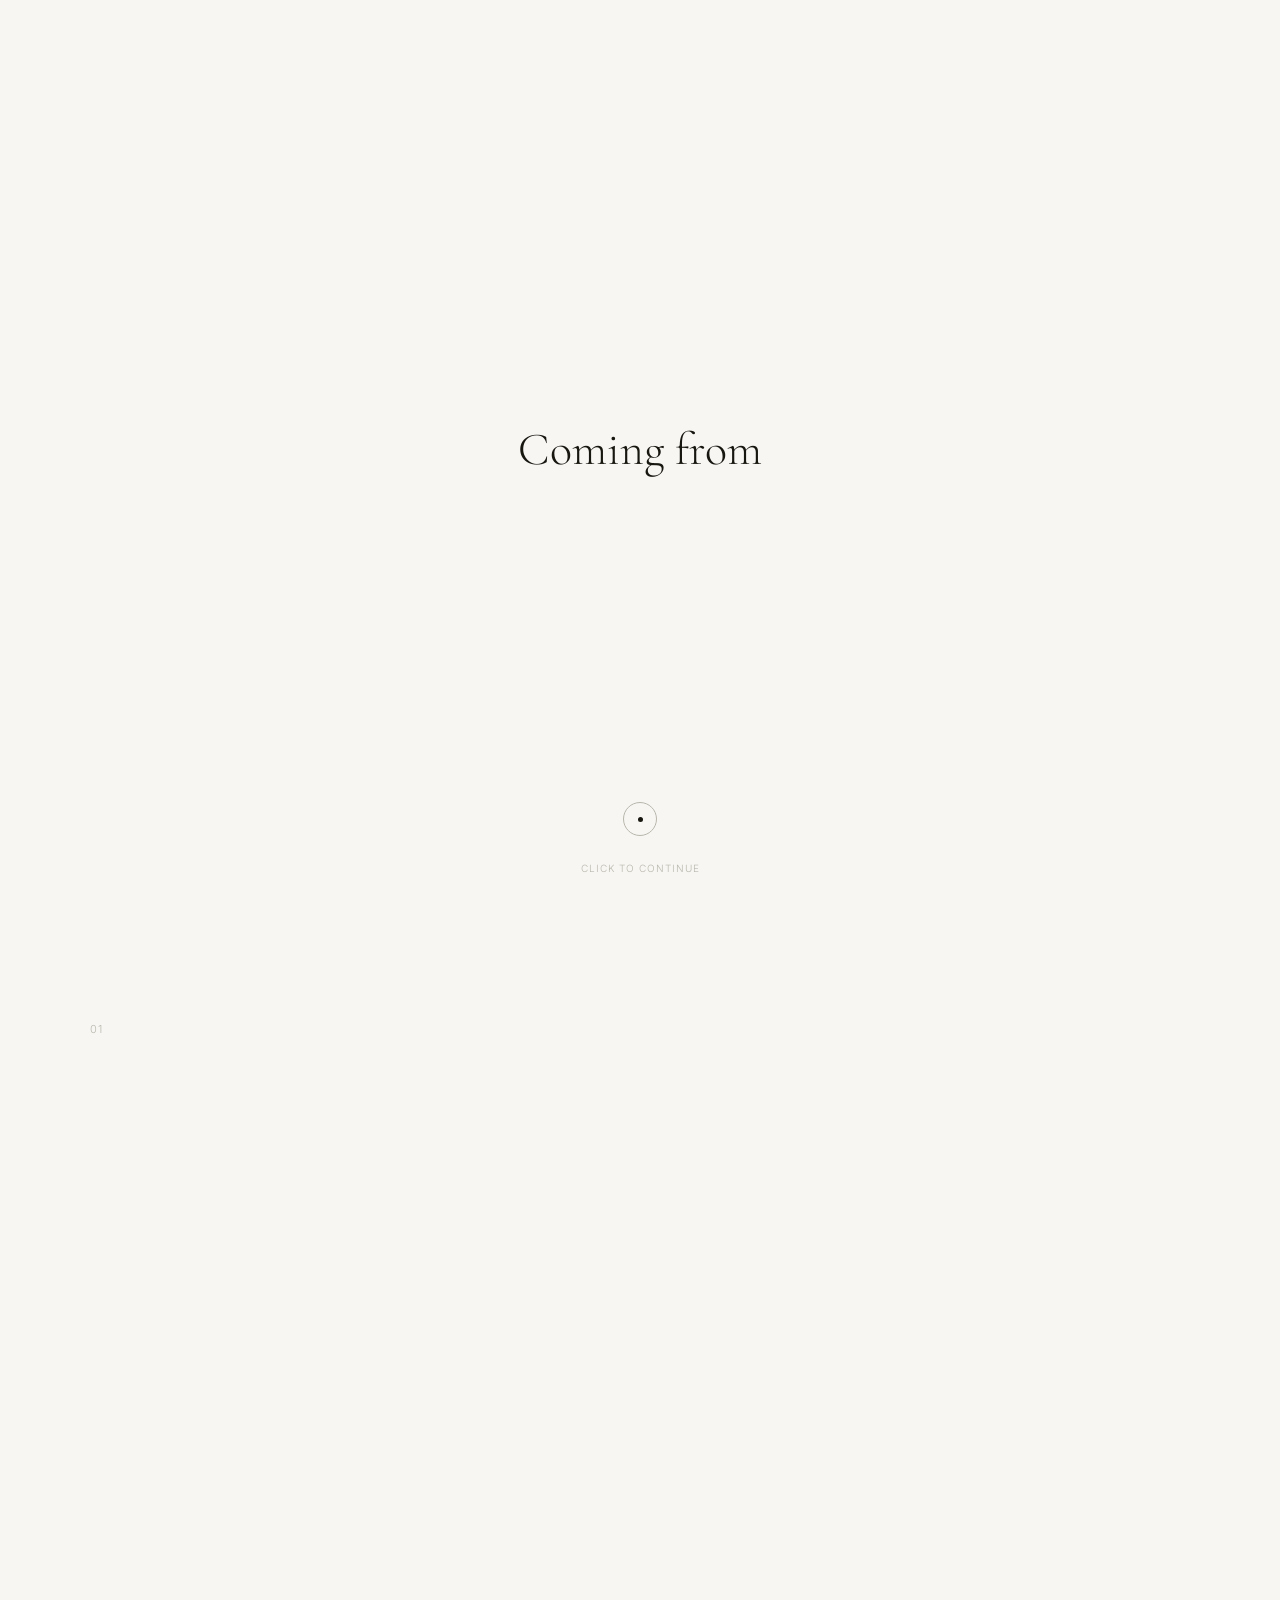
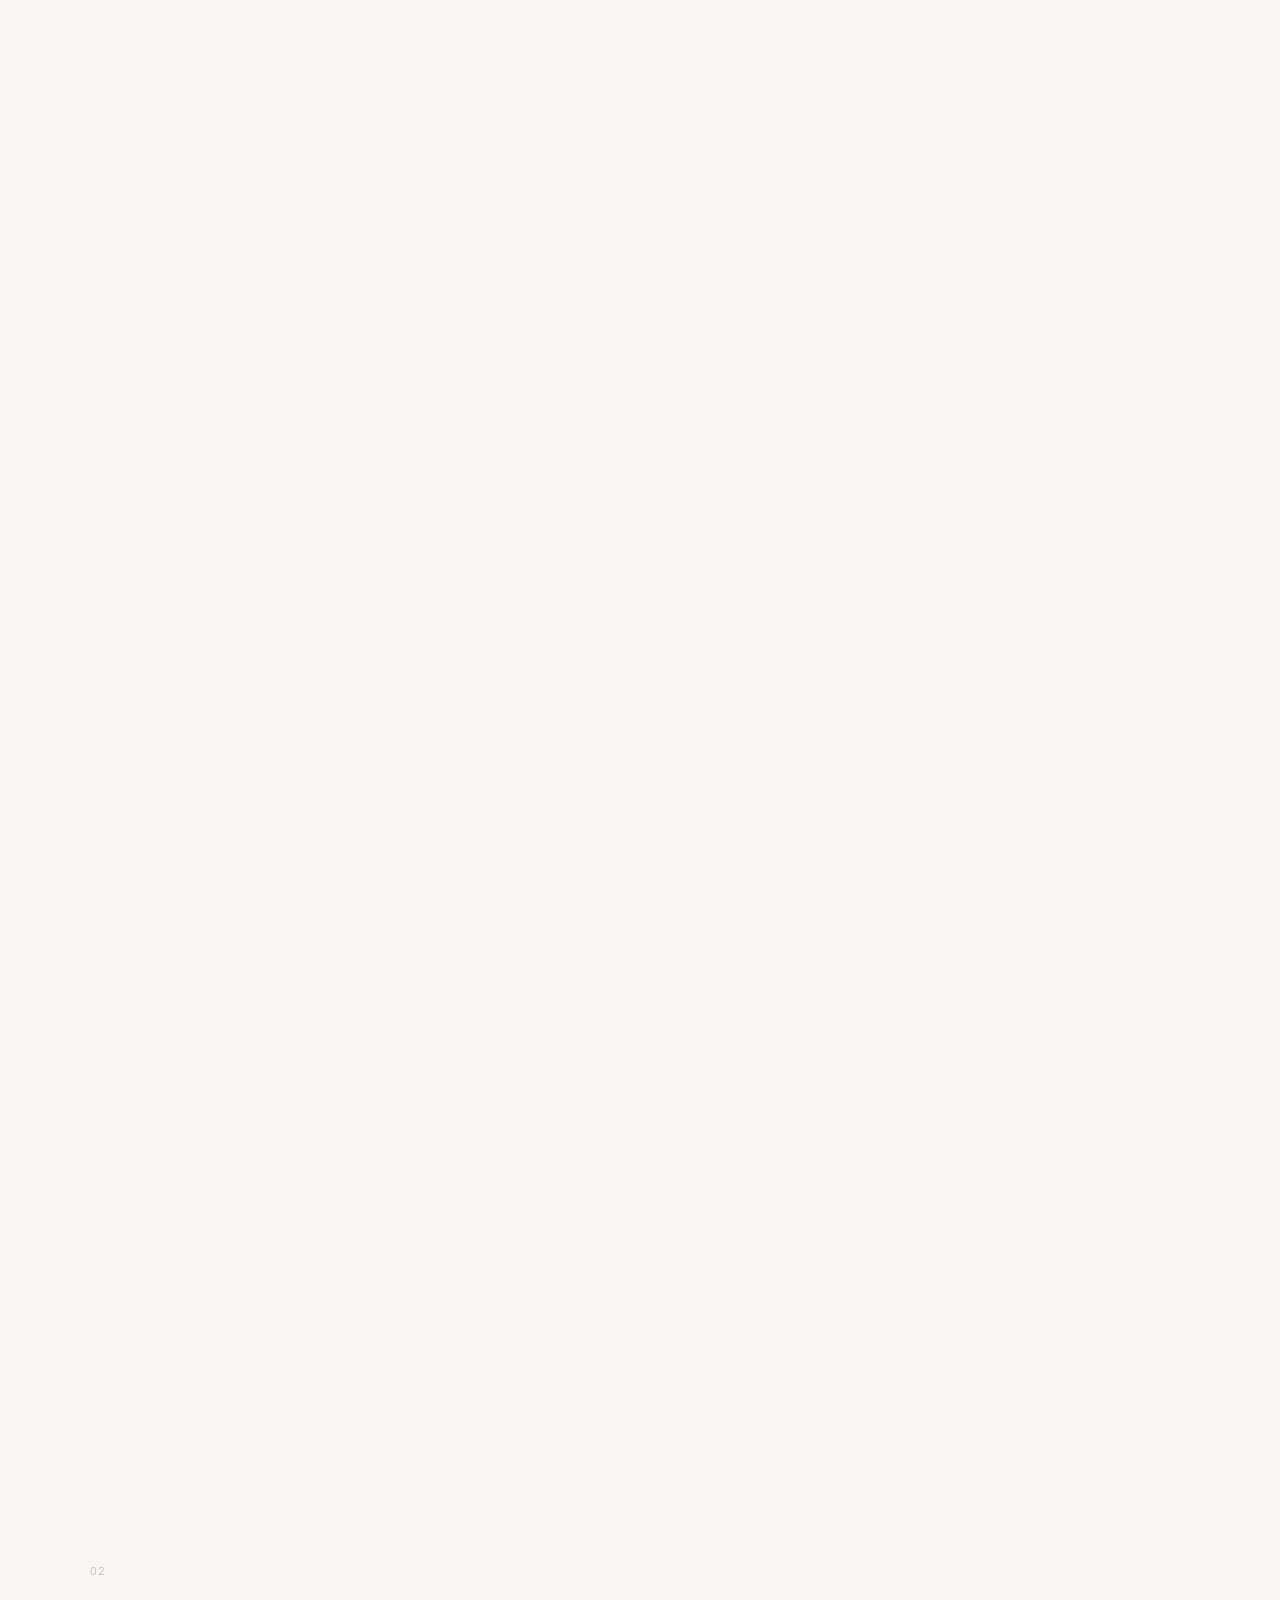
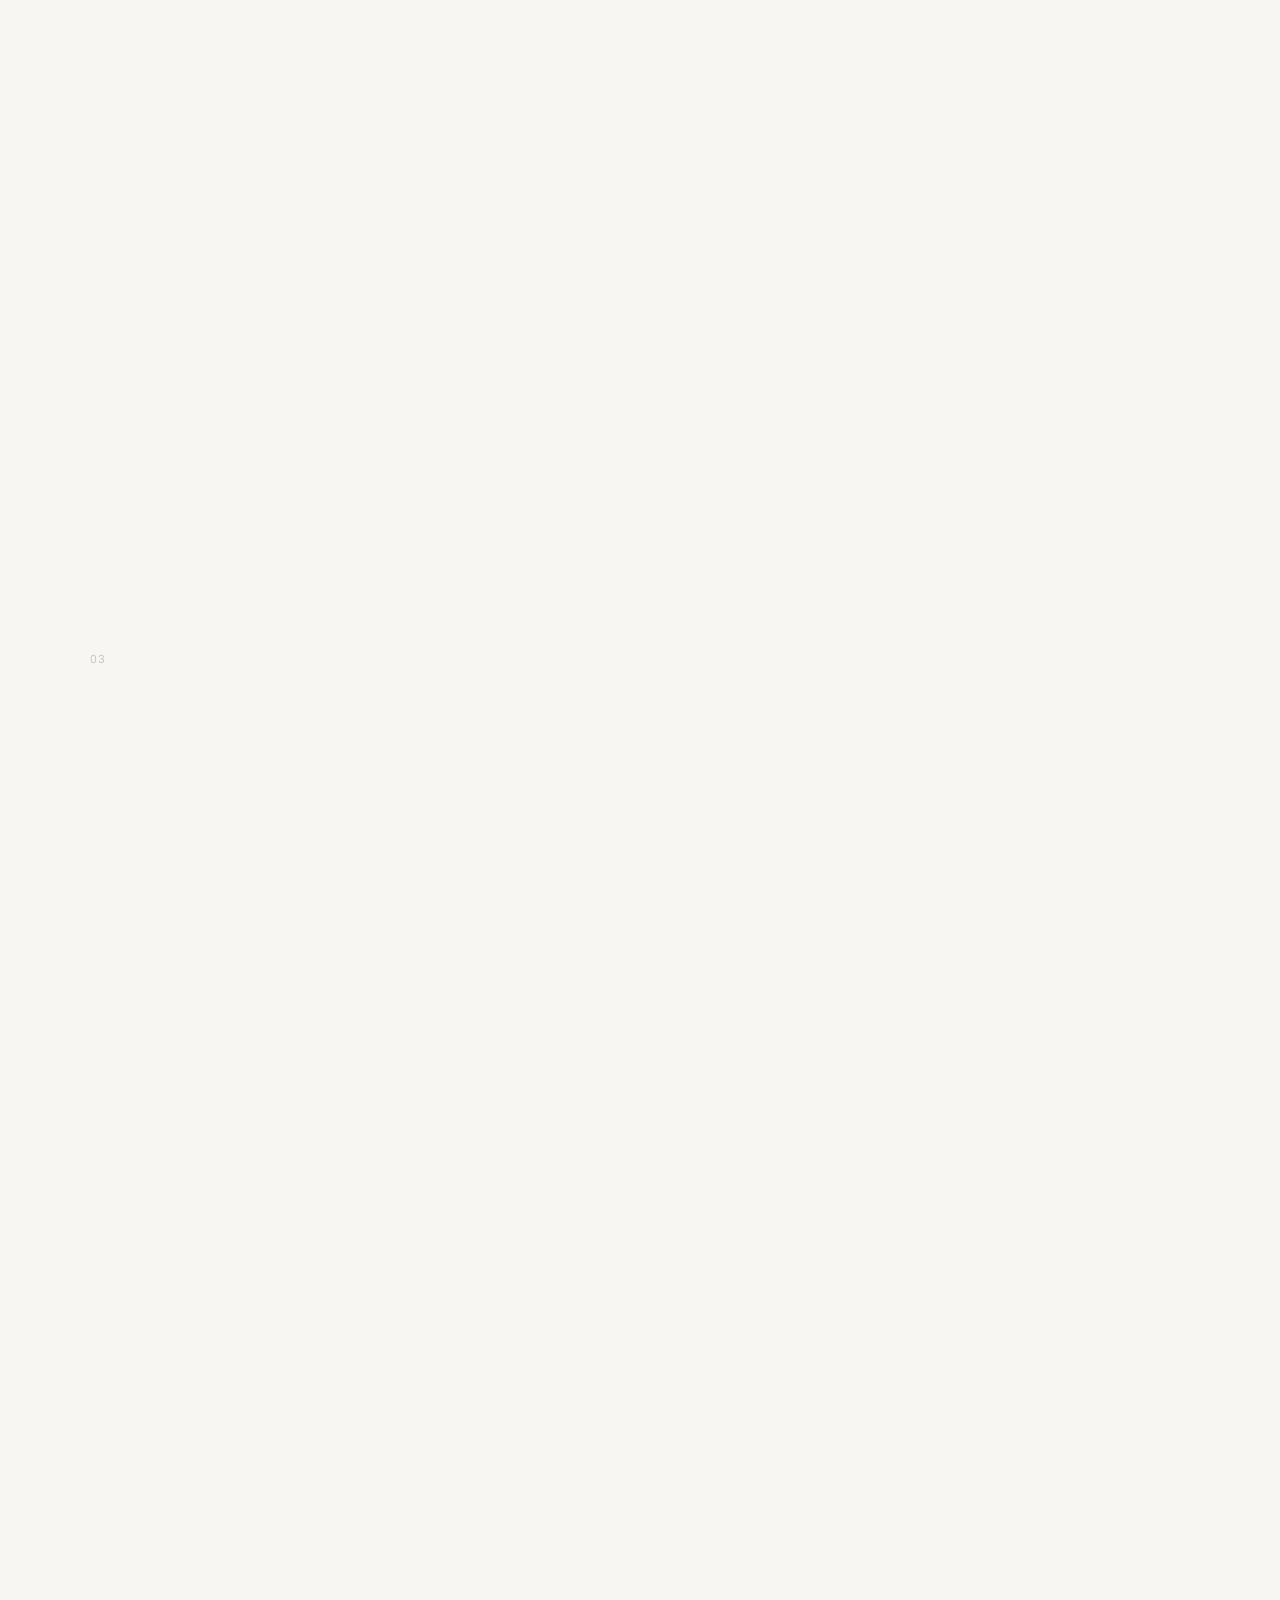
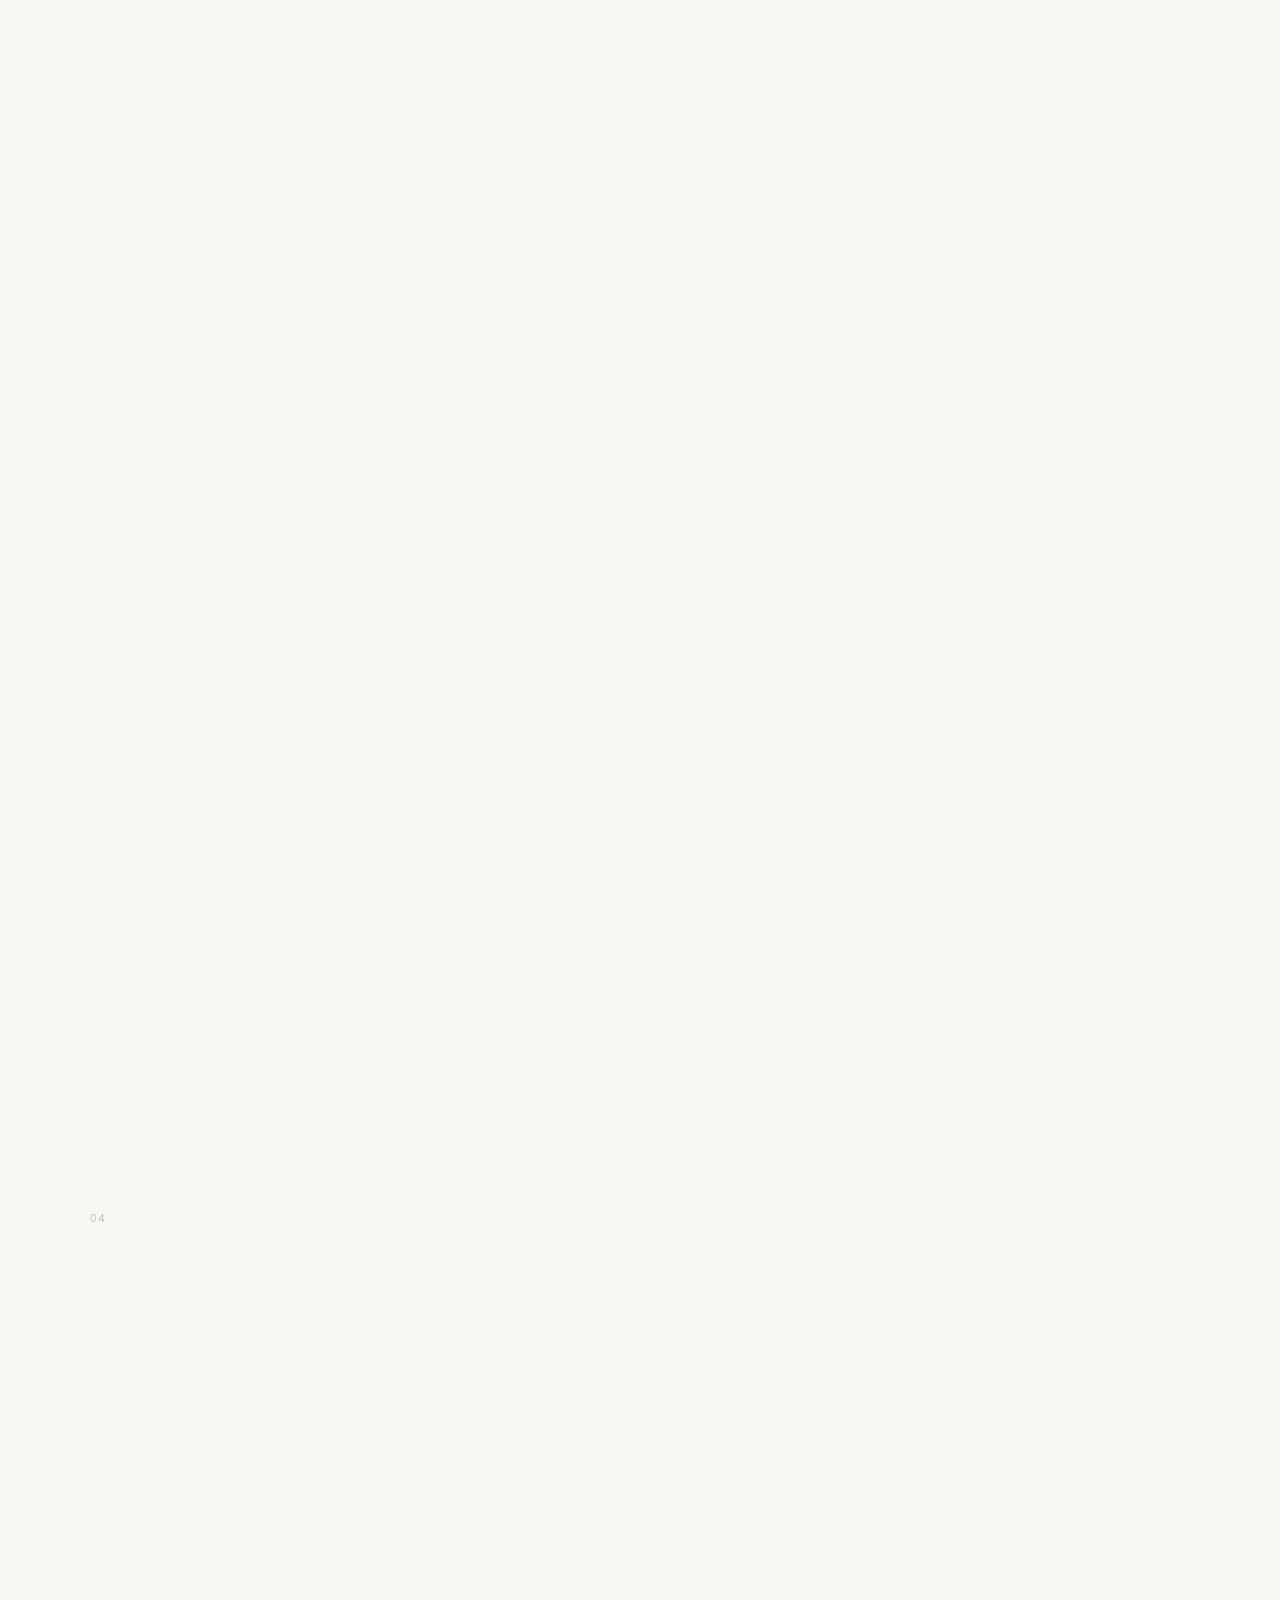
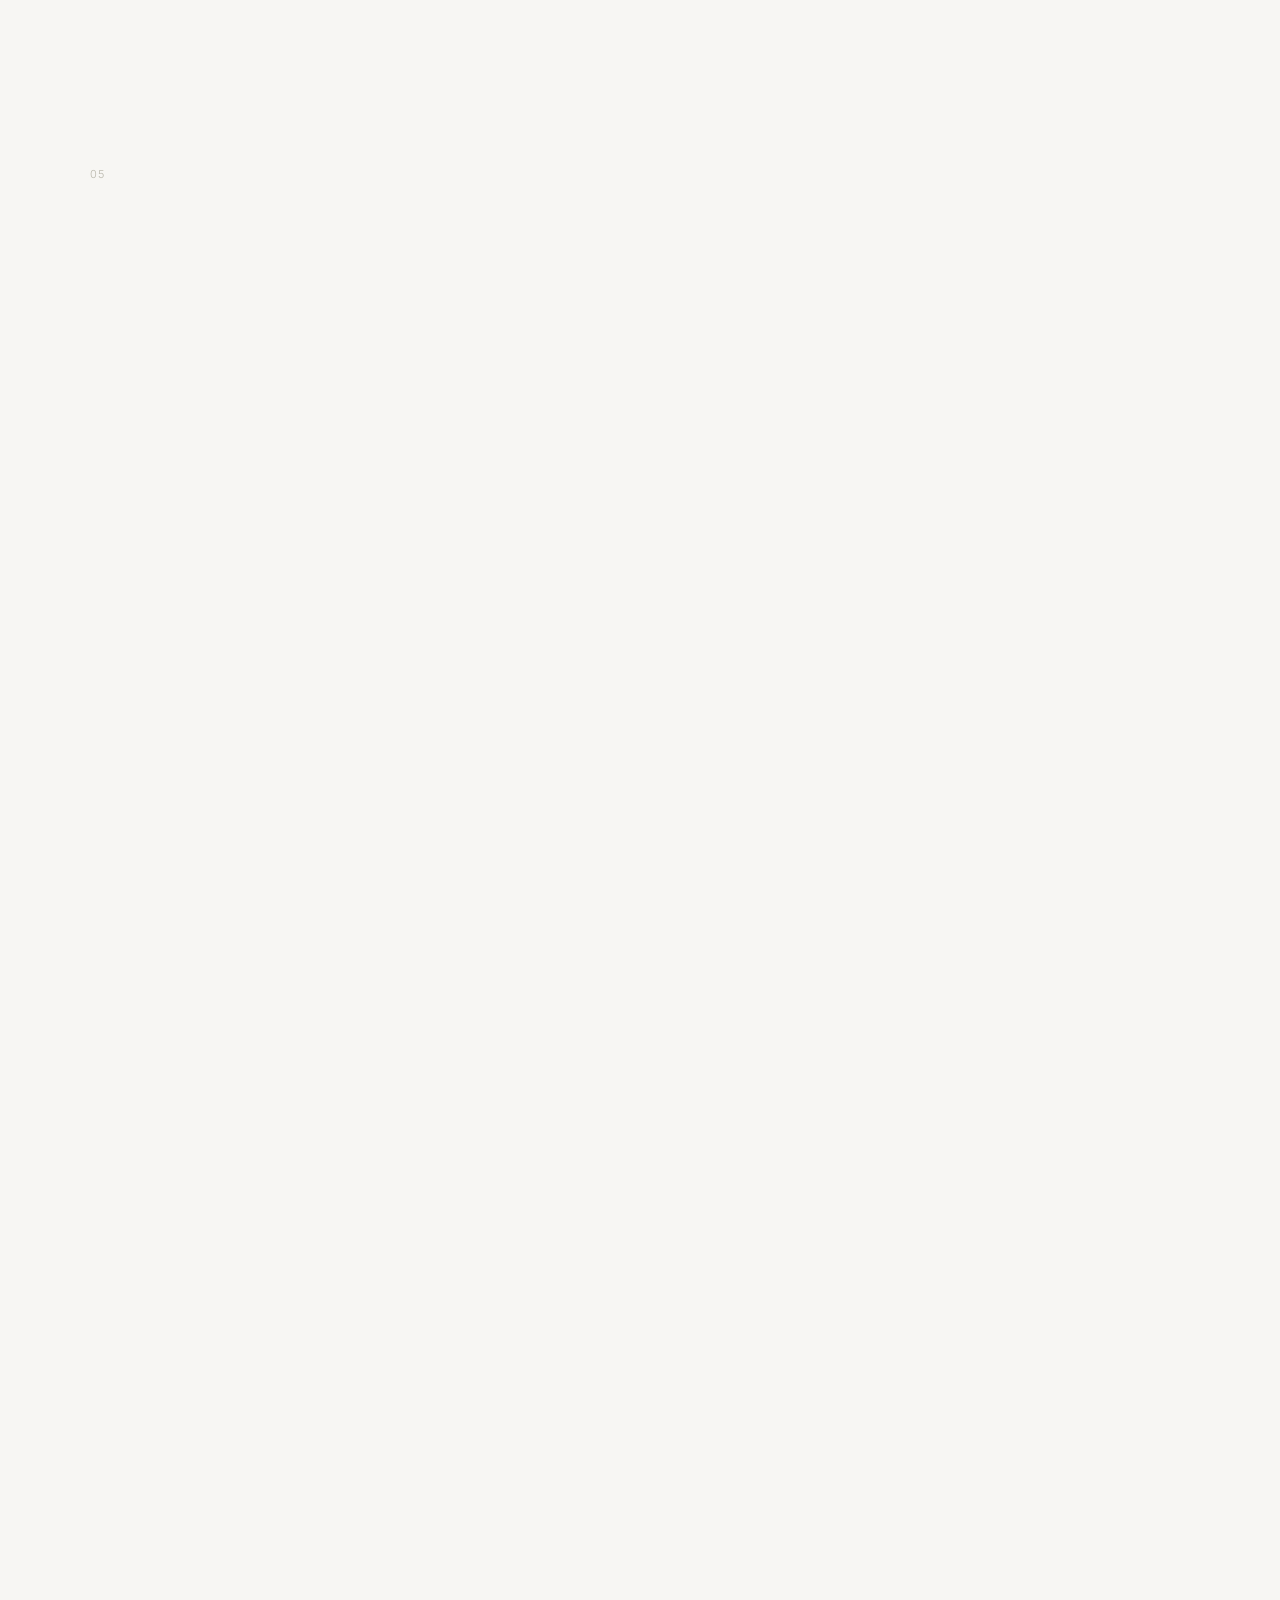
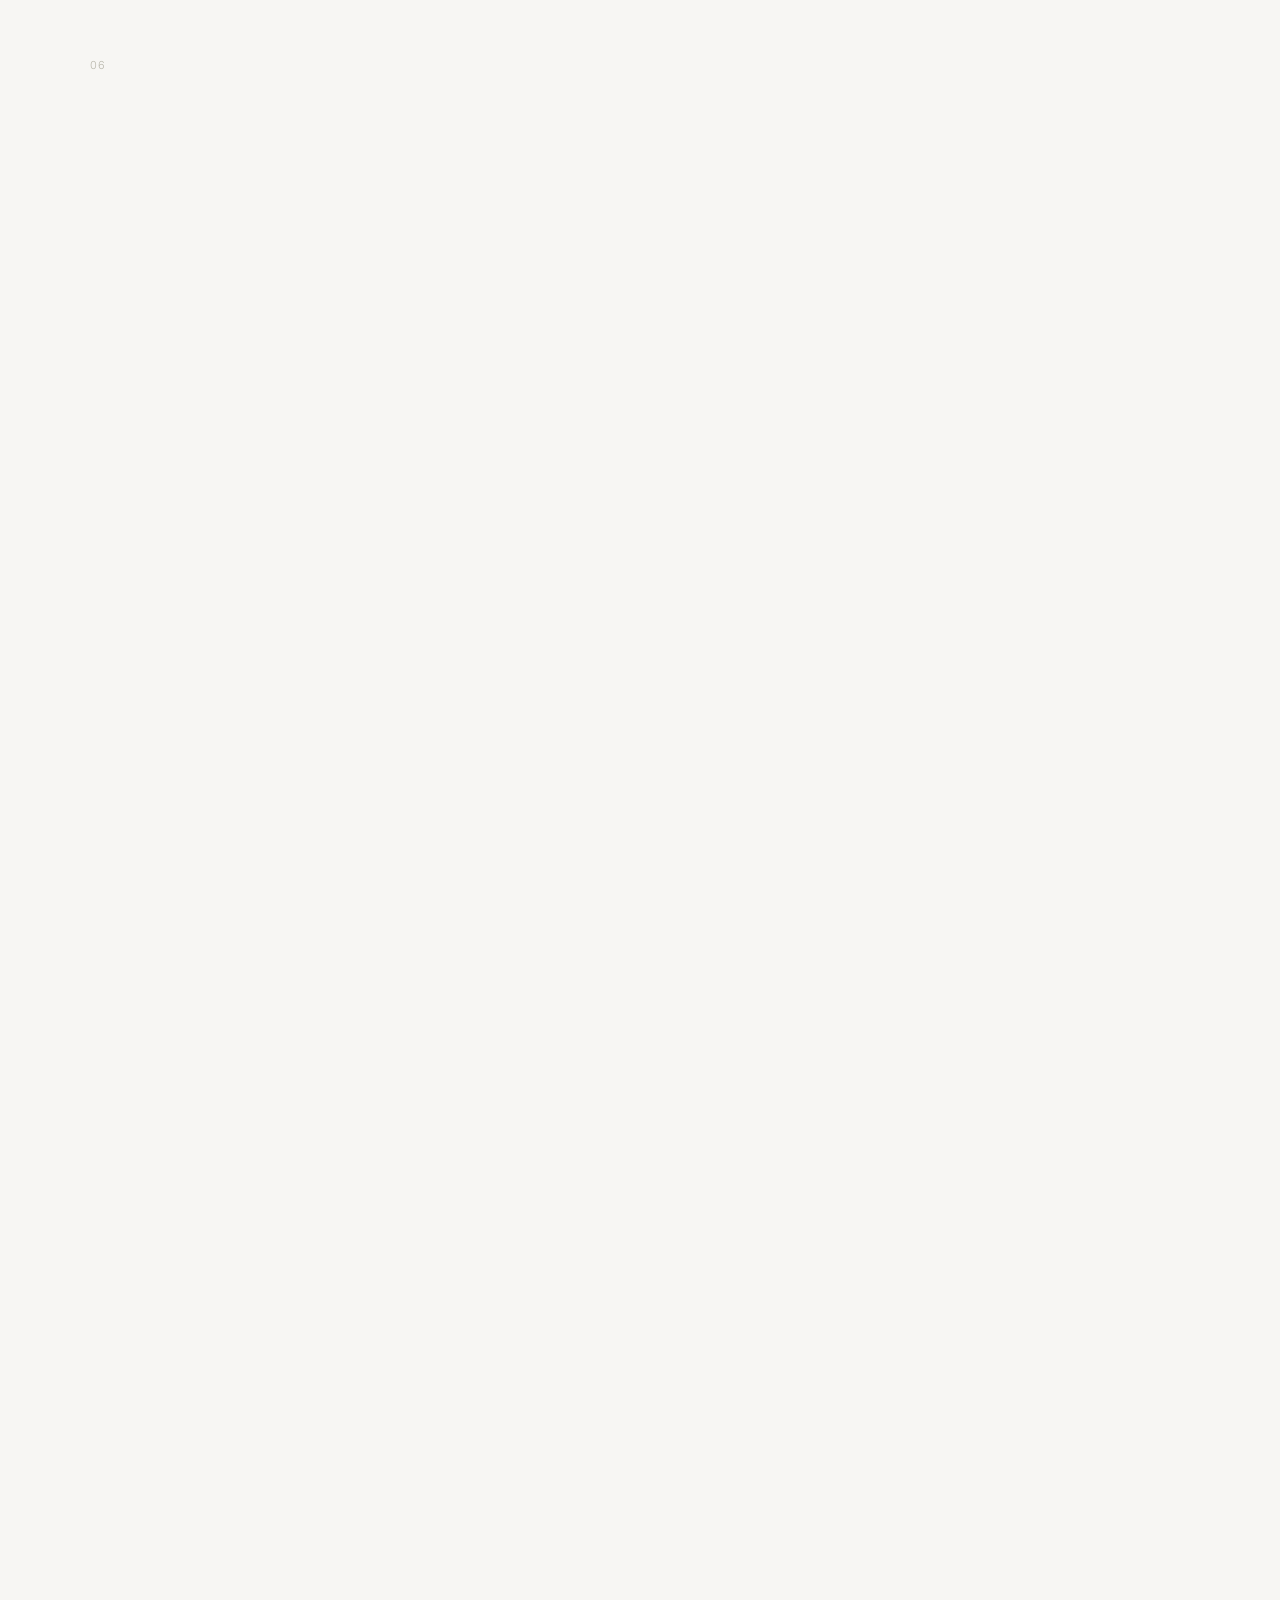
==== index.html @ b9efee4d "Implement book viewer modal with image pages Added a book viewer modal with multiple pages of images" ====
<!DOCTYPE html>
<html lang="en">
<head>
    <meta charset="UTF-8">
    <meta name="viewport" content="width=device-width, initial-scale=1.0">
    <title>A Summer of Learning How to Read a City</title>
    
    <!-- Dependencies -->
    <link rel="stylesheet" href="https://cdnjs.cloudflare.com/ajax/libs/turn.js/4.1.0/turn.min.css">
    <link rel="stylesheet" href="style.css">
    
</head>
<body>

    <!-- =========================================================
         IDENTITY LABEL
    ========================================================= -->
    <div class="identity-label" aria-hidden="true">
        TANVI KARWA | MSAUD 2026 | COLUMBIA GSAPP
    </div> 

    <!-- =========================================================
         INTRO SEQUENCE
    ========================================================= -->
    <div class="intro" id="intro">
        <div class="intro-bg intro-bg--drawing">
            <img src="0. LANDING/CHARETTE.jpg" alt="" aria-hidden="true">
        </div>
        <div class="intro-bg intro-bg--columbia">
            <img src="0. LANDING/columbia station.jpeg" alt="" aria-hidden="true">
        </div>

        <div class="intro-steps">
            <p class="intro-step is-active" data-step="0">Coming from</p>
            <p class="intro-step" data-step="1">Coming from<br><span class="intro-emph">a city called</span></p>
            <p class="intro-step" data-step="2"><span class="intro-emph">Aurangabad, India.</span></p>
            <p class="intro-step" data-step="3">I thought<br>I knew<br>how to read cities.</p>
            <p class="intro-step" data-step="4">I arrived<br><span class="intro-emph">in New York.</span></p>
            <div class="intro-step intro-final" data-step="5">
                <p>There was only<br>one thing left to do.</p>
                <p class="intro-emph">Learn how<br>to read the city.</p>
                <button class="btn-begin" id="btnBegin">Begin Walking</button>
            </div>
        </div>

        <button class="intro-advance" id="introAdvance" aria-label="Continue">
            <span class="intro-advance-dot"></span>
        </button>
        <p class="intro-hint">Click to continue</p>
    </div>

    <!-- =========================================================
         NAVIGATION
    ========================================================= -->
    <nav class="dot-nav" id="dotNav" aria-label="Chapter Navigation">
        <a class="dot" href="#ch1" data-label="I Arrived"><span></span></a>
        <a class="dot" href="#ch2" data-label="I Observed"><span></span></a>
        <a class="dot" href="#ch3" data-label="Reading Brooklyn"><span></span></a>
        <a class="dot" href="#ch4" data-label="I Learned New Ways of Seeing"><span></span></a>
        <a class="dot" href="#ch5" data-label="I Began Designing"><span></span></a>
        <a class="dot" href="#ch6" data-label="I Left Changed"><span></span></a>
        <a class="dot" href="#epilogue" data-label="Epilogue"><span></span></a>
    </nav>

    <!-- =========================================================
         MAIN CONTENT
    ========================================================= -->
    <main id="mainContent">

        <!-- HERO -->
        <header class="hero reveal" id="hero">
            <div class="hero-collage" aria-hidden="true">
                <img src="0. LANDING/CHARETTE.jpg" alt="">
                <img src="0. LANDING/columbia station.jpeg" alt="">
                <img src="1. ARRIVAL/columbia butler library.jpeg" alt="">
                <img src="1. ARRIVAL/columbia cathedral.jpeg" alt="">
                <img src="1. ARRIVAL/columbia courtyard.jpeg" alt="">
                <img src="1. ARRIVAL/gsapp courtyard.jpeg" alt="">
                <img src="2. OBSERVATIONS/dteq ass 1 1.jpg" alt="">
                <img src="2. OBSERVATIONS/dteq ass 1 2.jpg" alt="">
                <img src="2. OBSERVATIONS/hudson view.jpeg" alt="">
                <img src="3. QUESTIONS/brooklyn waterfront.jpeg" alt="">
                <img src="3. QUESTIONS/brooklyn 1.jpeg" alt="">
                <img src="3. QUESTIONS/brooklyn 4.jpeg" alt="">
                <img src="3. QUESTIONS/dteq ass 2 1.jpg" alt="">
                <img src="3. QUESTIONS/dteq ass 2 2.jpg" alt="">
                <img src="4. NEW WAYS/studio ass 1.jpg" alt="">
                <img src="5. DESIGN/studio ass 2 collection.jpeg" alt="">
                <img src="5. DESIGN/studio ass 2 1.jpg" alt="">
                <img src="5. DESIGN/studio ass 2 5.jpg" alt="">
                <img src="5. DESIGN/studio ass 2 10.jpg" alt="">
                <img src="5. DESIGN/studio ass 2 15.jpg" alt="">
                <img src="5. DESIGN/studio ass 2 19.jpg" alt="">
                <img src="6. CHANGES/studio ass 3 1.jpeg" alt="">
                <img src="6. CHANGES/studio ass 3 2.jpeg" alt="">
                <img src="6. CHANGES/studio ass 3 3.jpeg" alt="">
                <img src="6. CHANGES/studio ass 3 4.jpeg" alt="">
                <img src="6. CHANGES/studio ass 3 5.jpeg" alt="">
                <img src="7. EPILOGUE/domino.jpeg" alt="">
                <img src="7. EPILOGUE/google.jpeg" alt="">
                <img src="7. EPILOGUE/highbridge.jpeg" alt="">
                <img src="7. EPILOGUE/ivy townhouse.jpeg" alt="">
                <img src="7. EPILOGUE/lincoln.jpeg" alt="">
                <img src="7. EPILOGUE/lincoln 5.jpeg" alt="">
                <img src="7. EPILOGUE/empire.jpeg" alt="">
            </div>

            <div class="hero-content">
                <h1>A Summer of Learning How to Read a City</h1>
                <p>A personal reflection on twelve weeks at Columbia GSAPP.</p>
            </div>
        </header>

        <!-- CHAPTER 01 -->
        <section class="chapter" id="ch1">
            <span class="chapter-index">01</span>
            <h2 class="chapter-title reveal">I Arrived.</h2>
            <p class="chapter-lede reveal">
                The city didn't ask what I already knew. It just kept moving, and I had to decide how fast to catch up.
            </p>
            <p class="chapter-body reveal">
                I arrived in New York thinking urban design was about designing cities. Throughout the semester, my team and I returned to the same part of Brooklyn for every major assignment. We walked from DUMBO along the waterfront, through Cobble Hill and Boerum Hill, and up Flatbush Avenue. Revisiting the same streets again and again taught me that cities reveal themselves through repeated observation rather than a single visit.
            </p>
            
            <figure class="photo-pause reveal">
                <img src="1. ARRIVAL/columbia courtyard.jpeg" class="full-image" alt="Columbia Courtyard">
            </figure>
            <img src="1. ARRIVAL/columbia butler library.jpeg" class="full-image reveal" alt="Butler Library">
            <img src="1. ARRIVAL/gsapp courtyard.jpeg" class="full-image reveal" alt="GSAPP Courtyard">
            <img src="1. ARRIVAL/columbia cathedral.jpeg" class="full-image reveal" alt="Columbia Cathedral">
        </section>

        <!-- CHAPTER 02 -->
        <section class="chapter" id="ch2">
            <span class="chapter-index">02</span>
            <h2 class="chapter-title reveal">I Observed.</h2>
            <p class="chapter-lede reveal">
                Observation became the first real tool I was given. Not sketching — looking, slowly, until the site told me something I hadn't asked it.
            </p>

            <button class="map-trigger reveal js-open-board" data-src="2. OBSERVATIONS/dteq ass 1 1.jpg" aria-label="Open Full Screen Board">
                <img src="2. OBSERVATIONS/dteq ass 1 1.jpg" class="board-image" alt="DTEQ Working Waterfront Board">
                <span class="map-trigger-label">Click to open full screen ↗</span>
            </button>

            <p class="chapter-body reveal">
                The waterfront map took three weeks to feel honest. Every draft before that was still describing the site the way I expected it to look.
            </p>

            <div class="chapter-gallery reveal">
                <img src="2. OBSERVATIONS/hudson view.jpeg" alt="Hudson Waterfront View">
                <img src="2. OBSERVATIONS/dteq ass 1 2.jpg" alt="Waterfront Analysis Details">
            </div>
        </section>

        <!-- CHAPTER 03 -->
        <section class="chapter" id="ch3">
            <span class="chapter-index">03</span>
            <h2 class="chapter-title reveal">Reading Brooklyn</h2>
            <p class="chapter-lede reveal">
                By returning to the same neighbourhood through different assignments, I stopped looking for answers and started looking for relationships. Every drawing revealed another layer of how Brooklyn worked.
            </p>

            <button class="map-trigger reveal js-open-board" data-src="3. QUESTIONS/dteq ass 2 2.jpg" aria-label="View Full Board">
                <img src="3. QUESTIONS/dteq ass 2 2.jpg" class="board-image" alt="Brooklyn Board">
                <span class="map-trigger-label">View Full Board ↗</span>
            </button>

            <div class="chapter-gallery reveal">
                <img src="3. QUESTIONS/brooklyn 1.jpeg" alt="Brooklyn Street View">
                <img src="3. QUESTIONS/brooklyn waterfront.jpeg" alt="Brooklyn Waterfront View">
            </div>
        </section>

        <!-- CHAPTER 04 -->
        <section class="chapter" id="ch4">
            <span class="chapter-index">04</span>
            <h2 class="chapter-title reveal">I Learned New Ways of Seeing.</h2>
            <p class="chapter-lede reveal">
                Some places revealed themselves only after slowing down. Motion captured relationships that drawings alone could not.
            </p>

            <button class="map-trigger reveal js-open-board" data-src="4. NEW WAYS/studio ass 1.jpg" aria-label="Inspect Board">
                <img src="4. NEW WAYS/studio ass 1.jpg" class="board-image" alt="Studio Assignment 1 Board">
                <span class="map-trigger-label">Click to Inspect Board ↗</span>
            </button>
        </section>

        <!-- CHAPTER 05 -->
        <section class="chapter" id="ch5">
            <span class="chapter-index">05</span>
            <h2 class="chapter-title reveal">I Began Designing.</h2>

            <div class="chapter-split reveal">
                <div class="split-col">
                    <h3 class="media-title">Brooklyn Forest Friends</h3>
                    <p class="media-description">Studio Assignment 2</p>
                    <p class="chapter-body">
                        Rather than presenting the project as a typical board, we designed it as a 19-page children's book introducing climate change through the story of two siblings exploring Brooklyn.
                    </p>
                    <button class="book-trigger js-open-book" aria-label="Open Book">
                        <img src="5. DESIGN/studio ass 2 collection.jpeg" class="book-cover" alt="Brooklyn Forest Friends Cover">
                        <span class="open-book-btn">Open Book &rarr;</span>
                    </button>
                </div>

                <div class="split-col">
                    <h3 class="media-title">Understanding Heat Problems in Brooklyn</h3>
                    <p class="media-description">
                        Three short videos exploring heat, comfort and environmental conditions across our Brooklyn study area.
                    </p>
                    <div class="video-carousel">
                        <video controls class="dteq-video">
                            <source src="5. DESIGN/Dteq Ass 3 1.mp4" type="video/mp4">
                        </video>
                        <video controls class="dteq-video">
                            <source src="5. DESIGN/dteq ass 3 2.mp4" type="video/mp4">
                        </video>
                        <video controls class="dteq-video">
                            <source src="5. DESIGN/Dteq Ass 3 3.mp4" type="video/mp4">
                        </video>
                    </div>
                </div>
            </div>
        </section>

        <!-- CHAPTER 06 -->
        <section class="chapter" id="ch6">
            <span class="chapter-index">06</span>
            <h2 class="chapter-title reveal">I Left Changed.</h2>
            <p class="chapter-lede reveal">
                The semester didn't leave me with certainty. It left me with better questions, and a different way of looking at cities.
            </p>

            <button class="map-trigger reveal js-open-board" data-src="6. CHANGES/studio ass 3 1.jpeg" aria-label="Inspect Board">
                <img src="6. CHANGES/studio ass 3 1.jpeg" class="board-image" alt="Final Exhibition Board">
                <span class="map-trigger-label">Click to inspect board ↗</span>
            </button>

            <div class="video-wrapper reveal">
                <video controls poster="6. CHANGES/studio ass 3 2.jpeg" class="final-video">
                    <source src="6. CHANGES/Studio Ass 3 Video.mp4" type="video/mp4">
                </video>
            </div>
        </section>

        <!-- EPILOGUE -->
        <section class="chapter epilogue" id="epilogue">
            <p class="epilogue-line reveal">The semester ended.</p>
            <p class="epilogue-line epilogue-emph reveal">The questions didn't.</p>

            <div class="final-questions reveal">
                <p>How do we represent a city without simplifying it?</p>
                <p>How can design make complexity understandable?</p>
                <p>Can drawings become conversations rather than conclusions?</p>
                <p>How do we communicate urban systems to people who don't speak the language of planning?</p>
                <p>If every neighbourhood tells a different story, what does it mean to design for an entire city?</p>
            </div>
            
            <div class="epilogue-gallery chapter-gallery reveal">
                <img src="7. EPILOGUE/lincoln.jpeg" class="full-image" alt="Lincoln">
                <img src="7. EPILOGUE/google.jpeg" class="full-image" alt="Google">
                <img src="7. EPILOGUE/highbridge.jpeg" class="full-image" alt="Highbridge">
                <img src="7. EPILOGUE/ivy townhouse.jpeg" class="full-image" alt="Ivy Townhouse">
                <img src="7. EPILOGUE/domino.jpeg" class="full-image" alt="Domino Park">
                <img src="7. EPILOGUE/empire.jpeg" class="full-image" alt="Empire State">
            </div>

            <p class="chapter-body final-quote reveal">
                I arrived hoping to learn how to design cities.<br><br>
                I leave wanting to help people read them.
            </p>
        </section>

        <!-- CREDITS -->
        <footer class="credits reveal">
            <h2>Tanvi Karwa</h2>
            <p>MSAUD 2026 | Columbia GSAPP</p>
            <p>A Summer of Learning How to Read a City</p>
            <p>Final Assignment</p>
            <p>Made in New York. Summer 2026.</p>
            <p>Designed & Developed by Tanvi Karwa</p>
            <p>© 2026</p>
        </footer>

    </main>

    <!-- =========================================================
         MODALS
    ========================================================= -->
    
    <!-- Board Viewer -->
    <div id="boardViewer" class="modal board-modal" aria-hidden="true">
        <button class="modal-close js-close-modal" aria-label="Close Board">&times;</button>
        <div class="modal-content">
            <img id="boardViewerImage" src="" alt="Expanded Board View">
        </div>
    </div>

  <!-- Book Viewer -->
<div id="bookModal" class="modal book-modal" aria-hidden="true">
    <button class="modal-close js-close-modal" aria-label="Close Book">&times;</button>
    <div class="modal-content">
        <div id="flipbook" class="flipbook-container">
            <div class="page"><img src="5. DESIGN/studio ass 2 collection.jpeg" alt=""></div>
            <div class="page"><img src="5. DESIGN/studio ass 2 1.jpg" alt=""></div>
            <div class="page"><img src="5. DESIGN/studio ass 2 2.jpg" alt=""></div>
            <div class="page"><img src="5. DESIGN/studio ass 2 3.jpg" alt=""></div>
            <div class="page"><img src="5. DESIGN/studio ass 2 4.jpg" alt=""></div>
            <div class="page"><img src="5. DESIGN/studio ass 2 5.jpg" alt=""></div>
            <div class="page"><img src="5. DESIGN/studio ass 2 6.jpg" alt=""></div>
            <div class="page"><img src="5. DESIGN/studio ass 2 7.jpg" alt=""></div>
            <div class="page"><img src="5. DESIGN/studio ass 2 8.jpg" alt=""></div>
            <div class="page"><img src="5. DESIGN/studio ass 2 9.jpg" alt=""></div>
            <div class="page"><img src="5. DESIGN/studio ass 2 10.jpg" alt=""></div>
            <div class="page"><img src="5. DESIGN/studio ass 2 11.jpg" alt=""></div>
            <div class="page"><img src="5. DESIGN/studio ass 2 12.jpg" alt=""></div>
            <div class="page"><img src="5. DESIGN/studio ass 2 13.jpg" alt=""></div>
            <div class="page"><img src="5. DESIGN/studio ass 2 14.jpg" alt=""></div>
            <div class="page"><img src="5. DESIGN/studio ass 2 15.jpg" alt=""></div>
            <div class="page"><img src="5. DESIGN/studio ass 2 16.jpg" alt=""></div>
            <div class="page"><img src="5. DESIGN/studio ass 2 17.jpg" alt=""></div>
            <div class="page"><img src="5. DESIGN/studio ass 2 18.jpg" alt=""></div>
            <div class="page"><img src="5. DESIGN/studio ass 2 19.jpg" alt=""></div>
        </div>
    </div>
</div>

</body>
</html>
---- style.css ----
/* =================================================================
   A SUMMER OF LEARNING HOW TO READ A CITY
   Editorial / architectural-exhibition visual language.
================================================================= */

@import url('https://fonts.googleapis.com/css2?family=Cormorant+Garamond:ital,wght@0,300;0,400;0,500;1,400&family=Inter:wght@300;400;500&display=swap');

/* =================================================================
   VARIABLES
================================================================= */
:root {
    --paper: #F7F6F3;
    --paper-overlay: rgba(250, 247, 242, 0.72);
    --ink: #17160F;
    --ink-60: #6E6C61;
    --ink-35: #B9B7AC;
    
    --serif: 'Cormorant Garamond', Georgia, serif;
    --sans: 'Inter', -apple-system, sans-serif;
    
    --gutter: clamp(24px, 7vw, 120px);
    --modal-bg: rgba(0, 0, 0, 0.94);
}

/* =================================================================
   RESET & BASE
================================================================= */
* {
    box-sizing: border-box;
    margin: 0;
    padding: 0;
}

html {
    scroll-behavior: smooth;
}

body {
    background: var(--paper);
    color: var(--ink);
    font-family: var(--sans);
    font-weight: 300;
    line-height: 1.65;
    -webkit-font-smoothing: antialiased;
    overflow-x: hidden;
}

body.intro-active,
body.modal-active {
    overflow: hidden;
    height: 100vh;
}

button {
    font-family: inherit;
    cursor: pointer;
    background: none;
    border: none;
}

@media (prefers-reduced-motion: reduce) {
    html { scroll-behavior: auto; }
    * { animation-duration: 0.01ms !important; transition-duration: 0.01ms !important; }
}

/* =================================================================
   IDENTITY LABEL
================================================================= */
.identity-label {
    position: fixed;
    top: 40px;
    right: 140px;
    z-index: 100;
    font-size: 12px;
    font-weight: 400;
    letter-spacing: 0.15em;
    text-transform: uppercase;
    color: rgba(23, 22, 15, 0.72);
    transition: opacity 0.4s ease;
}

.identity-label:hover {
    opacity: 1;
}

/* =================================================================
   INTRO SEQUENCE
================================================================= */
.intro {
    position: fixed;
    inset: 0;
    width: 100vw;
    height: 100vh;
    z-index: 999999;
    background: var(--paper);
    display: flex;
    align-items: center;
    justify-content: center;
    overflow: hidden;
}

.intro.is-closing {
    animation: introOut 0.9s ease forwards;
}

@keyframes introOut {
    to { opacity: 0; visibility: hidden; }
}

.intro-bg {
    position: absolute;
    inset: 0;
    z-index: 1;
    display: flex;
    align-items: center;
    justify-content: center;
    opacity: 0;
    transform: scale(1);
    transition: opacity 1.4s ease, transform 6s ease;
}

.intro-bg img {
    width: 100%;
    height: 100%;
    object-fit: cover;
    object-position: center;
    filter: grayscale(100%);
    display: block;
}

.intro-bg--drawing img {
    opacity: 0.10;
}

.intro-bg--columbia img {
    opacity: 0.30;
}

.intro.step-0 .intro-bg--drawing,
.intro.step-1 .intro-bg--drawing,
.intro.step-2 .intro-bg--drawing,
.intro.step-3 .intro-bg--drawing {
    opacity: 1;
    transform: scale(1.05);
}

.intro.step-4 .intro-bg--drawing { opacity: 0.25; }
.intro.step-5 .intro-bg--drawing { opacity: 0; }

.intro-bg--columbia { background: #E8E6DC; }
.intro.step-4 .intro-bg--columbia,
.intro.step-5 .intro-bg--columbia { opacity: 1; }

.intro-steps {
    position: relative;
    z-index: 20;
    text-align: center;
    max-width: 640px;
    padding: 0 24px;
}

.intro-step {
    display: none;
    font-family: var(--serif);
    font-size: clamp(28px, 5vw, 46px);
    line-height: 1.3;
    animation: introTextIn 1s ease;
}

.intro-step.is-active { display: block; }

@keyframes introTextIn {
    from { opacity: 0; transform: translateY(14px); }
    to { opacity: 1; transform: translateY(0); }
}

.intro-emph { font-style: italic; }
.intro-final { display: none; }
.intro-final.is-active { display: block; }
.intro-final p { margin: 0 0 8px; }

.btn-begin {
    margin-top: 36px;
    padding: 16px 36px;
    border: 1px solid var(--ink);
    color: var(--ink);
    font-size: 12px;
    letter-spacing: 0.12em;
    text-transform: uppercase;
    transition: all 0.4s ease;
}

.btn-begin:hover {
    background: var(--ink);
    color: var(--paper);
}

.intro-advance {
    position: absolute;
    bottom: 64px;
    left: 50%;
    transform: translateX(-50%);
    width: 34px;
    height: 34px;
    border-radius: 50%;
    border: 1px solid var(--ink-35);
    z-index: 2;
}

.intro-advance-dot {
    display: block;
    width: 5px;
    height: 5px;
    border-radius: 50%;
    background: var(--ink);
    margin: 0 auto;
    animation: bob 1.8s ease-in-out infinite;
}

@keyframes bob {
    0%, 100% { transform: translateY(-2px); }
    50% { transform: translateY(3px); }
}

.intro-hint {
    position: absolute;
    bottom: 24px;
    left: 50%;
    transform: translateX(-50%);
    font-size: 10px;
    letter-spacing: 0.1em;
    text-transform: uppercase;
    color: var(--ink-35);
}

.intro.step-5 .intro-advance,
.intro.step-5 .intro-hint {
    display: none;
}

/* =================================================================
   NAVIGATION (DOTS)
================================================================= */
.dot-nav {
    position: fixed;
    left: clamp(18px, 3vw, 40px);
    top: 50%;
    transform: translateY(-50%);
    z-index: 80;
    display: flex;
    flex-direction: column;
    gap: 22px;
    opacity: 0;
    pointer-events: none;
    transition: opacity 0.6s ease;
}

.dot-nav.is-visible {
    opacity: 1;
    pointer-events: auto;
}

.dot {
    position: relative;
    width: 20px;
    height: 20px;
    display: flex;
    align-items: center;
    text-decoration: none;
}

.dot span {
    width: 6px;
    height: 6px;
    border-radius: 50%;
    background: var(--ink-35);
    transition: all 0.35s ease;
    display: block;
}

.dot:hover span,
.dot.is-active span {
    background: var(--ink);
    width: 9px;
    height: 9px;
}

.dot::after {
    content: attr(data-label);
    position: absolute;
    left: 22px;
    top: 50%;
    transform: translateY(-50%);
    white-space: nowrap;
    font-size: 11px;
    letter-spacing: 0.04em;
    color: var(--ink);
    background: var(--paper);
    padding: 3px 8px;
    opacity: 0;
    pointer-events: none;
    transition: opacity 0.25s ease;
}

.dot:hover::after {
    opacity: 1;
}

/* =================================================================
   HERO SECTION & COLLAGE
================================================================= */
.hero {
    position: relative;
    height: 100vh;
    display: flex;
    align-items: center;
    justify-content: center;
    overflow: hidden;
    padding: 0 var(--gutter);
}

.hero::before {
    content: "";
    position: absolute;
    inset: 0;
    background: var(--paper-overlay);
    z-index: 2;
}

.hero-collage {
    position: absolute;
    inset: -5%; /* Slight bleed */
    display: grid;
    grid-template-columns: repeat(7, 1fr);
    grid-auto-rows: 180px;
    gap: 12px;
    padding: 30px;
    opacity: 0.18;
    pointer-events: none;
    z-index: 1;
}

.hero-collage img {
    width: 100%;
    height: 100%;
    object-fit: cover;
    border-radius: 6px;
    filter: grayscale(100%) blur(1px);
}

.hero-collage img:nth-child(3n) { grid-column: span 2; }
.hero-collage img:nth-child(5n) { grid-row: span 2; }
.hero-collage img:nth-child(7n) { transform: rotate(-3deg); }
.hero-collage img:nth-child(4n) { transform: rotate(2deg); }

.hero-content {
    position: relative;
    z-index: 5;
    text-align: center;
    max-width: 900px;
}

.hero-content h1 {
    font-family: var(--serif);
    font-size: clamp(34px, 6vw, 64px);
    line-height: 1.15;
    margin-bottom: 20px;
}

.hero-content p {
    font-size: 15px;
    color: var(--ink-60);
    letter-spacing: 0.02em;
}

/* =================================================================
   CHAPTER LAYOUT
================================================================= */
.chapter {
    max-width: 1400px;
    margin: 0 auto;
    padding: 120px var(--gutter);
}

.chapter-index {
    display: block;
    font-size: 11px;
    letter-spacing: 0.15em;
    color: var(--ink-35);
    margin-bottom: 18px;
}

.chapter-title {
    font-family: var(--serif);
    font-size: clamp(36px, 6vw, 58px);
    font-weight: 300;
    margin-bottom: 28px;
}

.chapter-lede {
    font-size: clamp(18px, 2vw, 21px);
    color: var(--ink);
    max-width: 620px;
    margin-bottom: 44px;
}

.chapter-body {
    font-size: 16px;
    color: var(--ink-60);
    max-width: 560px;
    margin-top: 44px;
}

/* =================================================================
   MEDIA & GALLERIES
================================================================= */
.full-image {
    width: 100%;
    display: block;
    margin: 80px 0;
    border-radius: 2px;
    transition: transform 0.6s ease;
}

.full-image:hover {
    transform: scale(1.01);
}

.photo-pause { margin: 0 0 12px; }

.chapter-gallery {
    display: grid;
    grid-template-columns: repeat(2, 1fr);
    gap: 24px;
    margin: 60px 0;
}

.chapter-gallery img {
    width: 100%;
    display: block;
    border-radius: 2px;
}

/* =================================================================
   INTERACTIVE ELEMENTS (BOARDS & BOOKS)
================================================================= */
.map-trigger,
.book-trigger {
    display: block;
    width: 100%;
    text-align: left;
    position: relative;
}

.board-image {
    width: 100%;
    display: block;
    border-radius: 4px;
    transition: transform 0.4s ease;
}

.map-trigger:hover .board-image {
    transform: translateY(-4px);
    box-shadow: 0 20px 60px rgba(0, 0, 0, 0.12);
}

.map-trigger-label {
    display: inline-block;
    margin-top: 12px;
    font-size: 12px;
    letter-spacing: 0.05em;
    text-transform: uppercase;
    color: var(--ink-60);
}

.book-cover {
    width: 100%;
    display: block;
    border-radius: 4px;
    box-shadow: 0 20px 60px rgba(0, 0, 0, 0.12);
    transition: transform 0.4s ease;
}

.book-trigger:hover .book-cover {
    transform: translateY(-4px);
}

.open-book-btn {
    display: inline-block;
    margin-top: 24px;
    padding: 14px 36px;
    border: 1px solid var(--ink);
    text-transform: uppercase;
    letter-spacing: 0.1em;
    font-size: 11px;
    transition: all 0.3s ease;
}

.book-trigger:hover .open-book-btn {
    background: var(--ink);
    color: var(--paper);
}

/* =================================================================
   CHAPTER 05: SPLIT LAYOUT & VIDEOS
================================================================= */
.chapter-split {
    display: grid;
    grid-template-columns: 1fr 1fr;
    gap: 90px;
    align-items: start;
    margin-top: 90px;
}

.split-col {
    display: flex;
    flex-direction: column;
}

.media-title {
    font-family: var(--serif);
    font-size: 34px;
    font-weight: 300;
    margin-bottom: 10px;
}

.media-description {
    color: var(--ink-60);
    margin-bottom: 40px;
}

.video-carousel {
    display: flex;
    flex-direction: column;
    gap: 28px;
}

.dteq-video {
    width: 100%;
    display: block;
    border-radius: 4px;
    box-shadow: 0 15px 40px rgba(0, 0, 0, 0.12);
}

.video-wrapper {
    display: flex;
    justify-content: center;
    margin: 120px auto;
}

.final-video {
    width: min(1100px, 100%);
    display: block;
    border-radius: 4px;
    box-shadow: 0 20px 60px rgba(0, 0, 0, 0.18);
}

/* =================================================================
   EPILOGUE & CREDITS
================================================================= */
.epilogue {
    text-align: center;
    padding-bottom: clamp(100px, 15vw, 160px);
}

.epilogue-line {
    font-family: var(--serif);
    font-size: clamp(28px, 4.5vw, 44px);
    margin-bottom: 8px;
    color: var(--ink-60);
}

.epilogue-emph {
    color: var(--ink);
    font-style: italic;
}

.final-questions {
    max-width: 760px;
    margin: 120px auto;
}

.final-questions p {
    font-family: var(--serif);
    font-size: clamp(24px, 3vw, 36px);
    line-height: 1.4;
    margin: 70px 0;
}

.final-quote {
    text-align: center;
    margin: 80px auto 0;
    font-family: var(--serif);
    font-size: 34px;
    line-height: 1.5;
    max-width: 700px;
}

.credits {
    text-align: center;
    padding: 120px var(--gutter) 80px;
    border-top: 1px solid var(--ink-35);
}

.credits h2 {
    font-family: var(--serif);
    font-size: clamp(40px, 6vw, 70px);
    margin-bottom: 16px;
}

.credits p {
    font-size: 11px;
    letter-spacing: 0.08em;
    text-transform: uppercase;
    color: var(--ink-60);
    margin-bottom: 8px;
}

/* =================================================================
   MODALS
================================================================= */
.modal {
    position: fixed;
    inset: 0;
    background: var(--modal-bg);
    z-index: 99999;
    display: flex;
    align-items: center;
    justify-content: center;
    opacity: 0;
    visibility: hidden;
    transition: opacity 0.4s ease, visibility 0.4s ease;
}

.modal.is-active {
    opacity: 1;
    visibility: visible;
}

.board-modal {
    padding: 60px var(--gutter);
    overflow-y: auto;
}

.modal-content {
    width: 100%;
    display: flex;
    justify-content: center;
    align-items: center;
}

.modal-content img {
    max-width: 100%;
    max-height: 90vh;
    object-fit: contain;
    box-shadow: 0 20px 60px rgba(0, 0, 0, 0.35);
}

.modal-close {
    position: absolute;
    top: 30px;
    right: 40px;
    font-size: 48px;
    color: white;
    font-weight: 300;
    z-index: 100000;
}

.flipbook-container {
    width: 1100px;
    height: 720px;
    max-width: 90vw;
}

.flipbook-container .page {
    background: white;
}

.flipbook-container .page img {
    width: 100%;
    height: 100%;
    object-fit: contain;
}

/* =================================================================
   UTILITIES & ANIMATIONS
================================================================= */
.reveal {
    opacity: 0;
    transform: translateY(22px);
    transition: opacity 1s cubic-bezier(0.16, 1, 0.3, 1), transform 1s cubic-bezier(0.16, 1, 0.3, 1);
}

.reveal.is-visible {
    opacity: 1;
    transform: translateY(0);
}

/* =================================================================
   RESPONSIVE DESIGN
================================================================= */
@media (max-width: 900px) {
    .chapter-split {
        grid-template-columns: 1fr;
        gap: 60px;
    }
    
    .identity-label {
        right: 20px;
        top: 20px;
        font-size: 10px;
    }
}

@media (max-width: 640px) {
    .dot-nav {
        display: none;
    }
    
    .chapter-gallery {
        grid-template-columns: 1fr;
    }
}
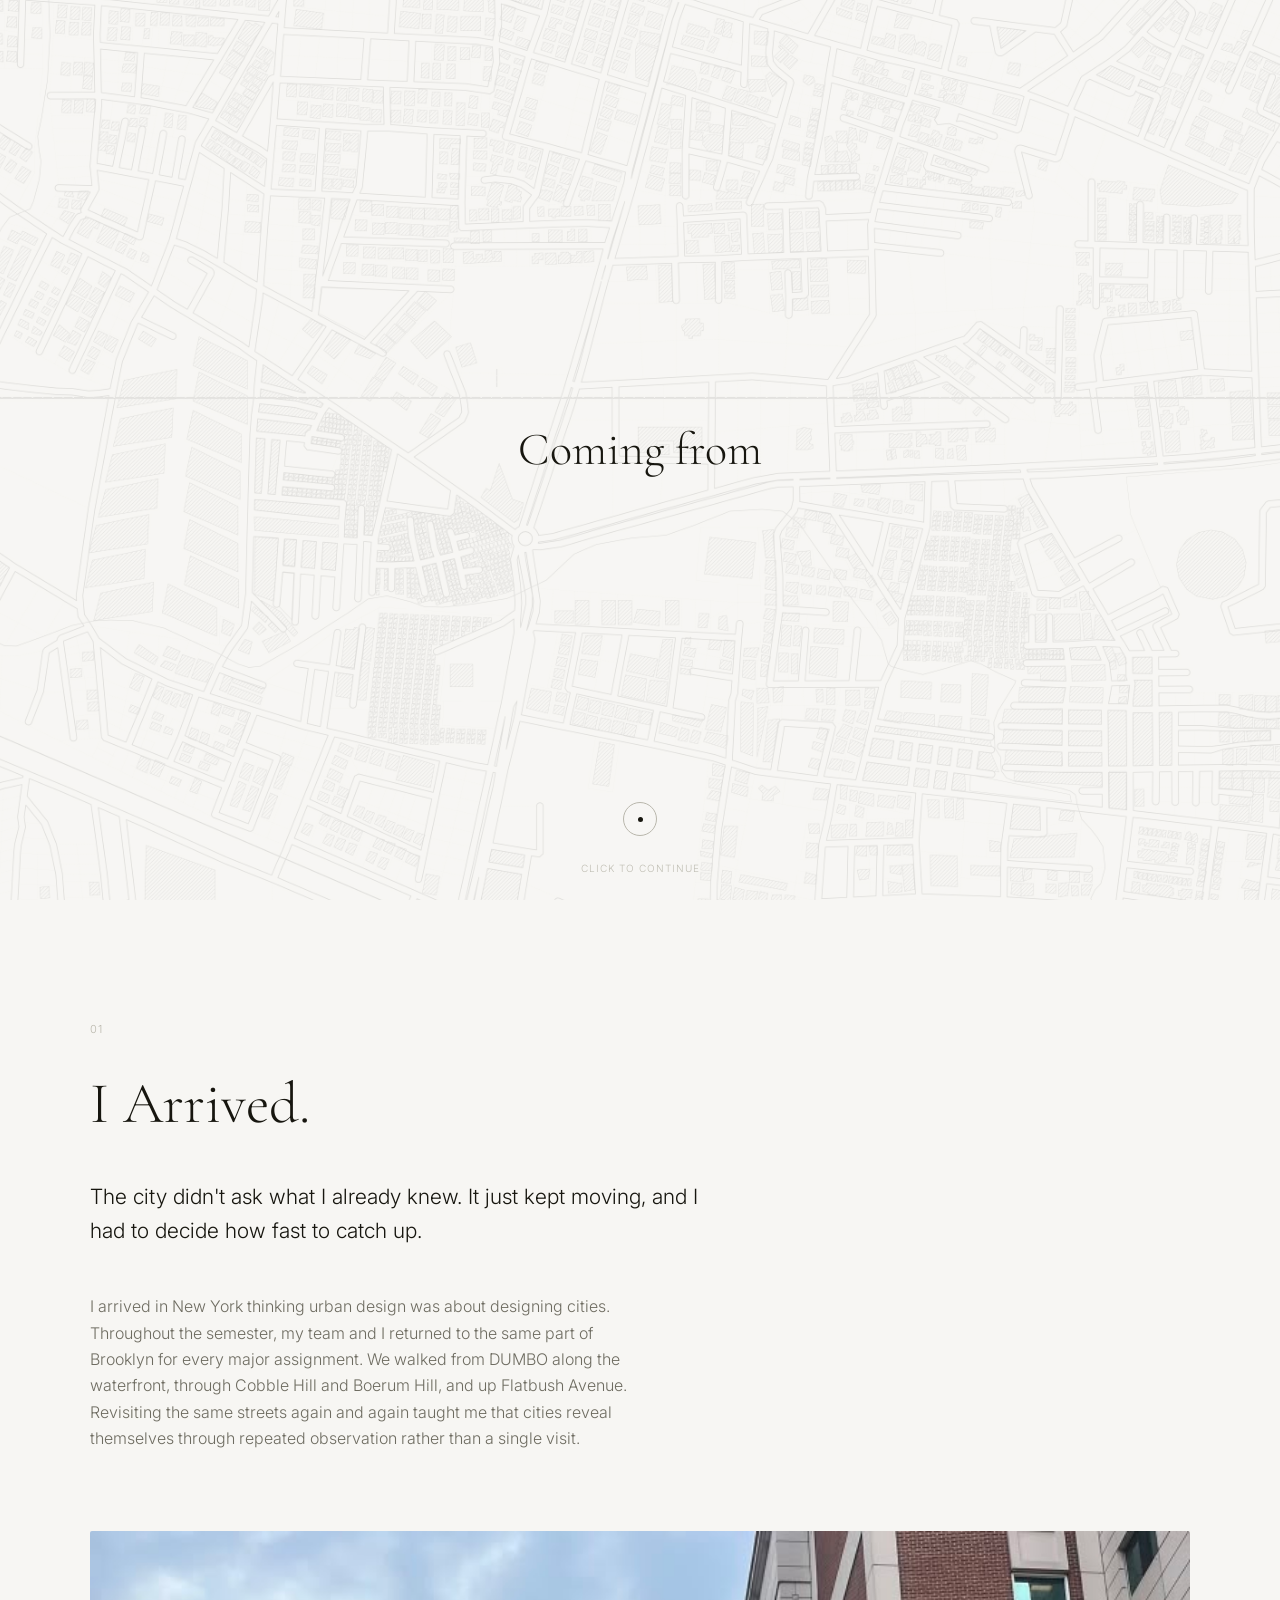
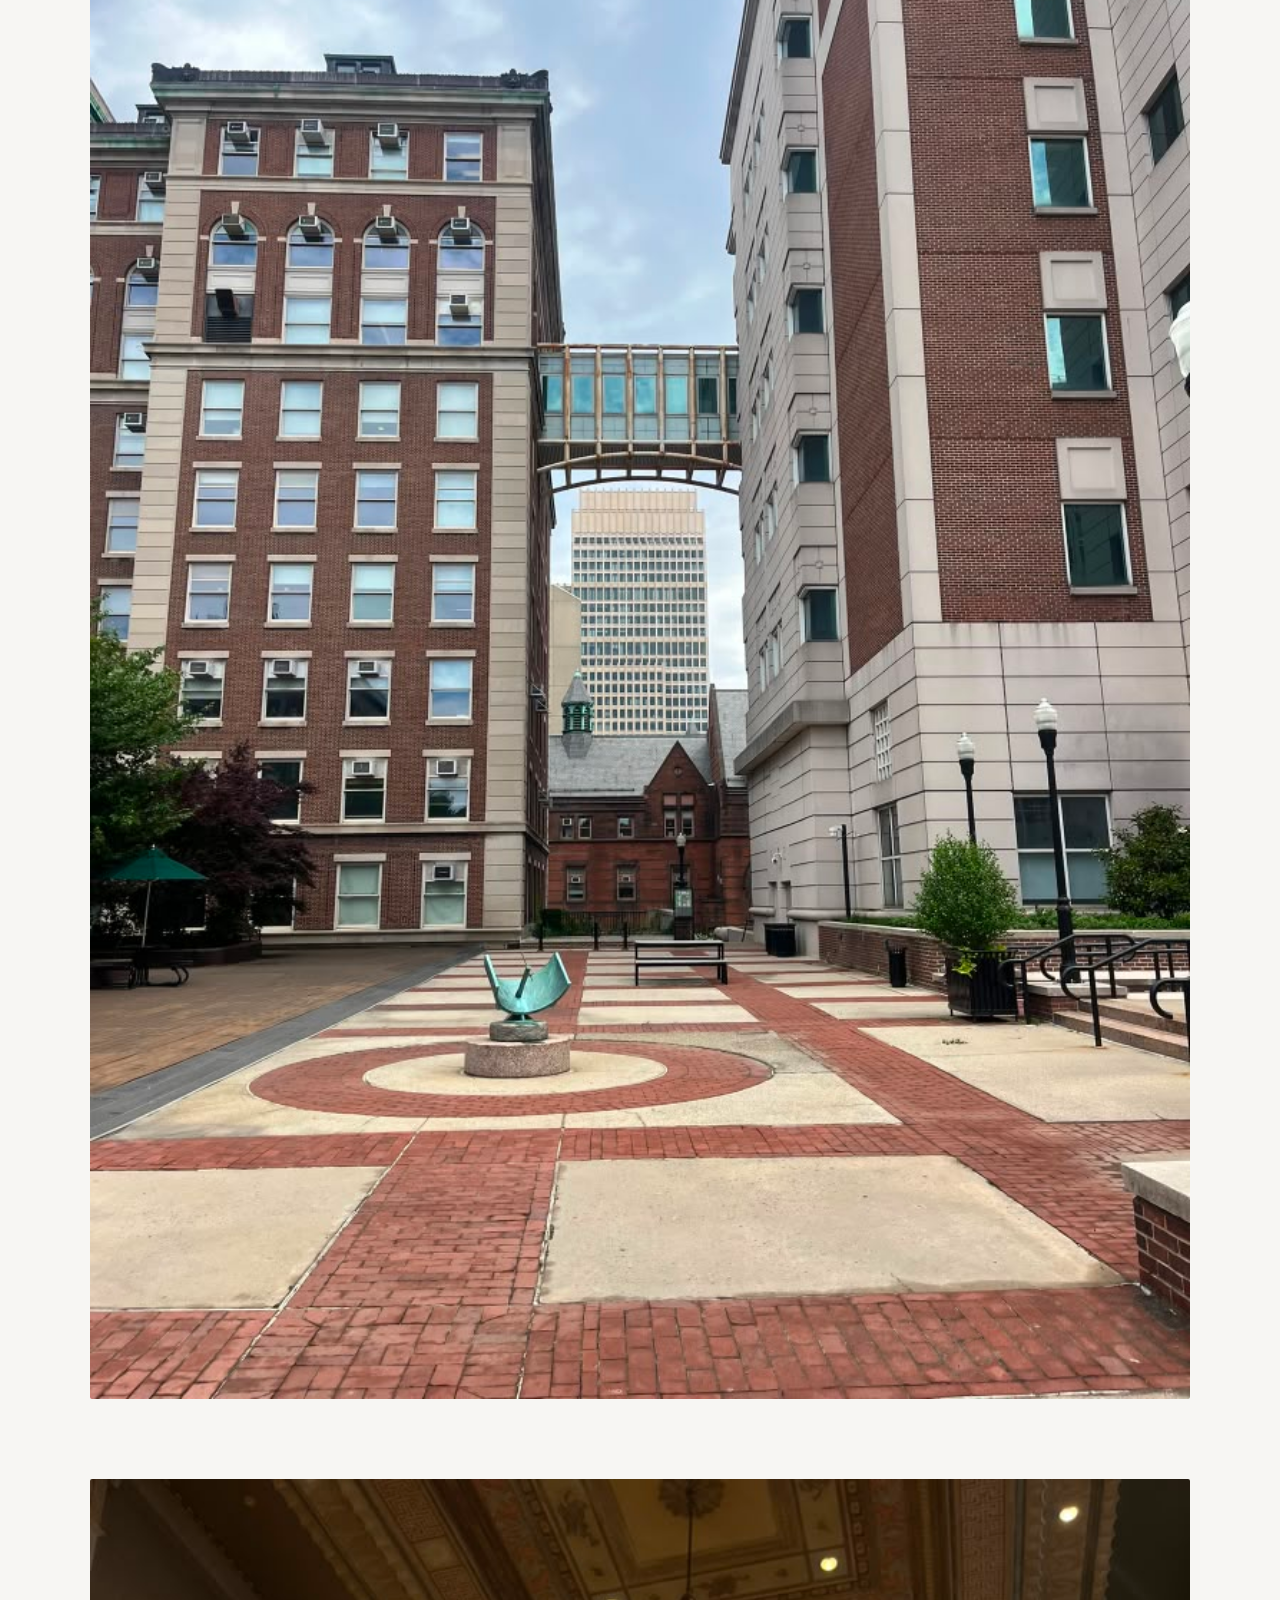
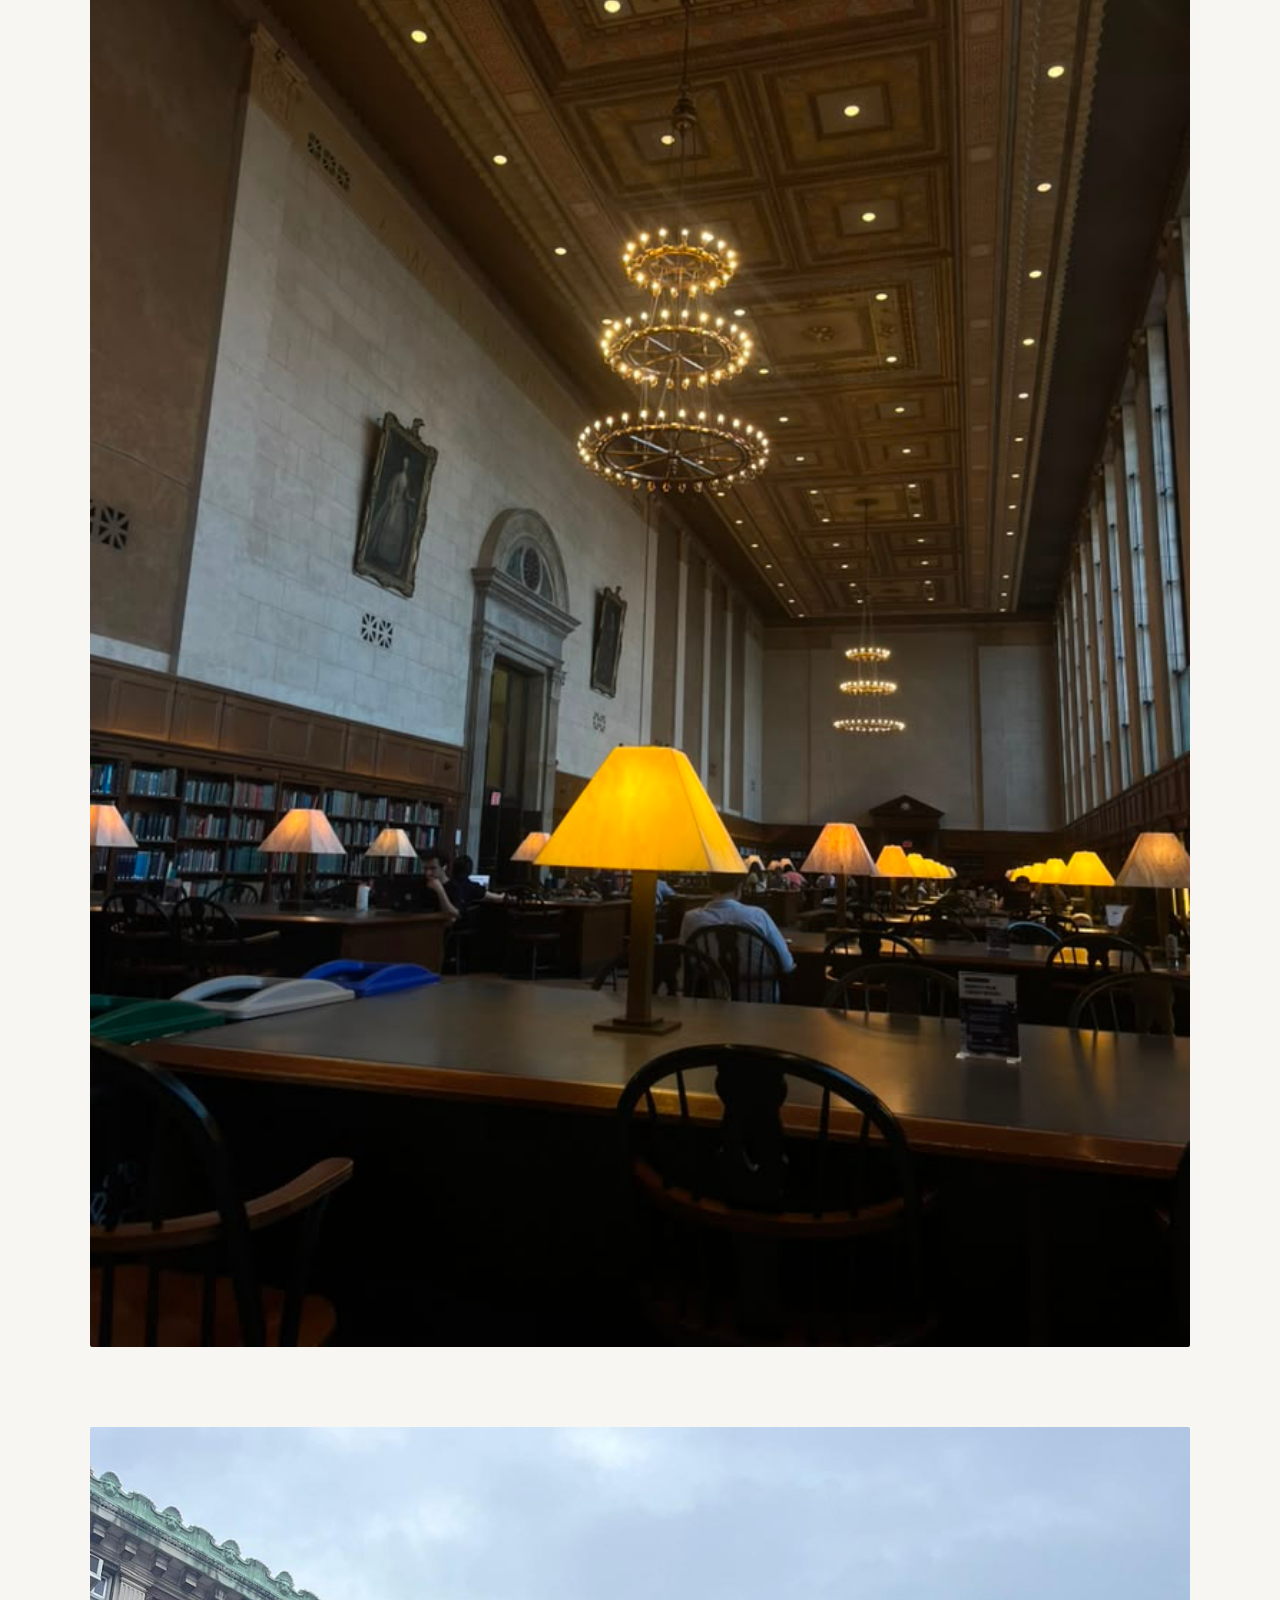
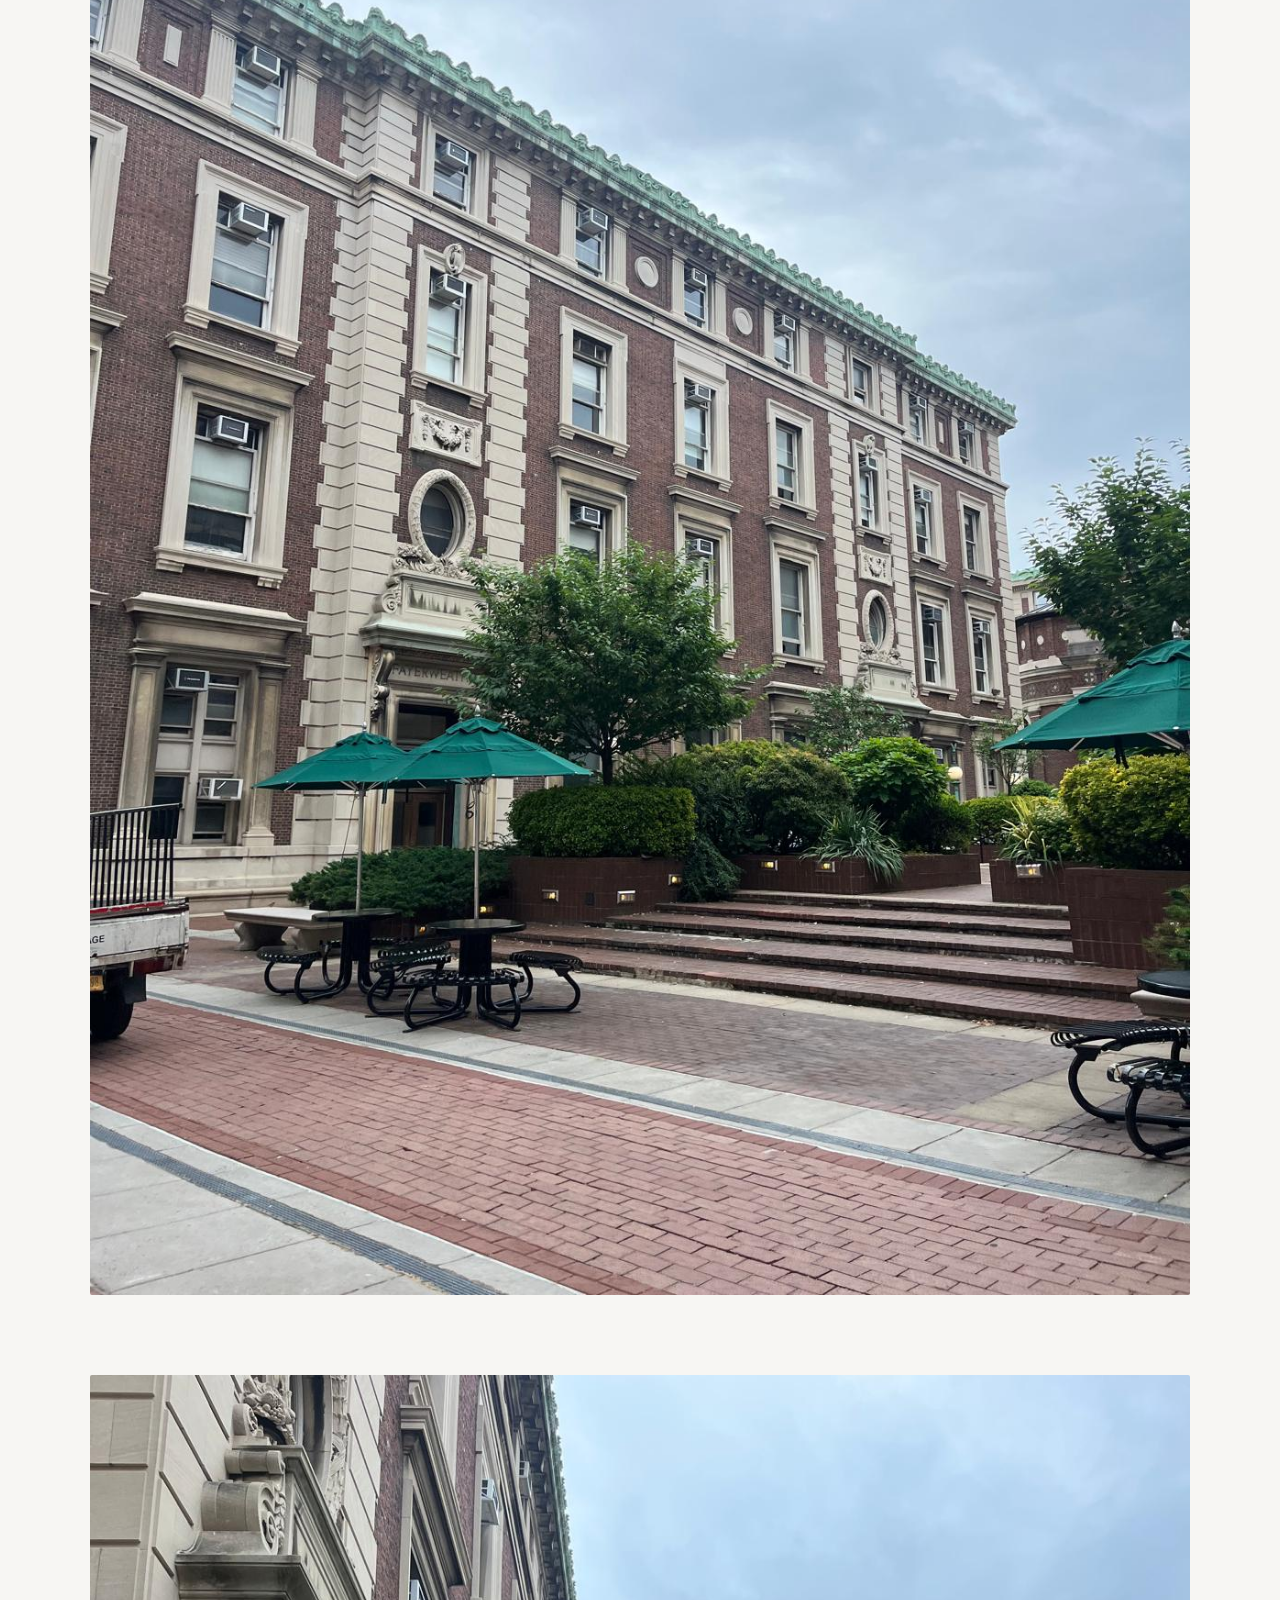
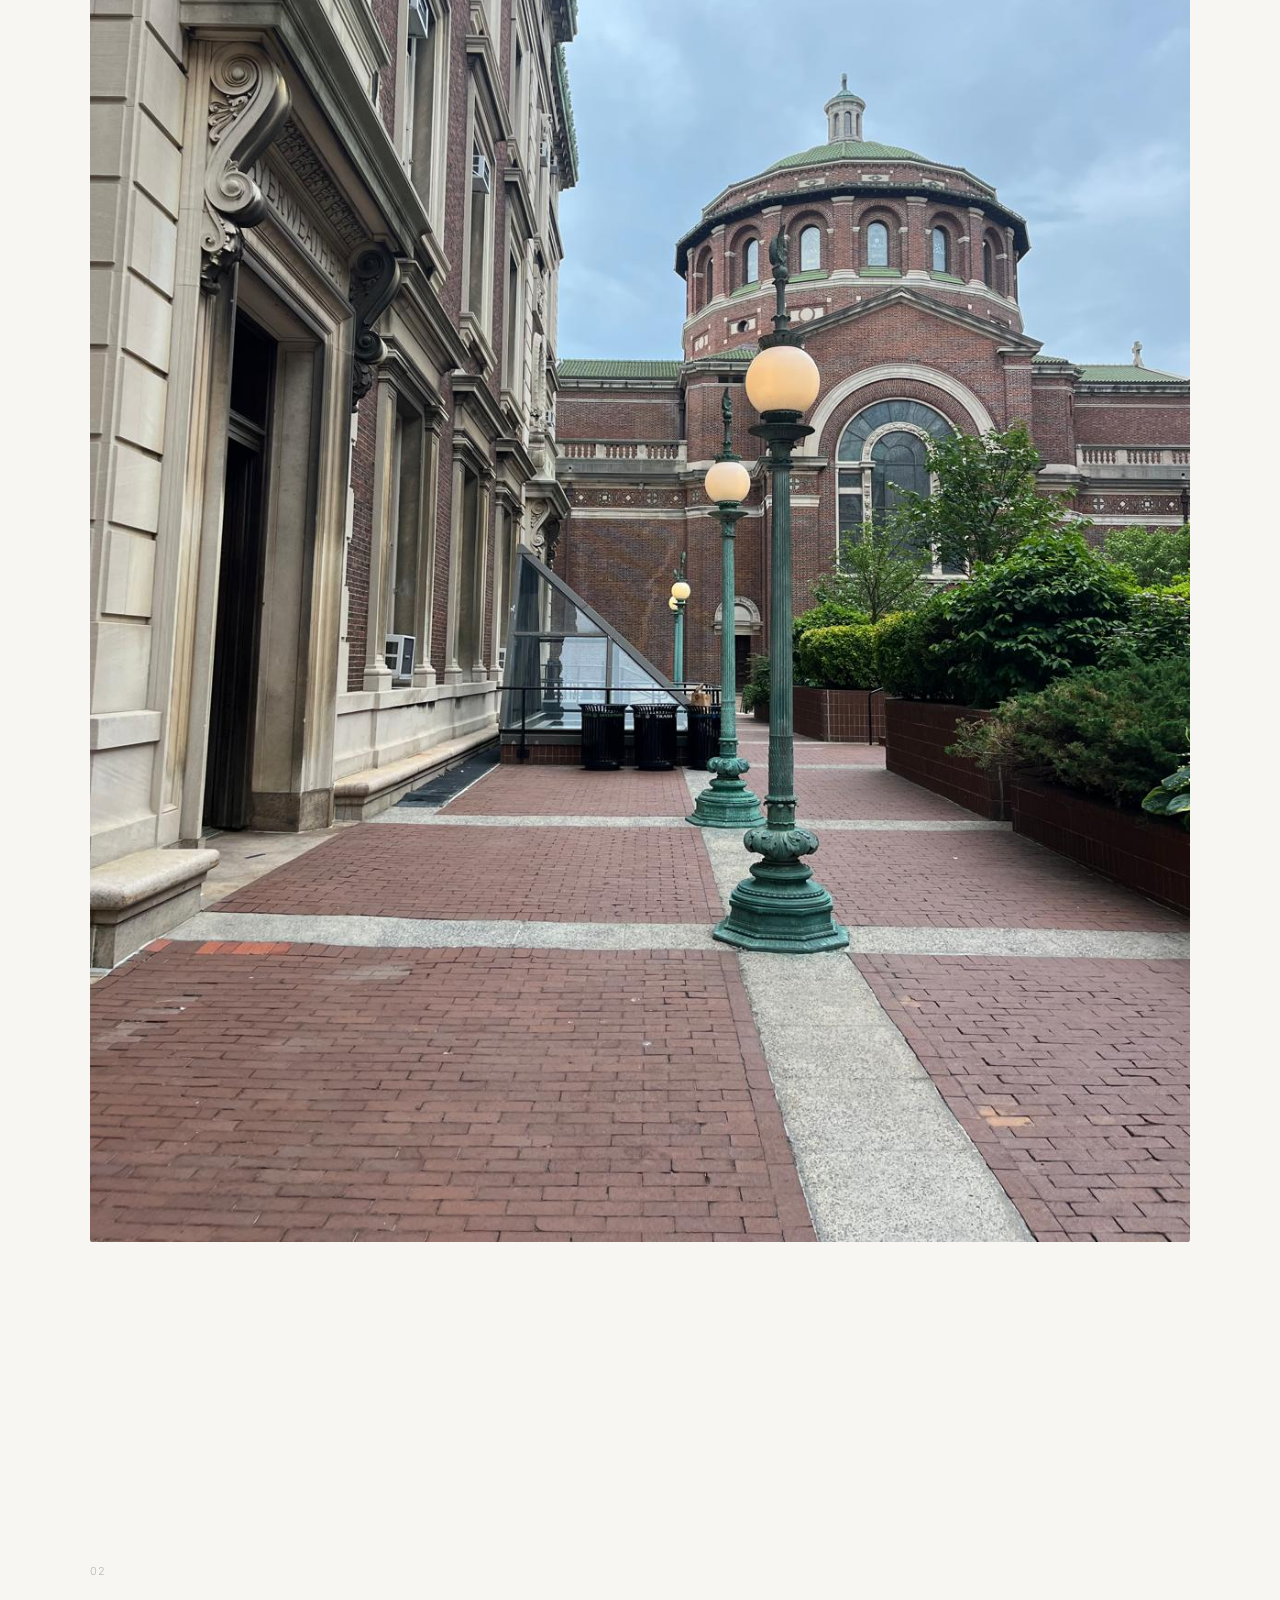
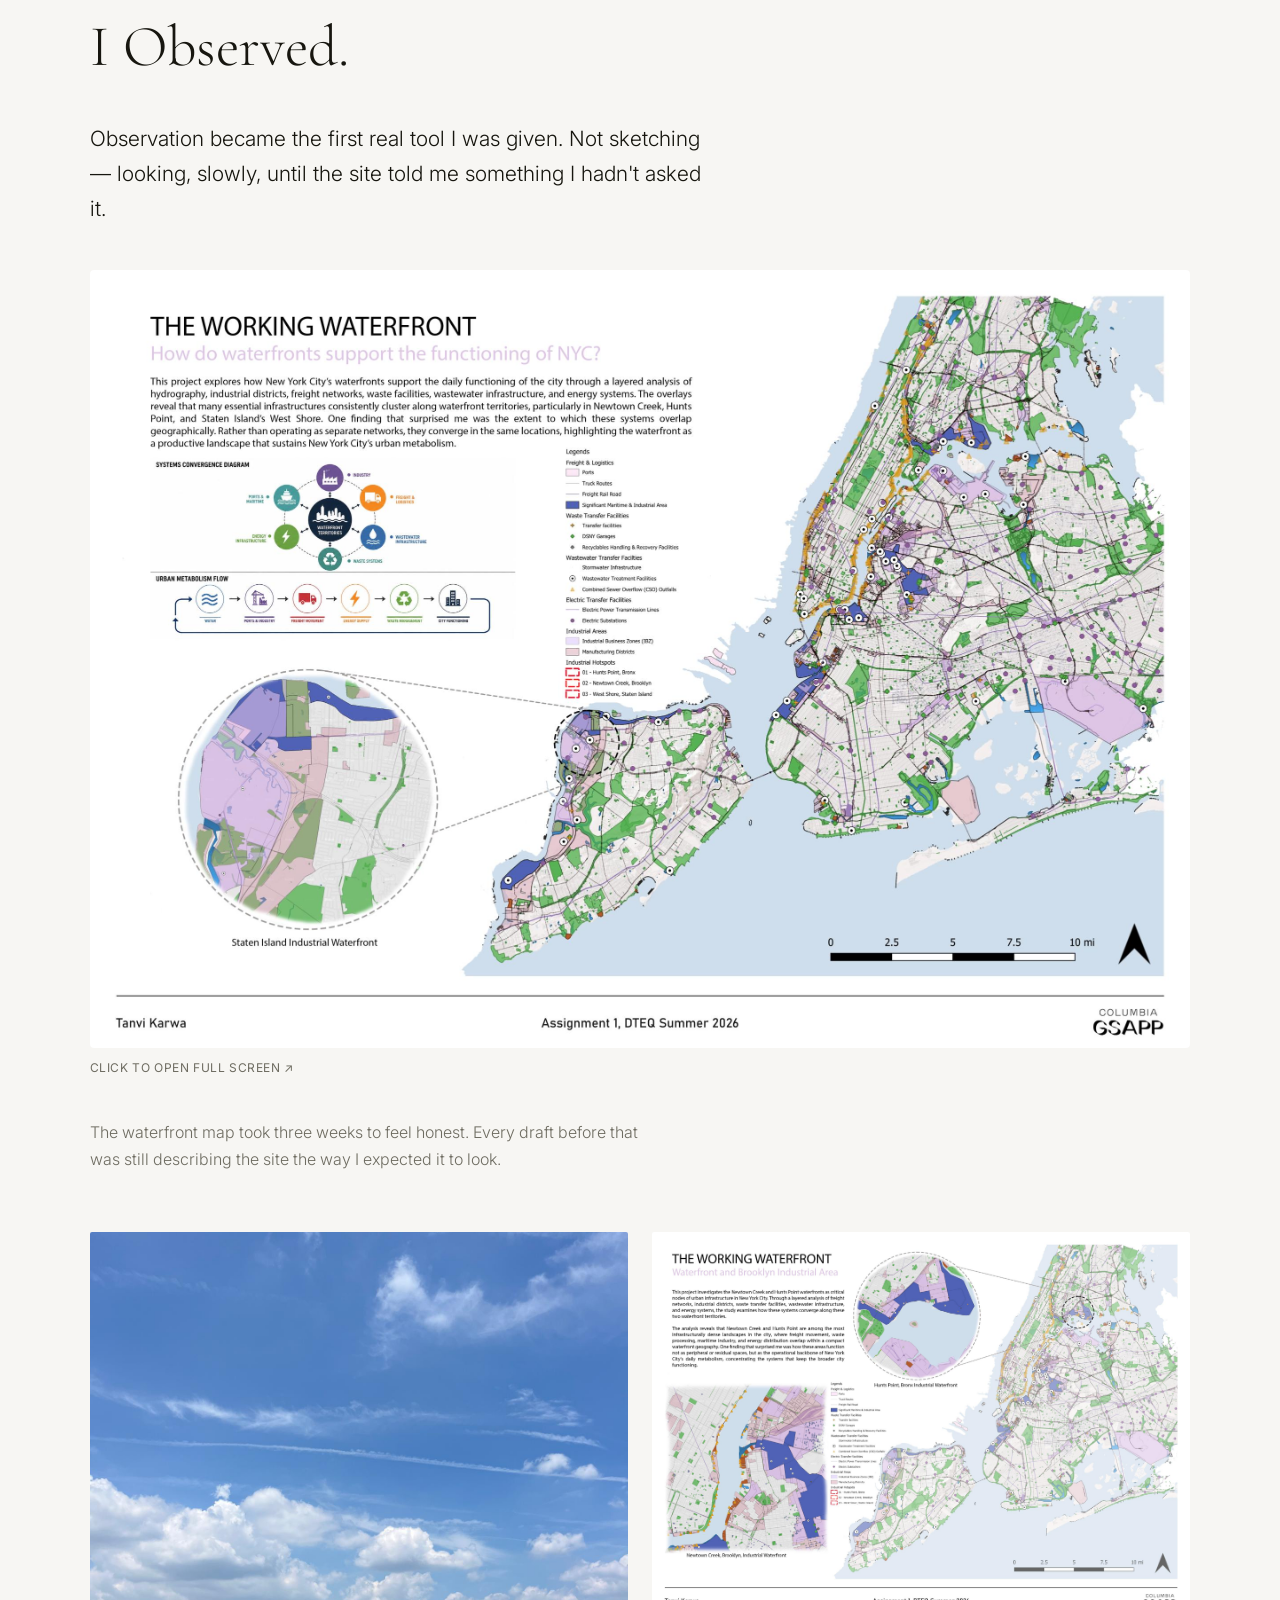
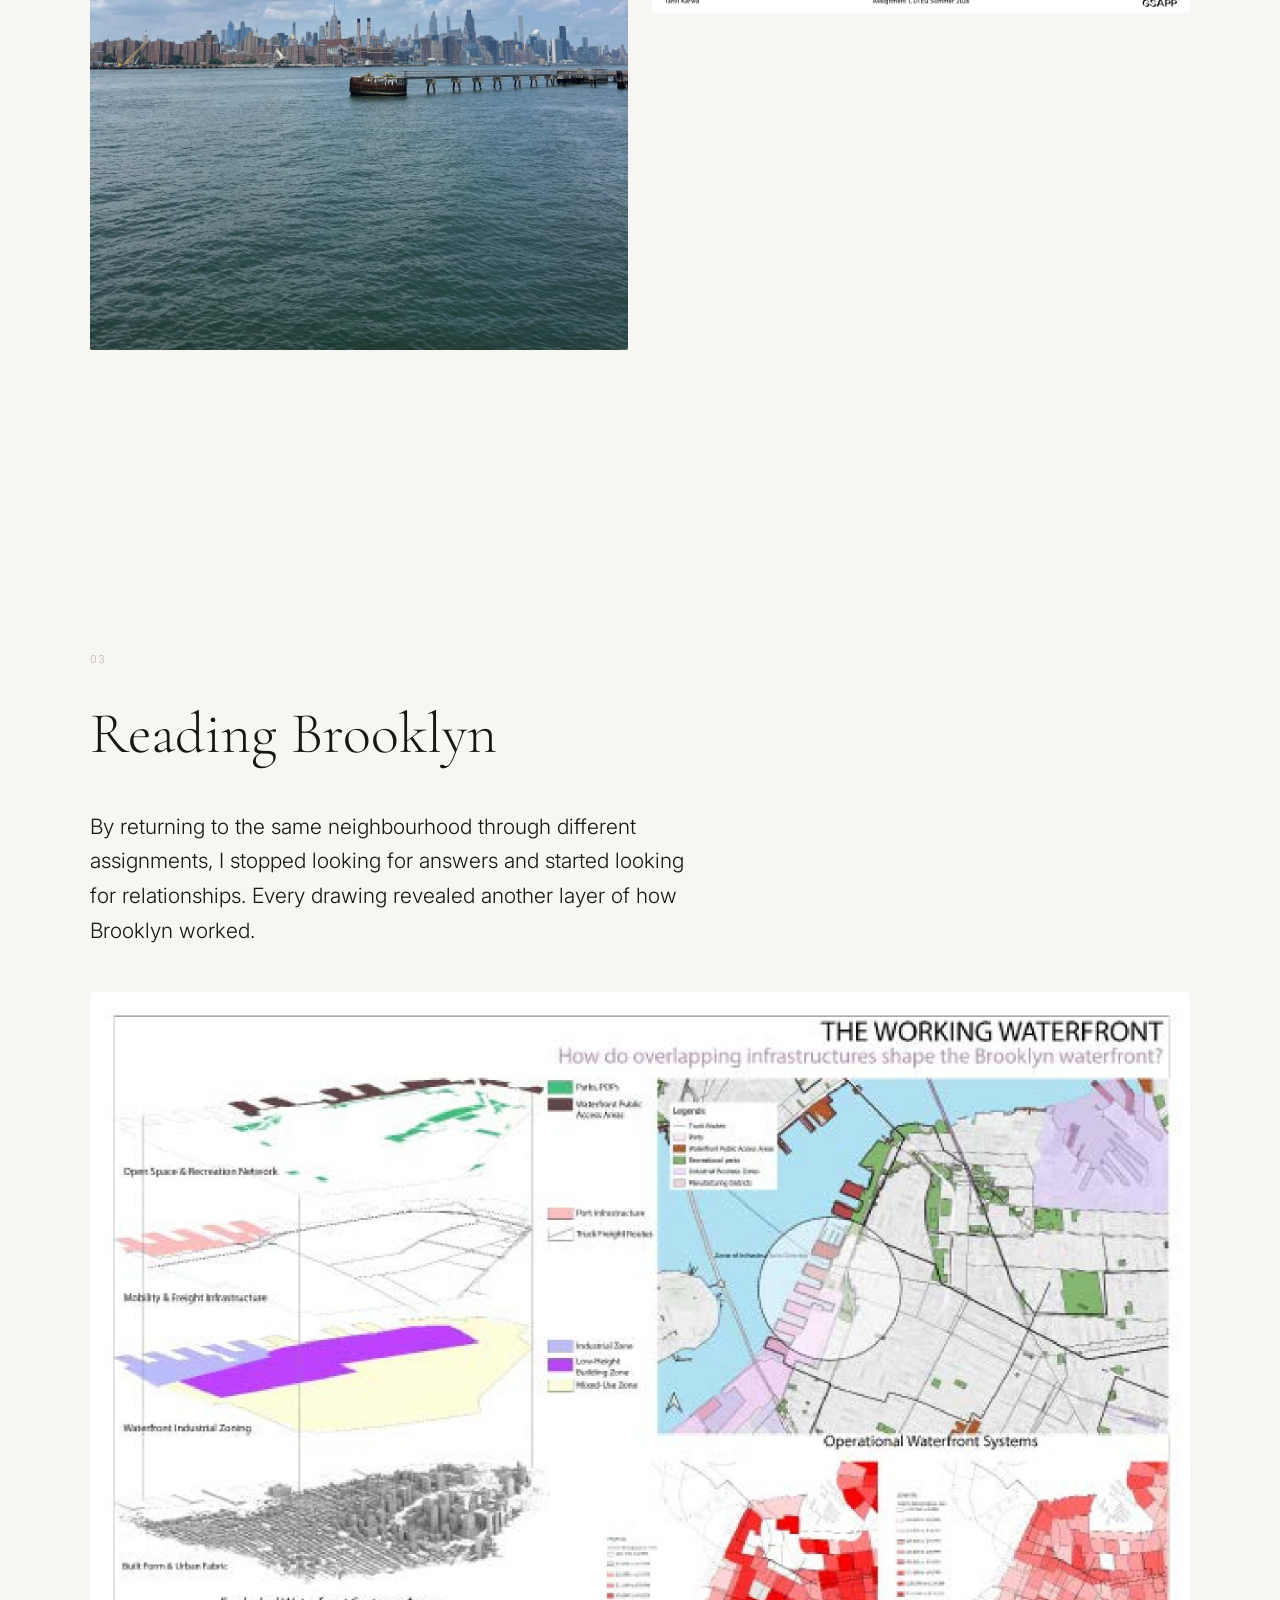
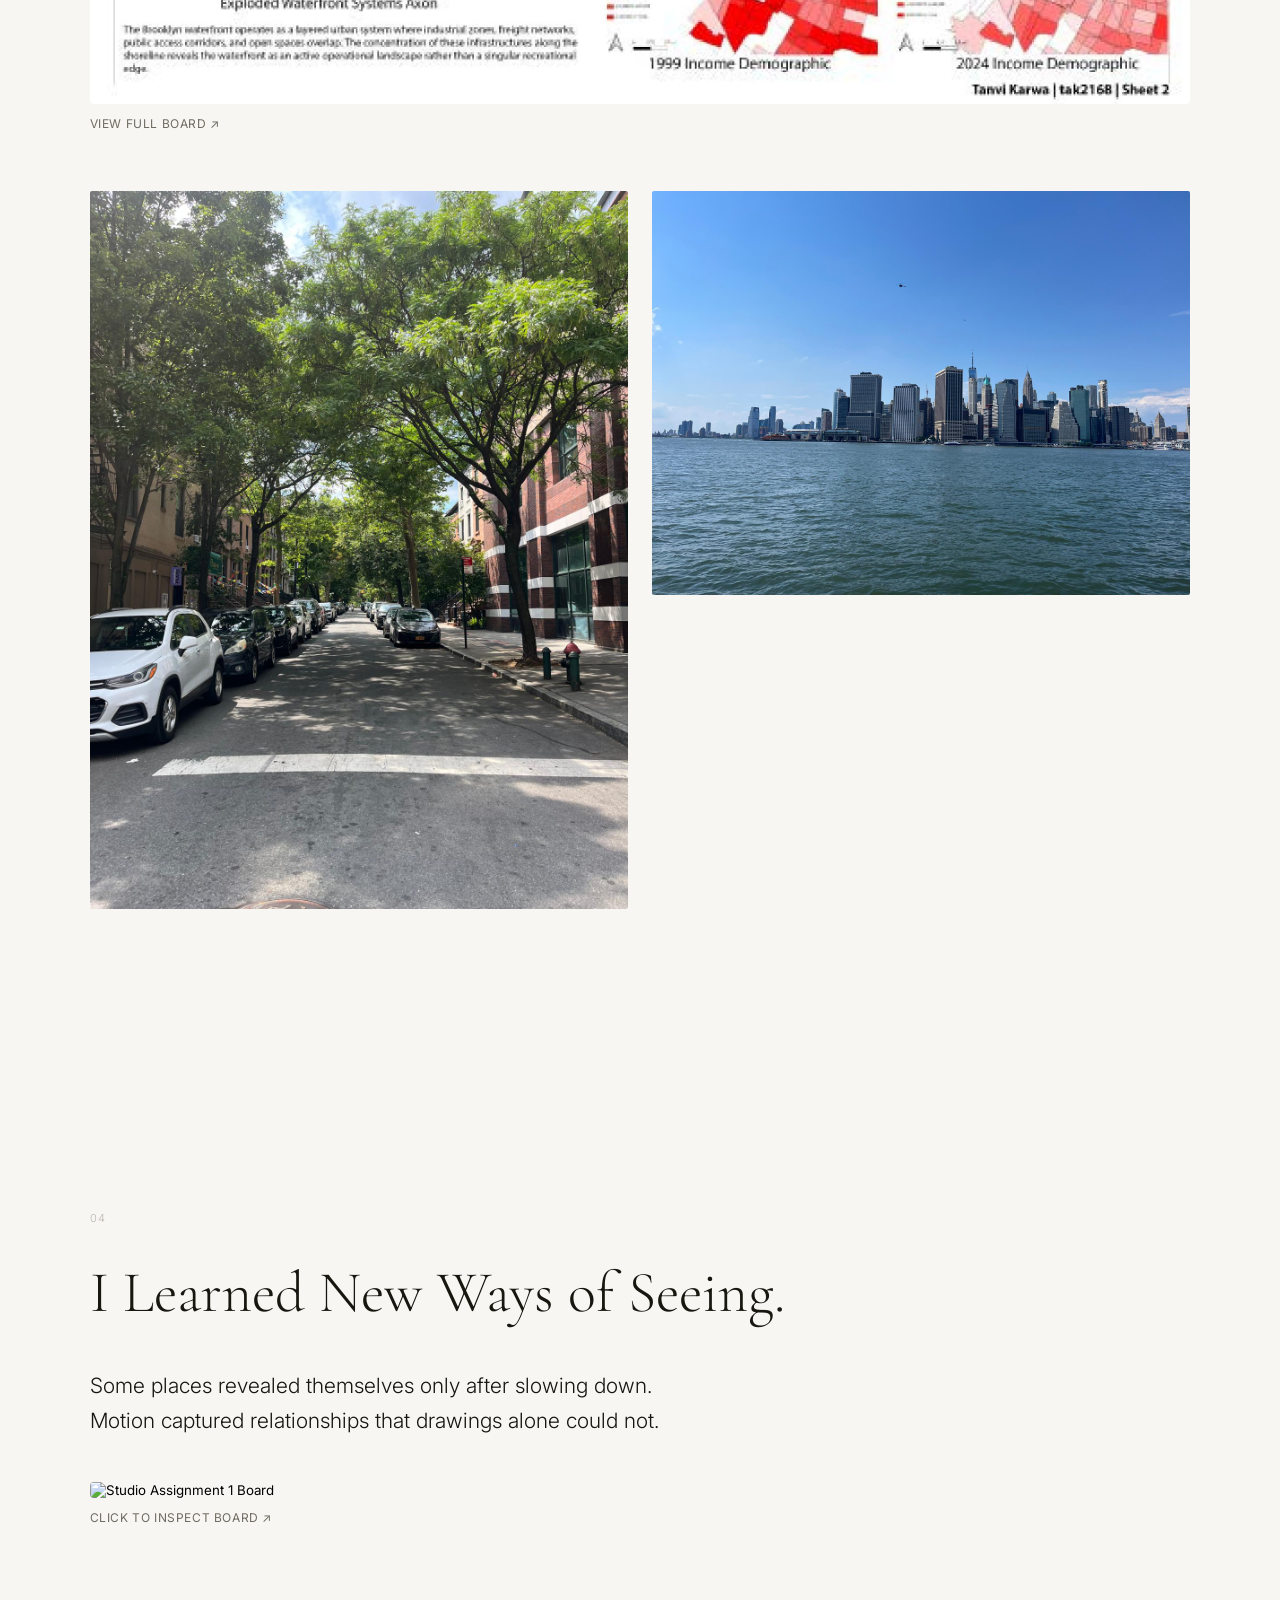
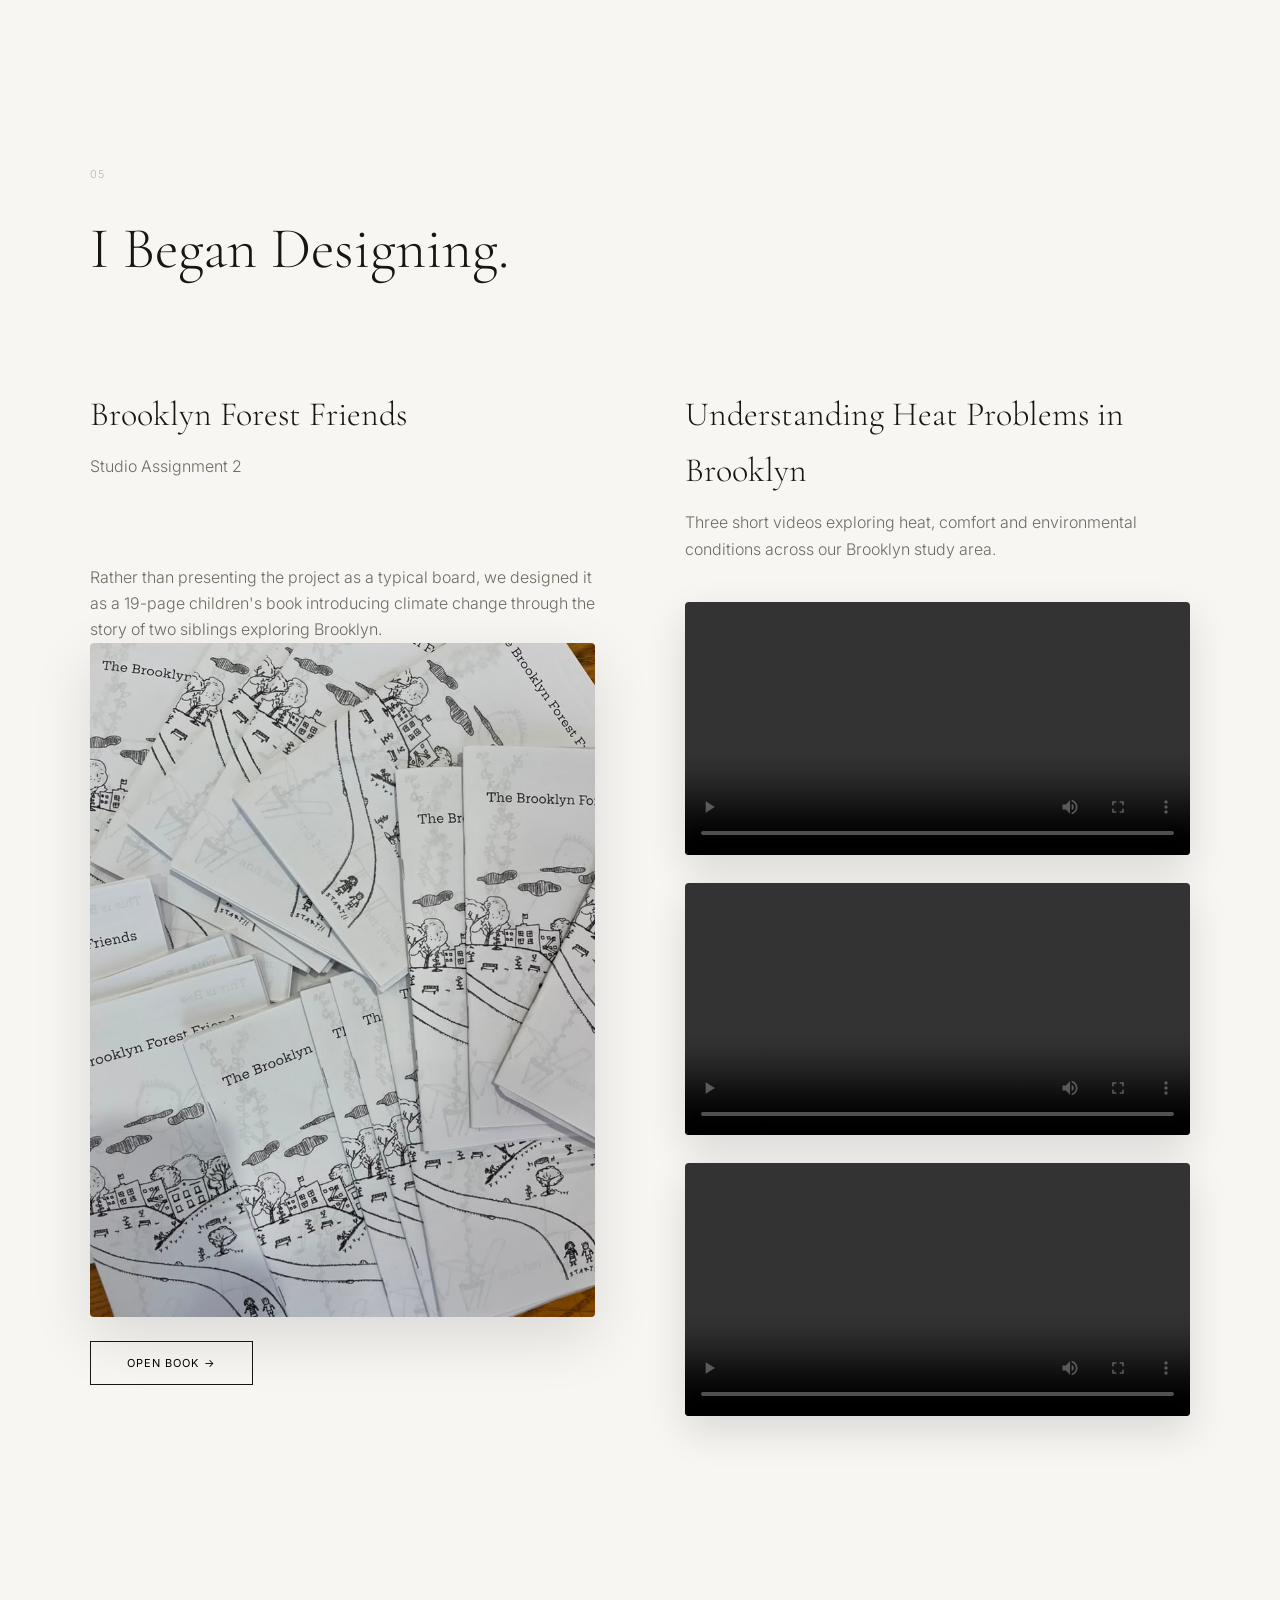
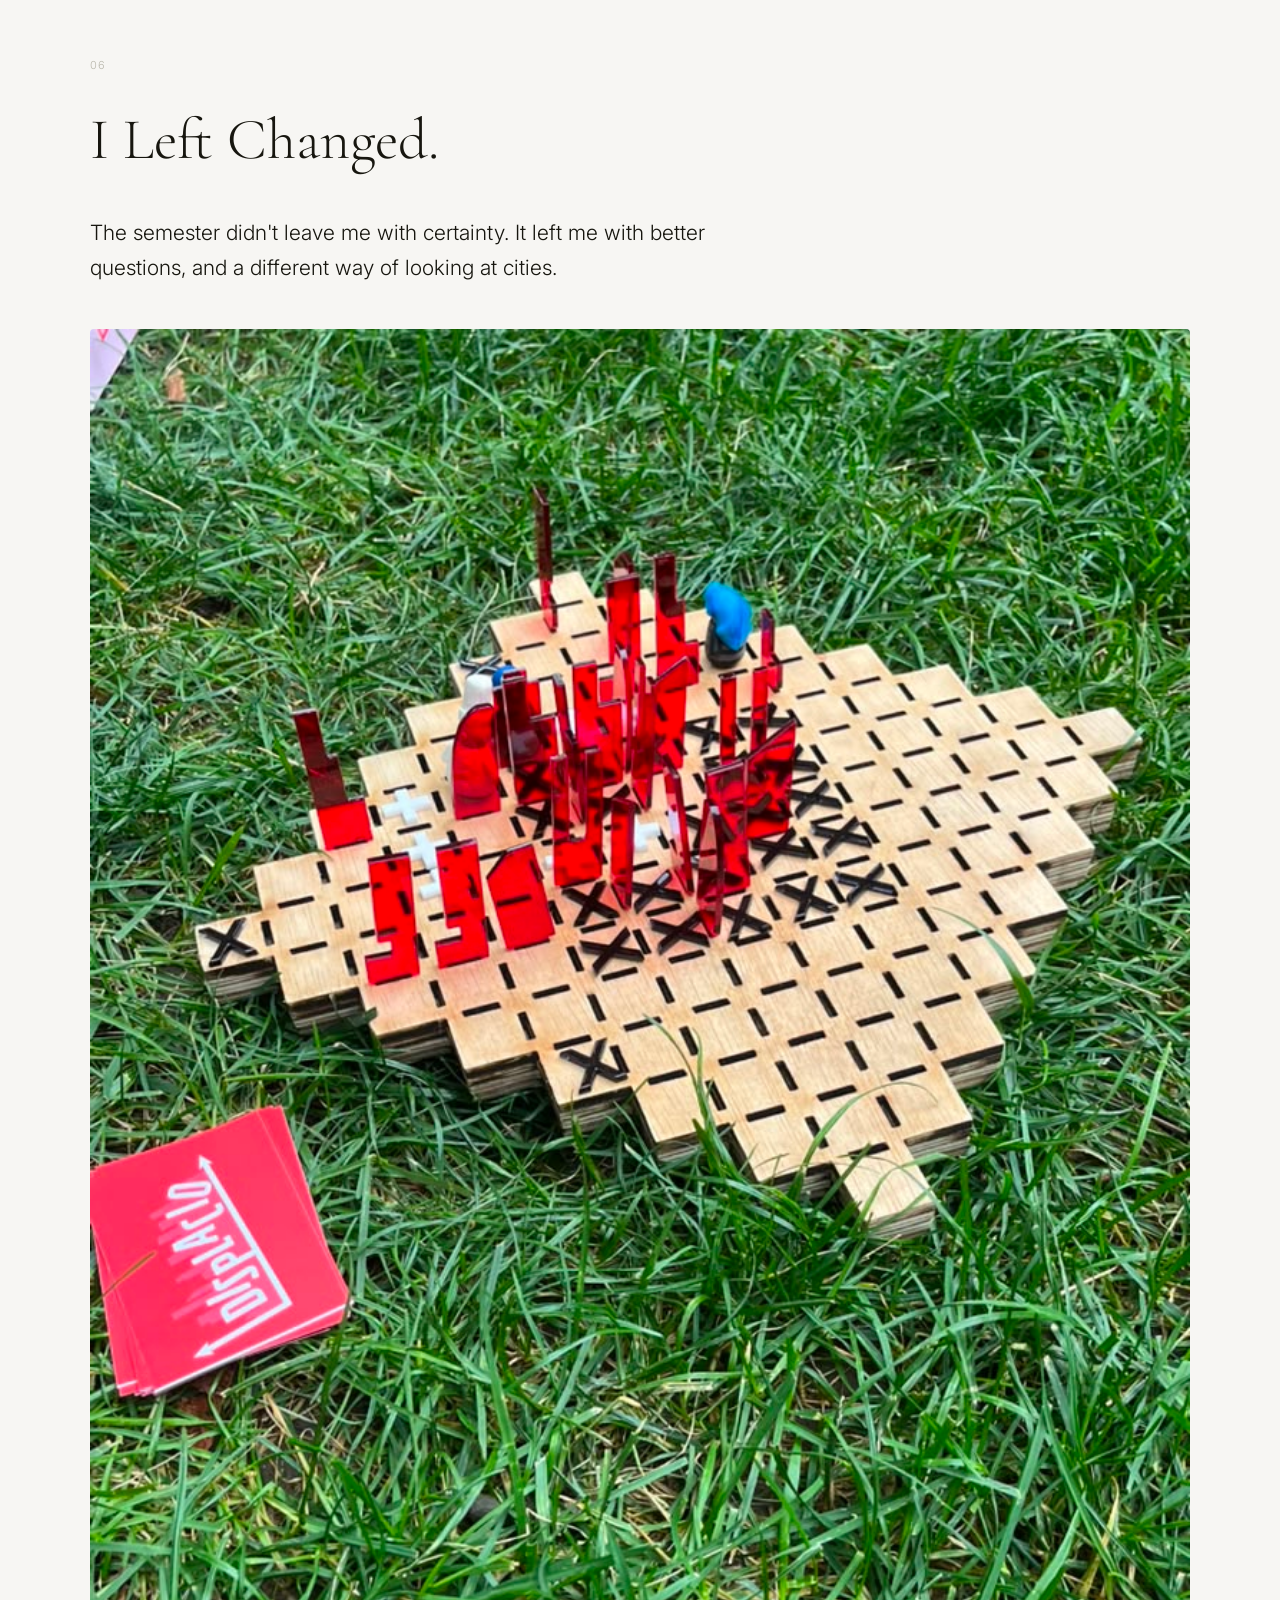
==== commit 2349af46: "Include jQuery and Turn.js in index.html Added jQuery and Turn.js scripts to the HTML file." ====
--- a/index.html
+++ b/index.html
@@ -325,6 +325,15 @@
         </div>
     </div>
 </div>
-
-</body>
+<!-- All your website content, modals, and the flipbook above this -->
+        
+        <!-- 1. Load jQuery first -->
+        <script src="https://code.jquery.com/jquery-3.7.1.min.js"></script>
+        
+        <!-- 2. Load Turn.js second -->
+        <script src="https://cdnjs.cloudflare.com/ajax/libs/turn.js/4.1.0/turn.min.js"></script>
+        
+        <!-- 3. Load your custom script LAST -->
+        <script src="script.js"></script>
+    </body>
 </html>
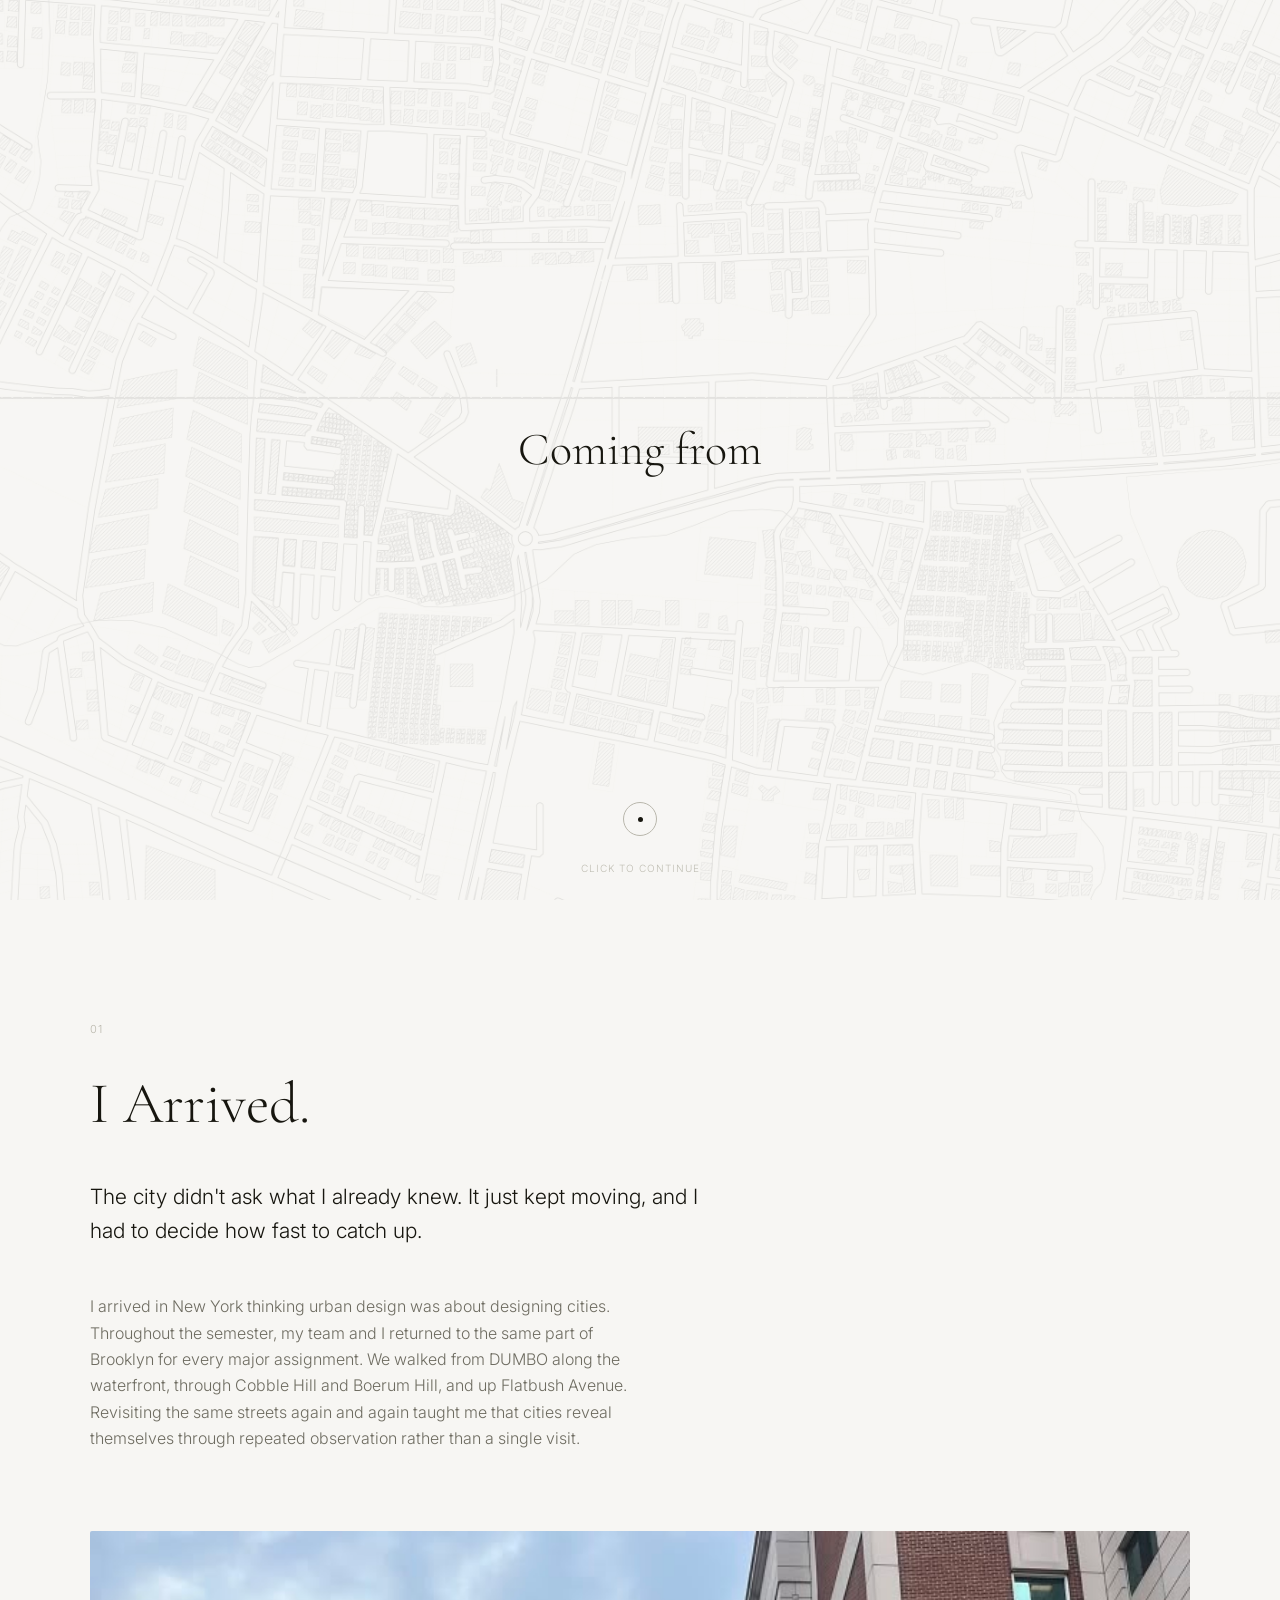
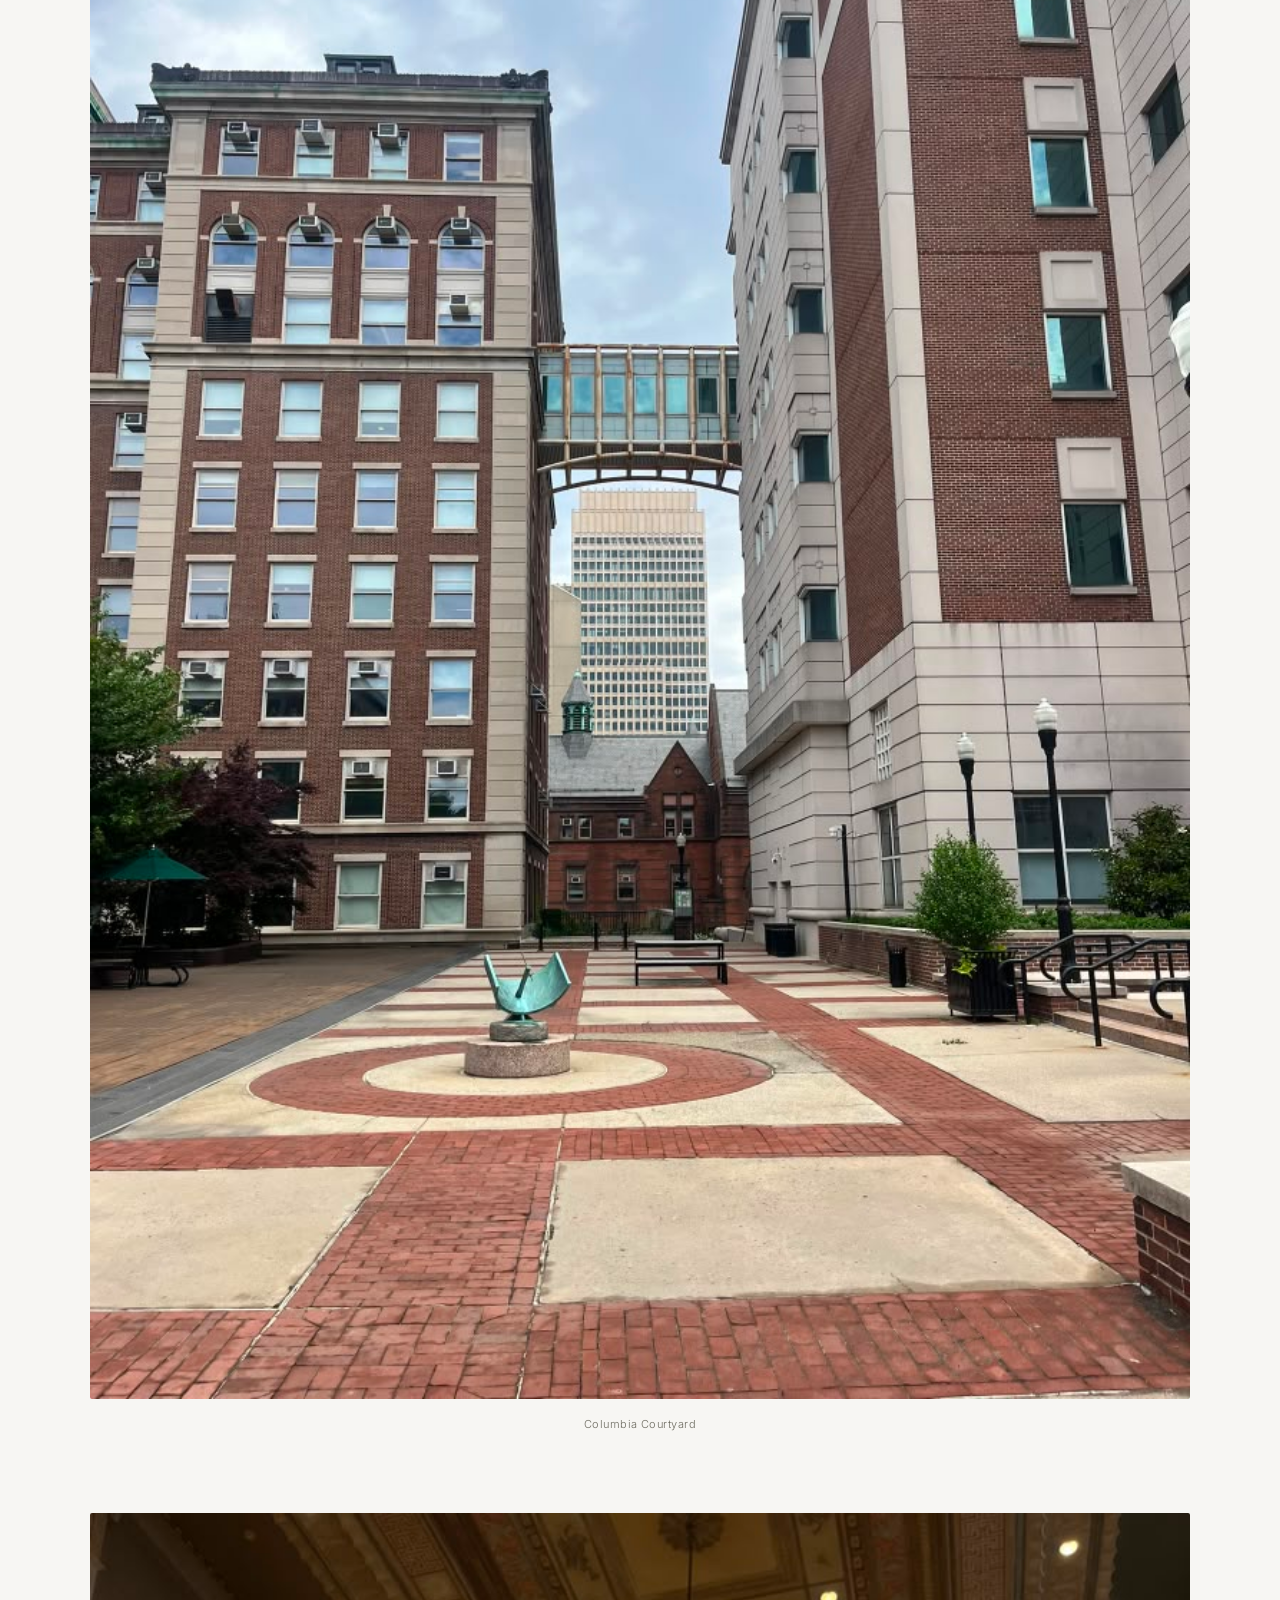
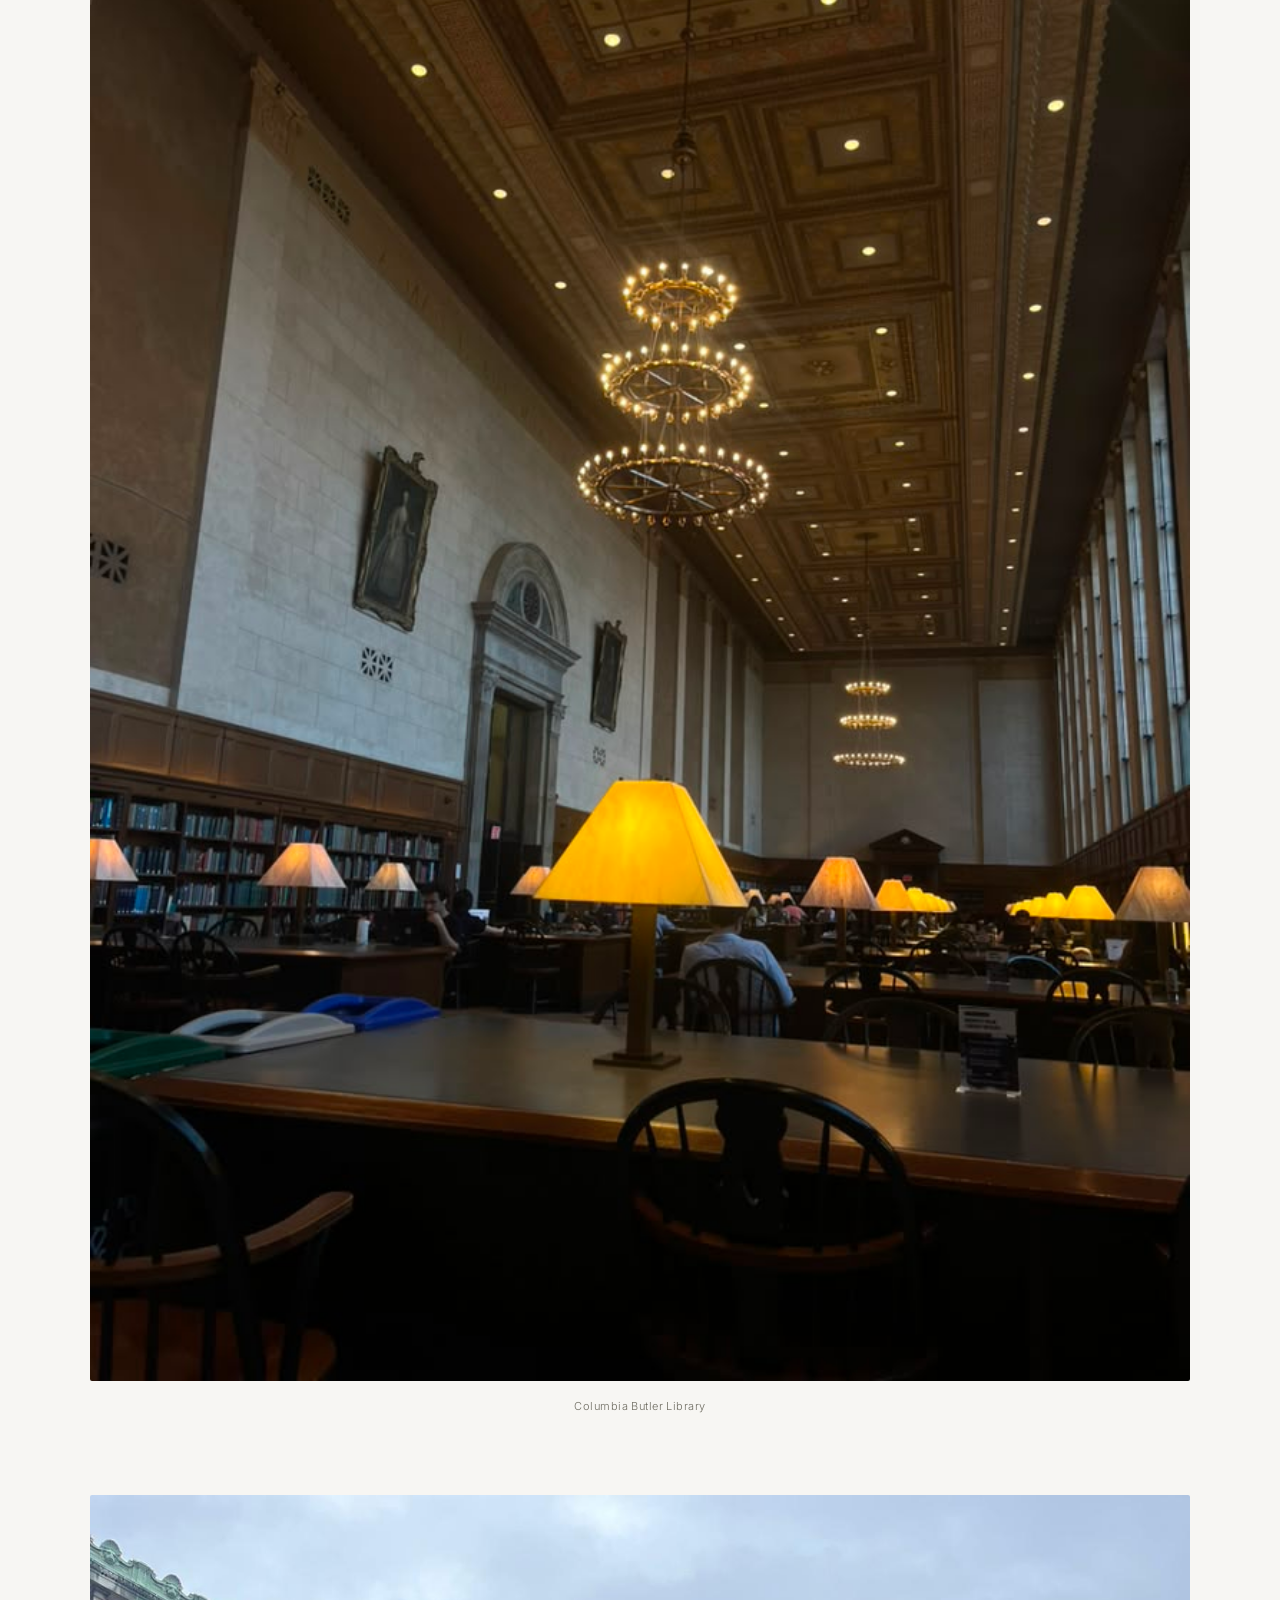
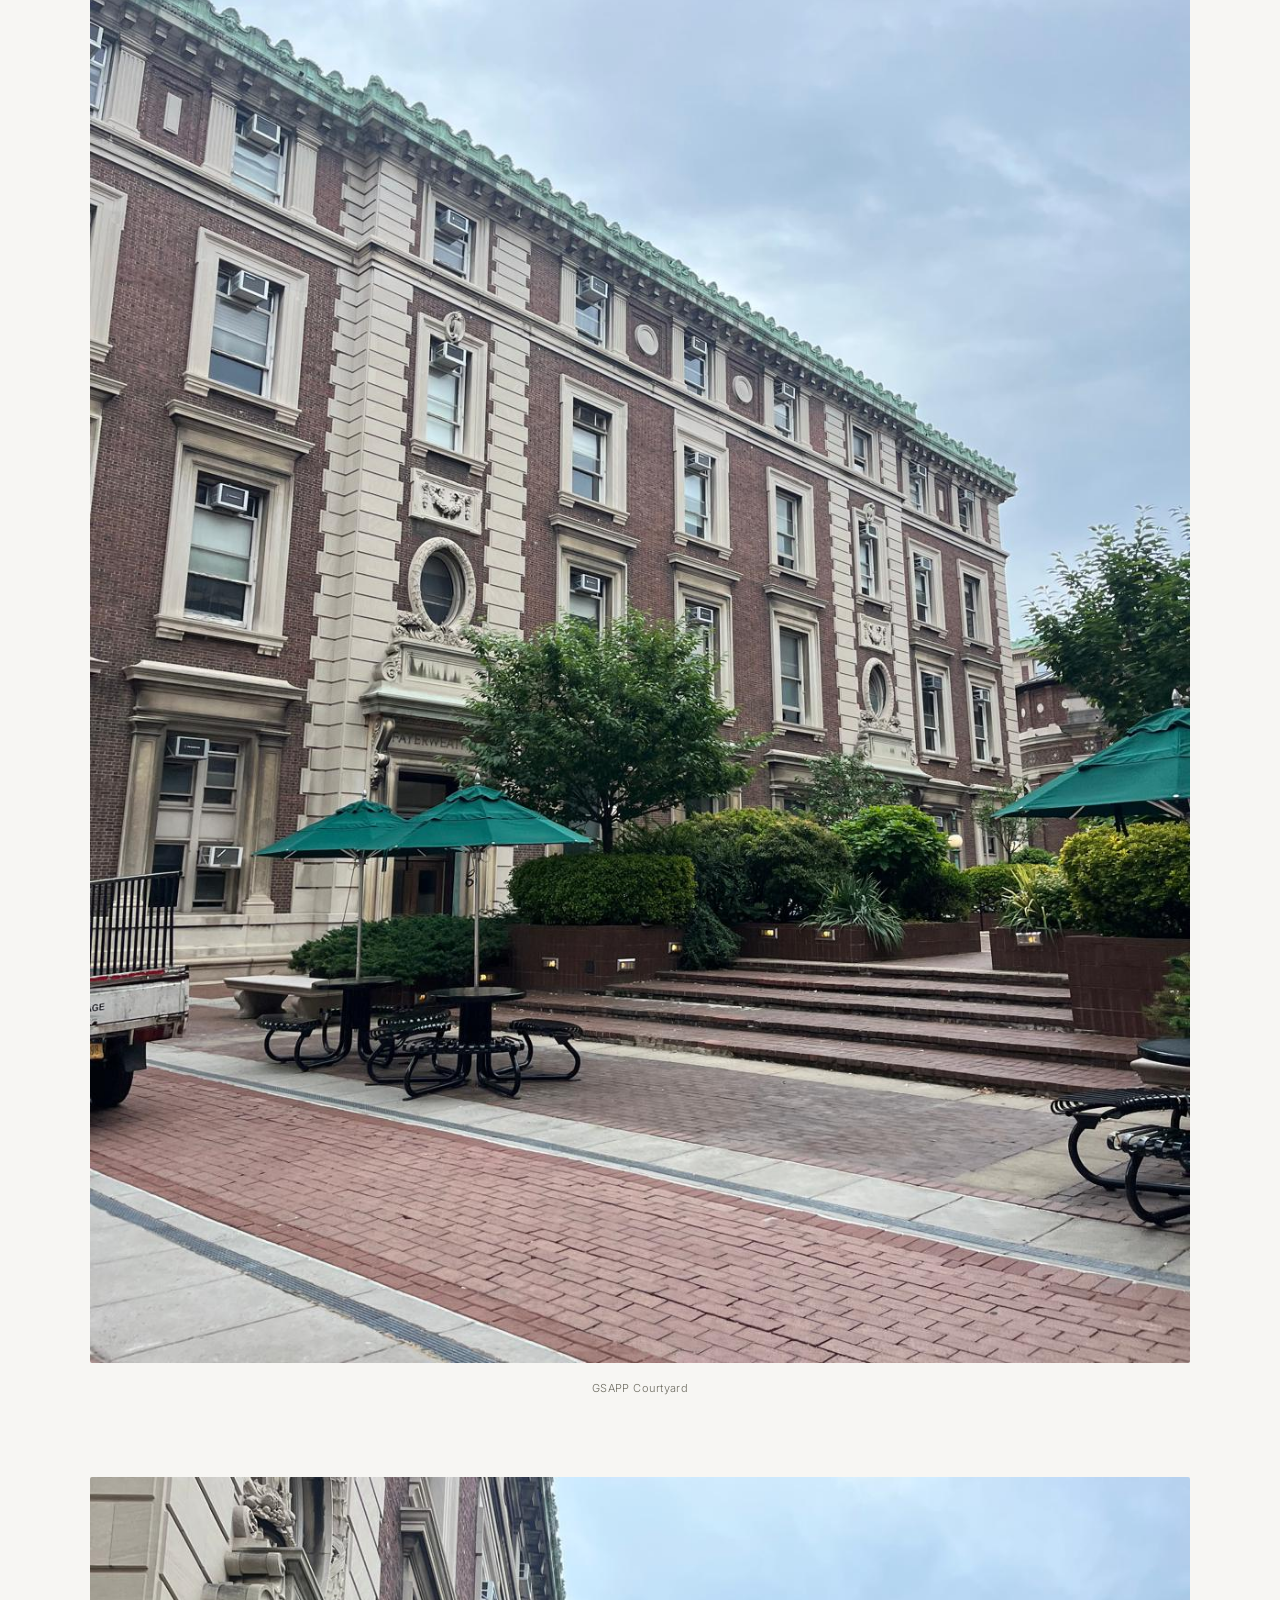
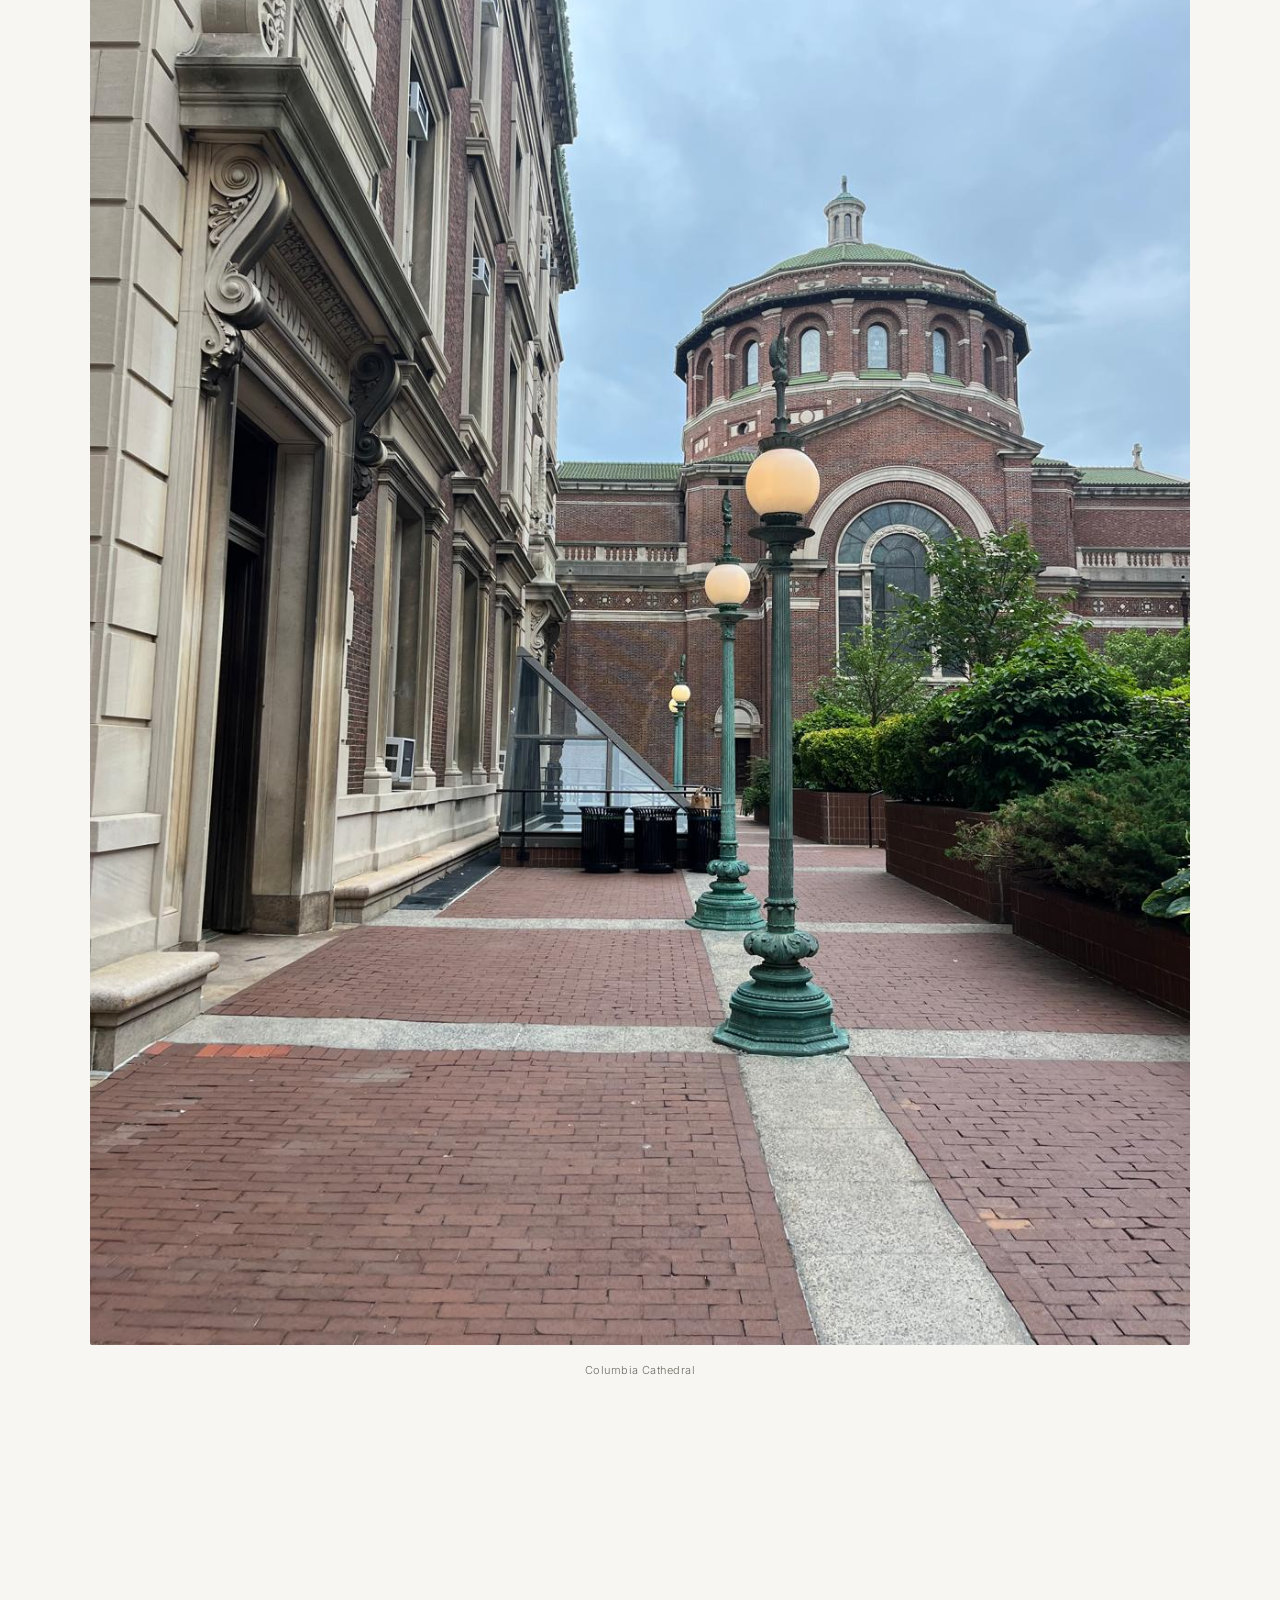
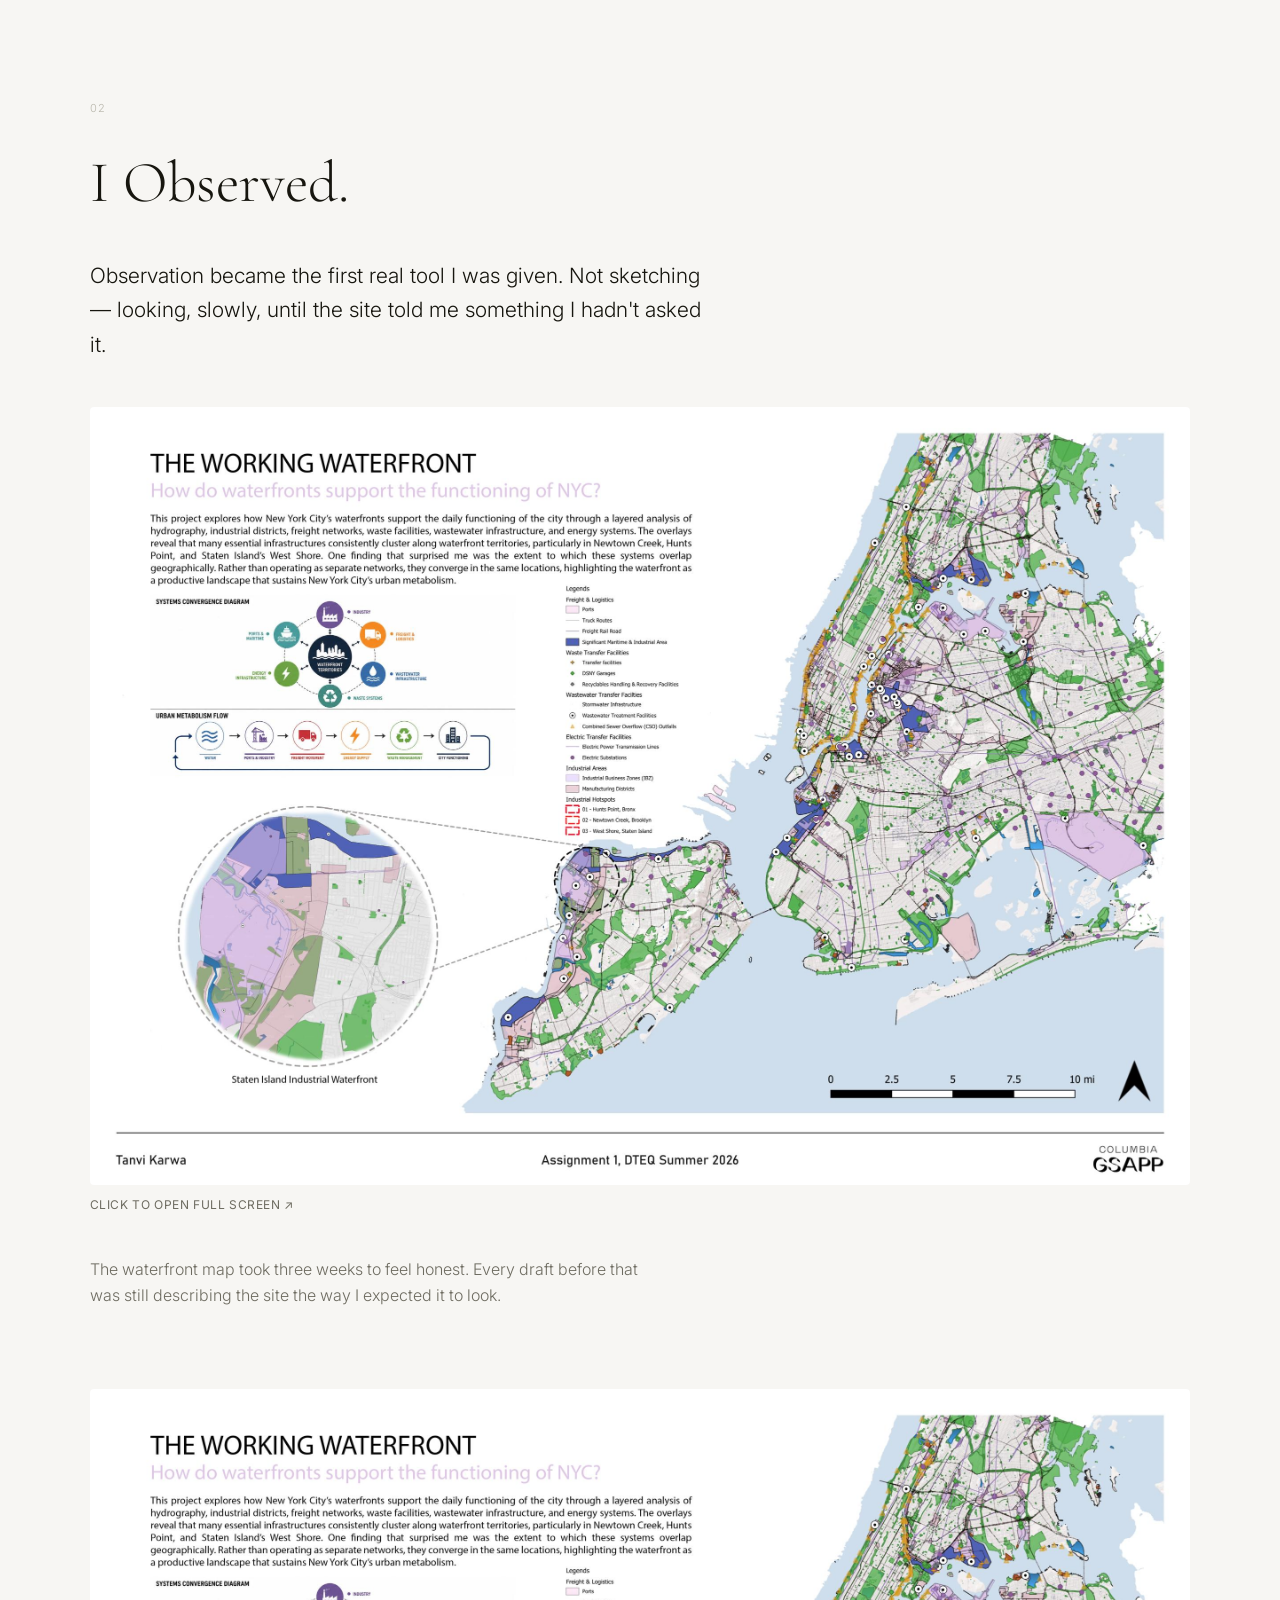
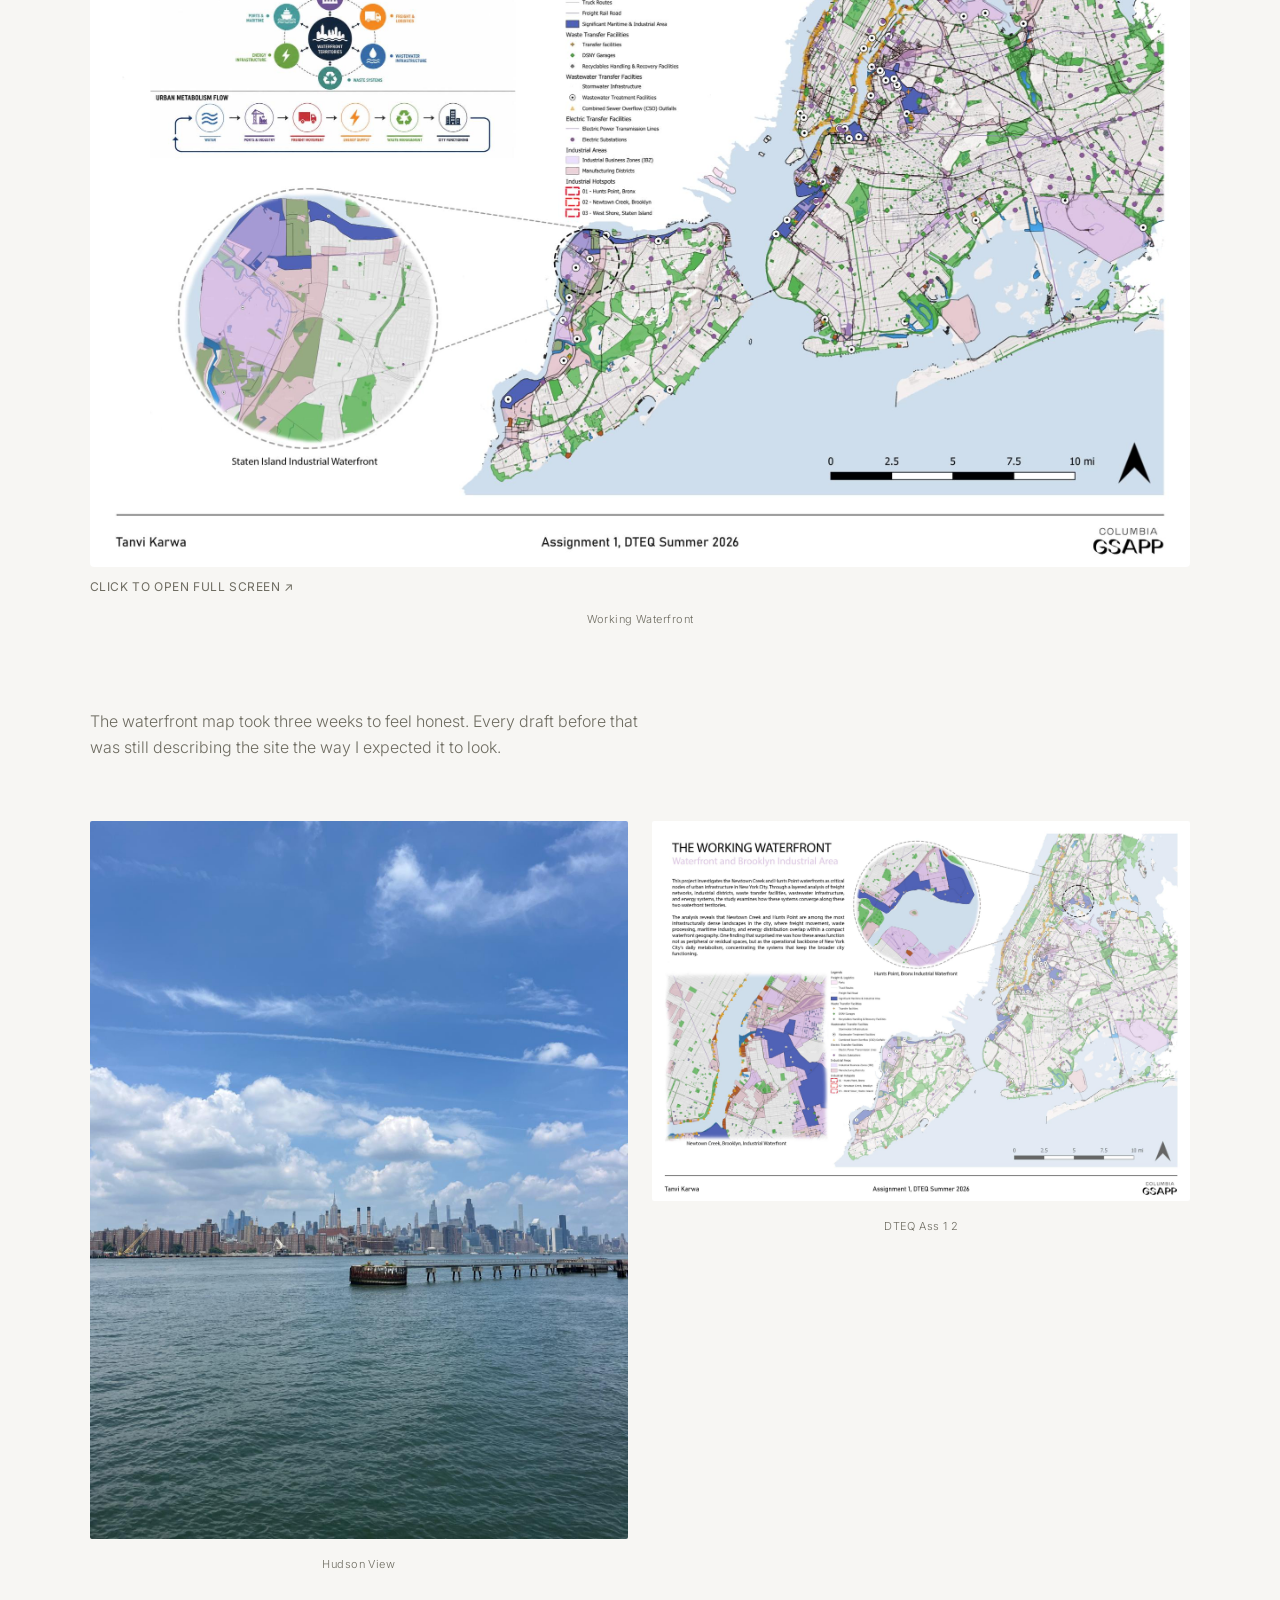
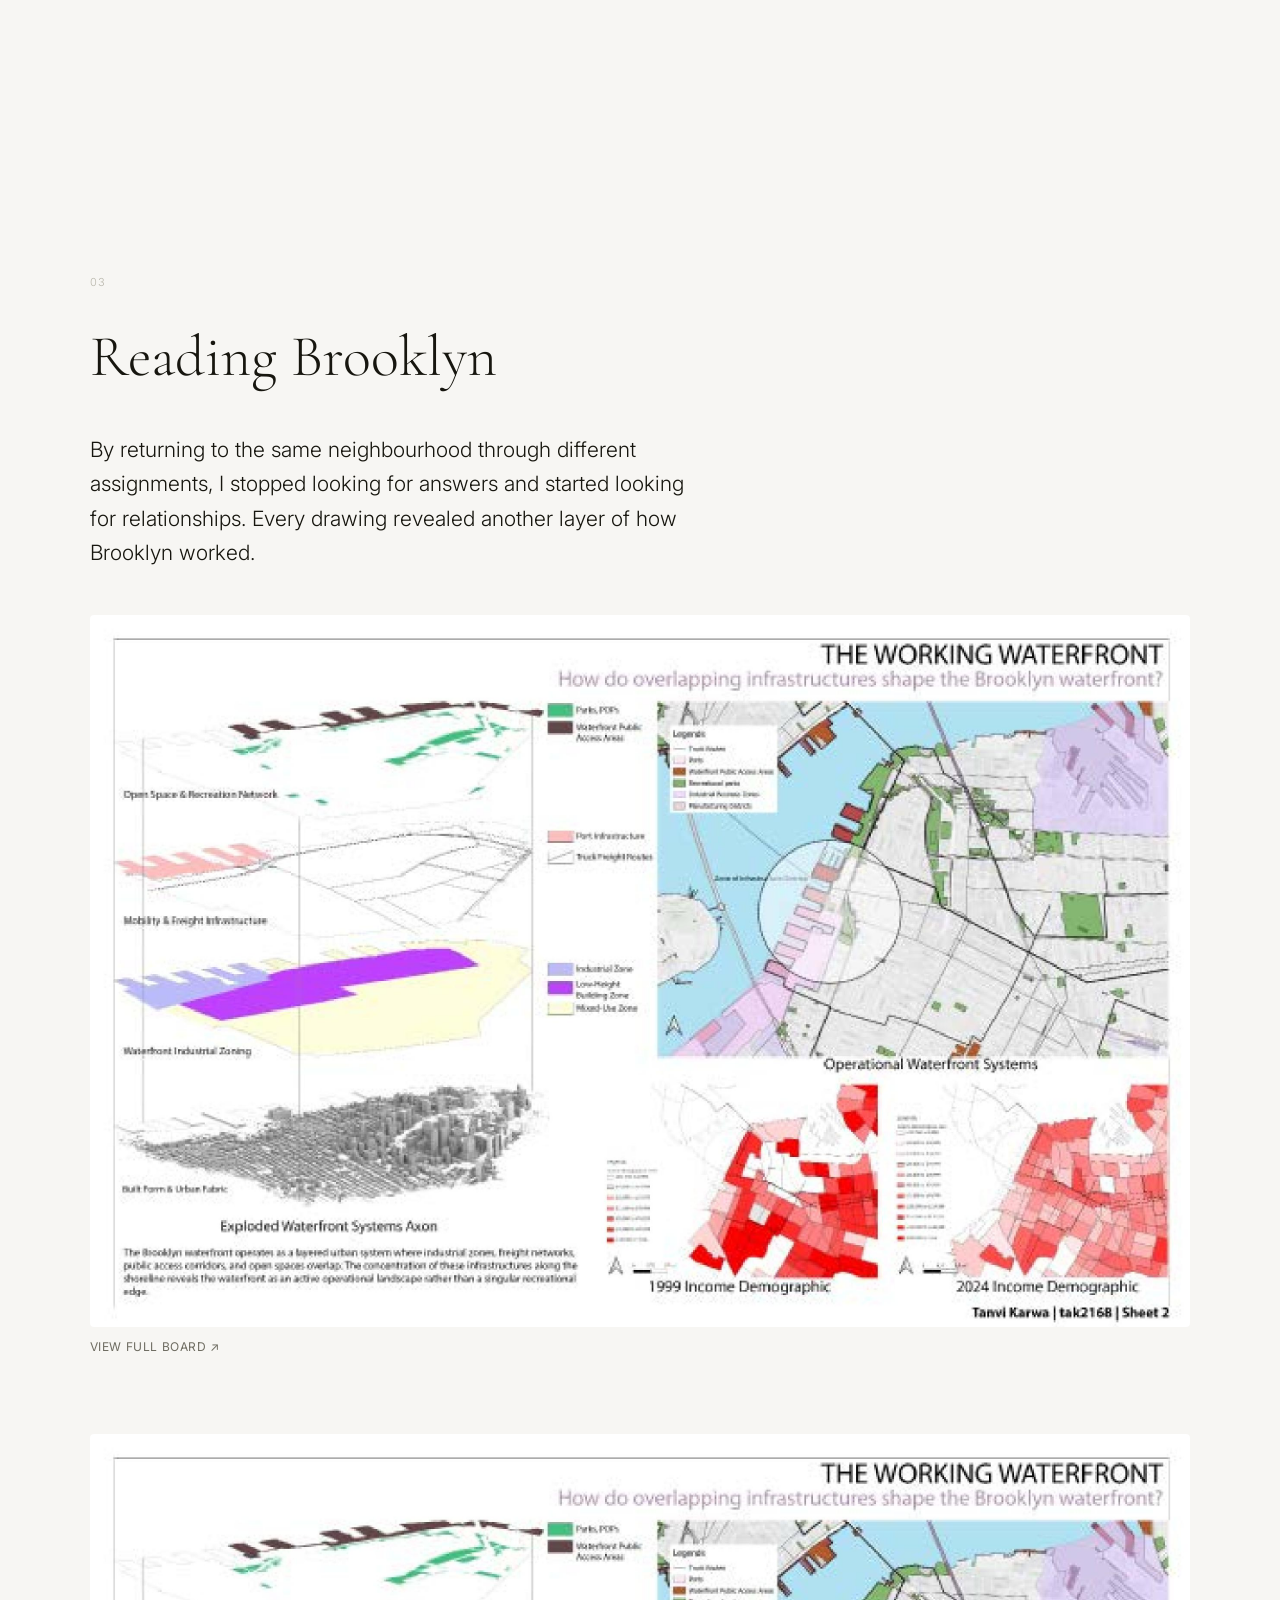
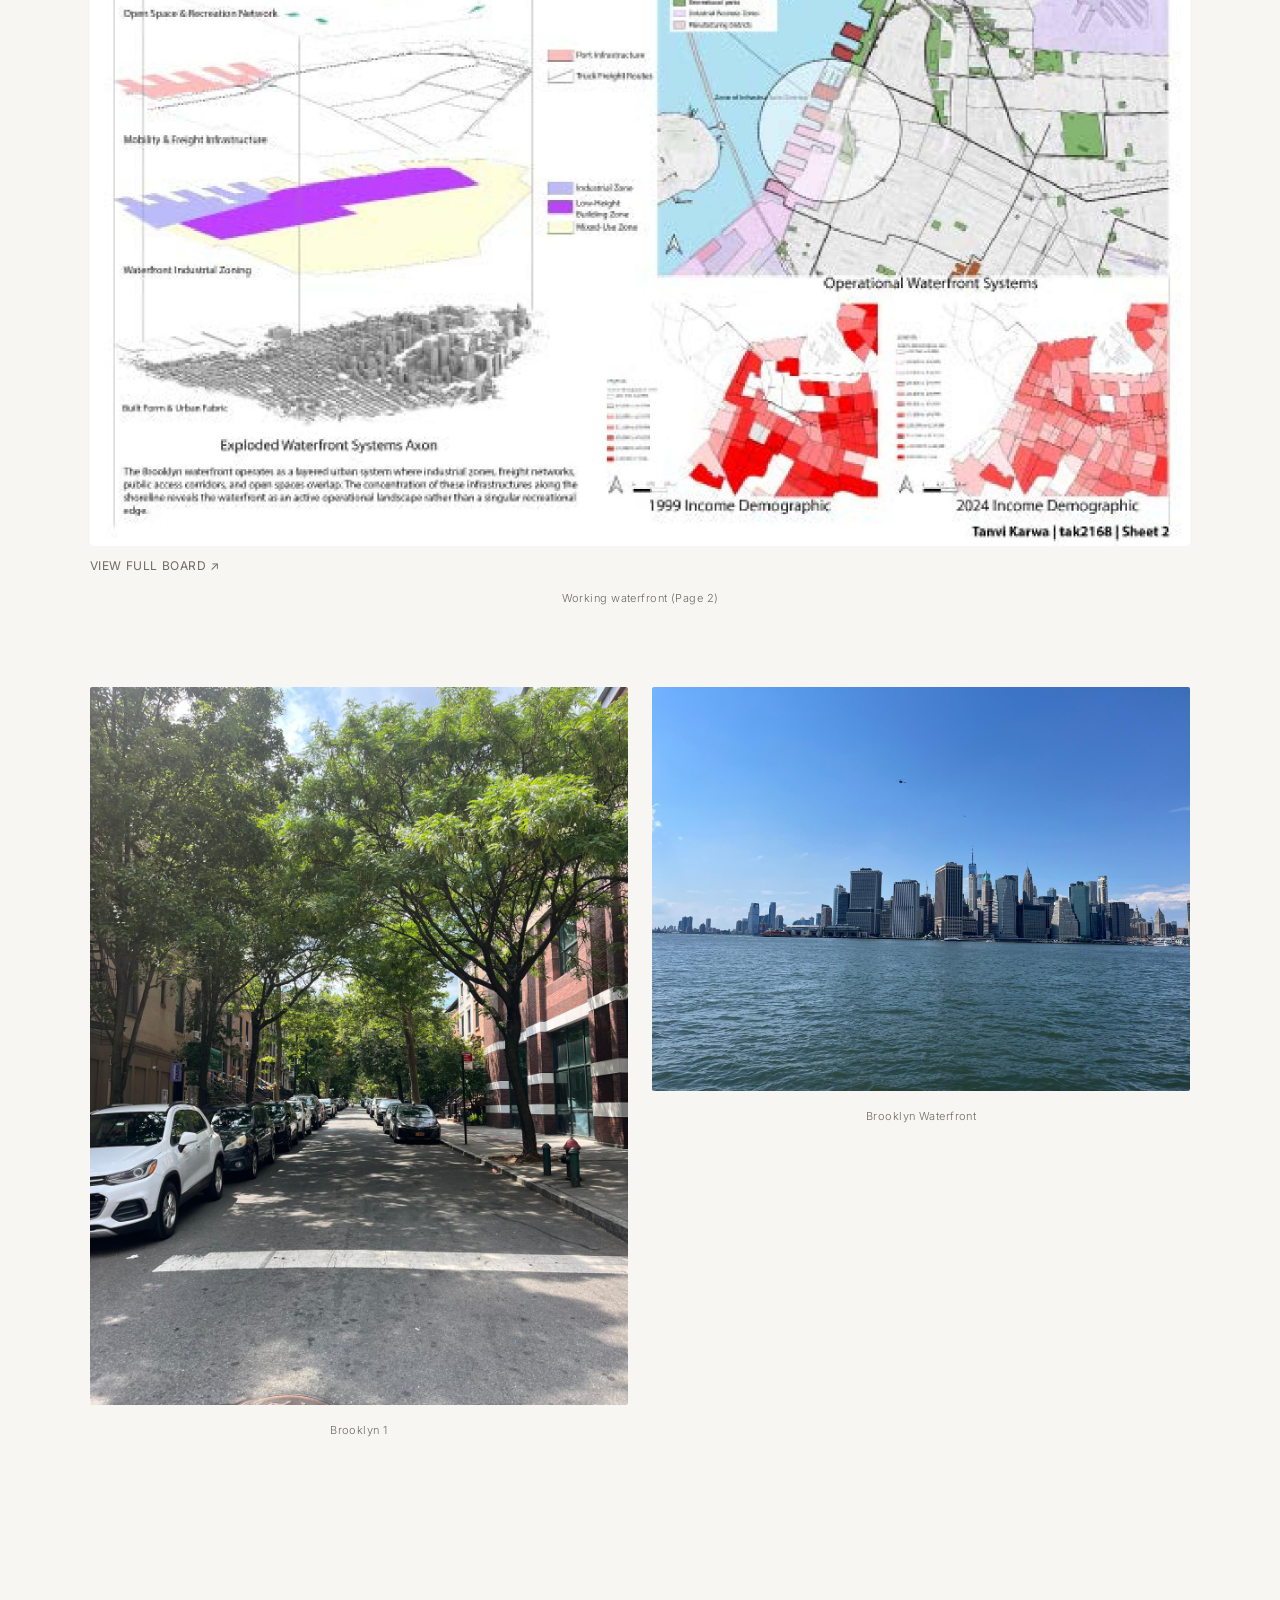
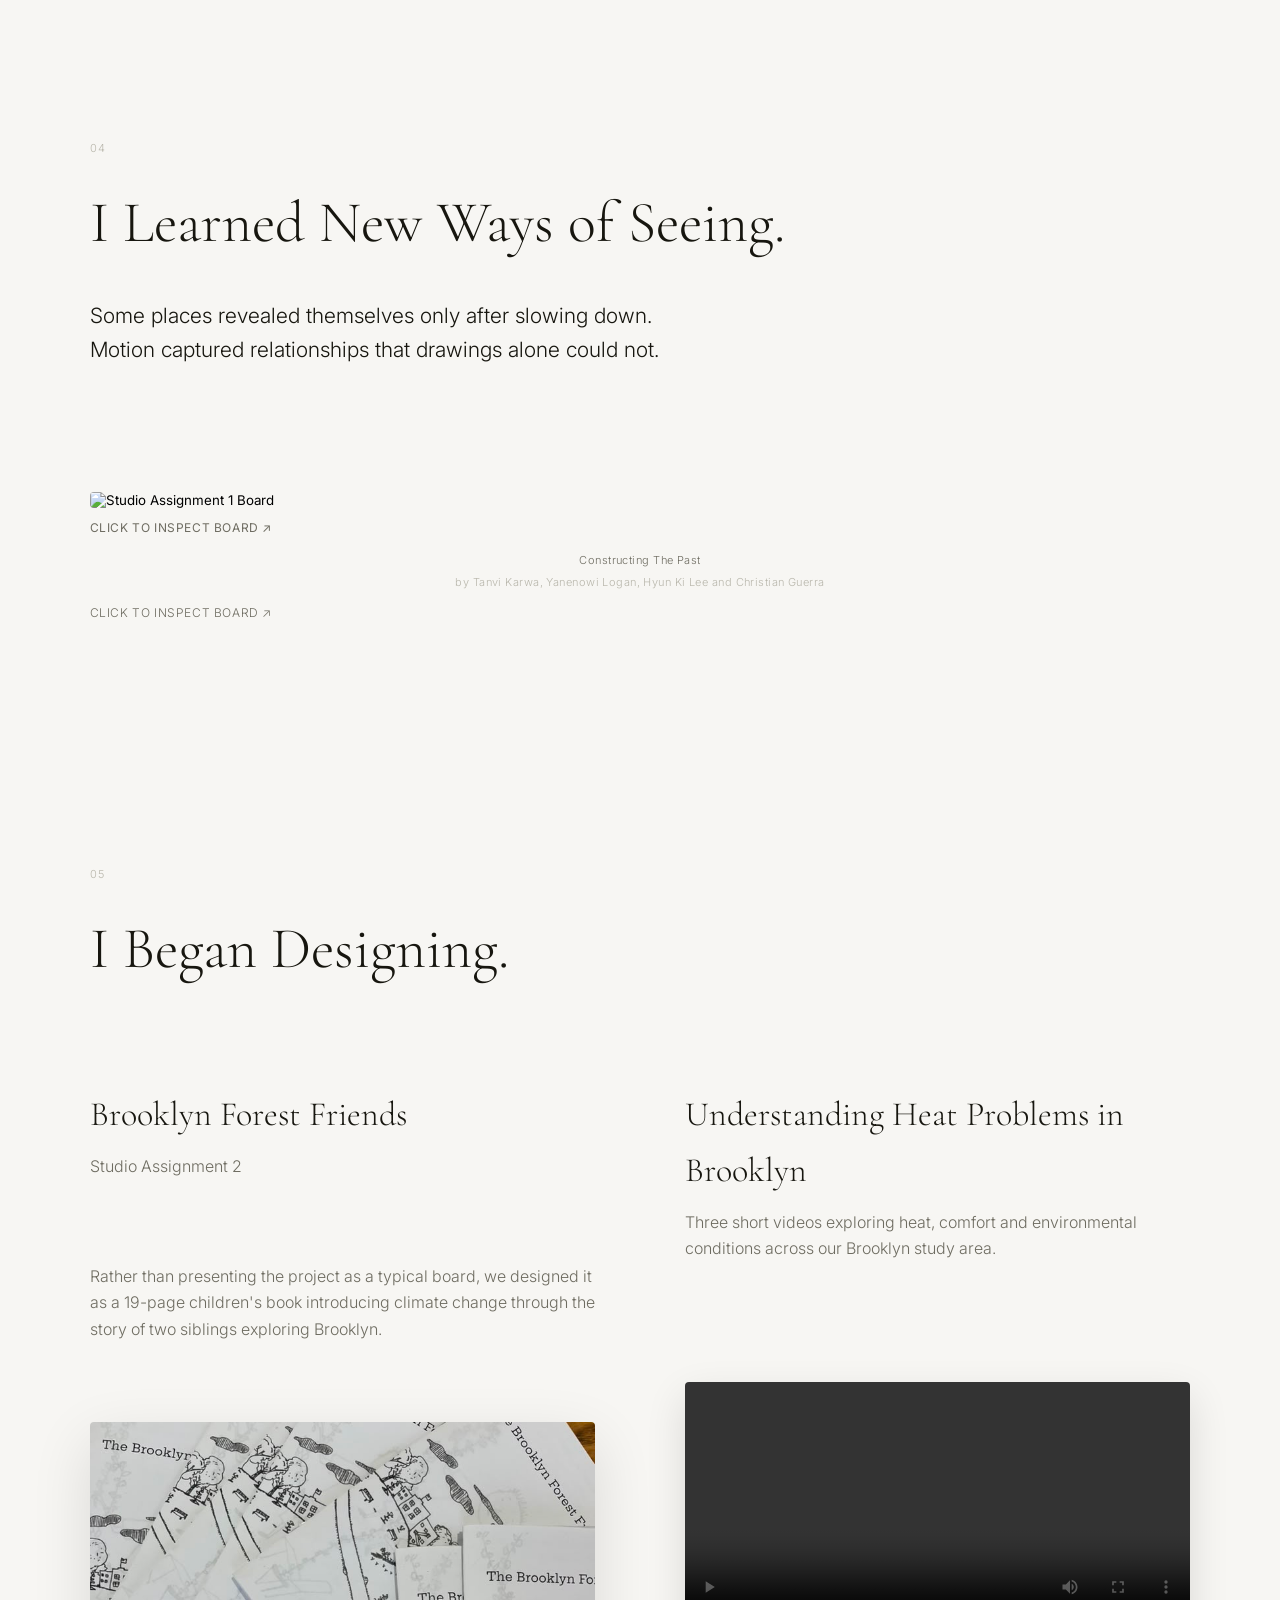
==== commit bdb12768: "Update index.html" ====
--- a/index.html
+++ b/index.html
@@ -6,9 +6,7 @@
     <title>A Summer of Learning How to Read a City</title>
     
     <!-- Dependencies -->
-    <link rel="stylesheet" href="https://cdnjs.cloudflare.com/ajax/libs/turn.js/4.1.0/turn.min.css">
     <link rel="stylesheet" href="style.css">
-    
 </head>
 <body>
 
@@ -122,12 +120,22 @@
                 I arrived in New York thinking urban design was about designing cities. Throughout the semester, my team and I returned to the same part of Brooklyn for every major assignment. We walked from DUMBO along the waterfront, through Cobble Hill and Boerum Hill, and up Flatbush Avenue. Revisiting the same streets again and again taught me that cities reveal themselves through repeated observation rather than a single visit.
             </p>
             
-            <figure class="photo-pause reveal">
+            <figure class="captioned-figure photo-pause reveal">
                 <img src="1. ARRIVAL/columbia courtyard.jpeg" class="full-image" alt="Columbia Courtyard">
-            </figure>
-            <img src="1. ARRIVAL/columbia butler library.jpeg" class="full-image reveal" alt="Butler Library">
-            <img src="1. ARRIVAL/gsapp courtyard.jpeg" class="full-image reveal" alt="GSAPP Courtyard">
-            <img src="1. ARRIVAL/columbia cathedral.jpeg" class="full-image reveal" alt="Columbia Cathedral">
+                <figcaption>Columbia Courtyard</figcaption>
+            </figure>
+            <figure class="captioned-figure reveal">
+                <img src="1. ARRIVAL/columbia butler library.jpeg" class="full-image" alt="Butler Library">
+                <figcaption>Columbia Butler Library</figcaption>
+            </figure>
+            <figure class="captioned-figure reveal">
+                <img src="1. ARRIVAL/gsapp courtyard.jpeg" class="full-image" alt="GSAPP Courtyard">
+                <figcaption>GSAPP Courtyard</figcaption>
+            </figure>
+            <figure class="captioned-figure reveal">
+                <img src="1. ARRIVAL/columbia cathedral.jpeg" class="full-image" alt="Columbia Cathedral">
+                <figcaption>Columbia Cathedral</figcaption>
+            </figure>
         </section>
 
         <!-- CHAPTER 02 -->
@@ -147,9 +155,28 @@
                 The waterfront map took three weeks to feel honest. Every draft before that was still describing the site the way I expected it to look.
             </p>
 
+           <figure class="captioned-figure reveal">
+                <button class="map-trigger js-open-board" data-src="2. OBSERVATIONS/dteq ass 1 1.jpg" aria-label="Open Full Screen Board">
+                    <img src="2. OBSERVATIONS/dteq ass 1 1.jpg" class="board-image" alt="DTEQ Working Waterfront Board">
+                    <span class="map-trigger-label">Click to open full screen ↗</span>
+                </button>
+                <figcaption>Working Waterfront</figcaption>
+            </figure>
+
+            <p class="chapter-body reveal">
+                The waterfront map took three weeks to feel honest. Every draft before that was still describing the site the way I expected it to look.
+            </p>
+
             <div class="chapter-gallery reveal">
-                <img src="2. OBSERVATIONS/hudson view.jpeg" alt="Hudson Waterfront View">
-                <img src="2. OBSERVATIONS/dteq ass 1 2.jpg" alt="Waterfront Analysis Details">
+                <figure class="captioned-figure">
+                    <img src="2. OBSERVATIONS/hudson view.jpeg" alt="Hudson Waterfront View">
+                    <figcaption>Hudson View</figcaption>
+                </figure>
+                <figure class="captioned-figure">
+                    <img src="2. OBSERVATIONS/dteq ass 1 2.jpg" alt="Waterfront Analysis Details">
+                    <figcaption>DTEQ Ass 1 2</figcaption>
+                </figure>
+            </div>
             </div>
         </section>
 
@@ -165,10 +192,23 @@
                 <img src="3. QUESTIONS/dteq ass 2 2.jpg" class="board-image" alt="Brooklyn Board">
                 <span class="map-trigger-label">View Full Board ↗</span>
             </button>
+<figure class="captioned-figure reveal">
+                <button class="map-trigger js-open-board" data-src="3. QUESTIONS/dteq ass 2 2.jpg" aria-label="View Full Board">
+                    <img src="3. QUESTIONS/dteq ass 2 2.jpg" class="board-image" alt="Brooklyn Board">
+                    <span class="map-trigger-label">View Full Board ↗</span>
+                </button>
+                <figcaption>Working waterfront (Page 2)</figcaption>
+            </figure>
 
             <div class="chapter-gallery reveal">
-                <img src="3. QUESTIONS/brooklyn 1.jpeg" alt="Brooklyn Street View">
-                <img src="3. QUESTIONS/brooklyn waterfront.jpeg" alt="Brooklyn Waterfront View">
+                <figure class="captioned-figure">
+                    <img src="3. QUESTIONS/brooklyn 1.jpeg" alt="Brooklyn Street View">
+                    <figcaption>Brooklyn 1</figcaption>
+                </figure>
+                <figure class="captioned-figure">
+                    <img src="3. QUESTIONS/brooklyn waterfront.jpeg" alt="Brooklyn Waterfront View">
+                    <figcaption>Brooklyn Waterfront</figcaption>
+                </figure>
             </div>
         </section>
 
@@ -181,7 +221,13 @@
             </p>
 
             <button class="map-trigger reveal js-open-board" data-src="4. NEW WAYS/studio ass 1.jpg" aria-label="Inspect Board">
-                <img src="4. NEW WAYS/studio ass 1.jpg" class="board-image" alt="Studio Assignment 1 Board">
+                <figure class="captioned-figure reveal">
+                <button class="map-trigger js-open-board" data-src="4. NEW WAYS/studio ass 1.jpg" aria-label="Inspect Board">
+                    <img src="4. NEW WAYS/studio ass 1.jpg" class="board-image" alt="Studio Assignment 1 Board">
+                    <span class="map-trigger-label">Click to Inspect Board ↗</span>
+                </button>
+                <figcaption>Constructing The Past<span class="fig-author">by Tanvi Karwa, Yanenowi Logan, Hyun Ki Lee and Christian Guerra</span></figcaption>
+            </figure>
                 <span class="map-trigger-label">Click to Inspect Board ↗</span>
             </button>
         </section>
@@ -199,8 +245,13 @@
                         Rather than presenting the project as a typical board, we designed it as a 19-page children's book introducing climate change through the story of two siblings exploring Brooklyn.
                     </p>
                     <button class="book-trigger js-open-book" aria-label="Open Book">
-                        <img src="5. DESIGN/studio ass 2 collection.jpeg" class="book-cover" alt="Brooklyn Forest Friends Cover">
-                        <span class="open-book-btn">Open Book &rarr;</span>
+<figure class="captioned-figure">
+                        <button class="book-trigger js-open-book" aria-label="Open Book">
+                            <img src="5. DESIGN/studio ass 2 collection.jpeg" class="book-cover" alt="Brooklyn Forest Friends Cover">
+                            <span class="open-book-btn">Open Book &rarr;</span>
+                        </button>
+                        <figcaption>The Standing Now of the Present<span class="fig-author">by Tanvi Karwa, Yanenowi Logan, Hyun Ki Lee and Christian Guerra</span></figcaption>
+                    </figure>                        <span class="open-book-btn">Open Book &rarr;</span>
                     </button>
                 </div>
 
@@ -209,16 +260,20 @@
                     <p class="media-description">
                         Three short videos exploring heat, comfort and environmental conditions across our Brooklyn study area.
                     </p>
-                    <div class="video-carousel">
-                        <video controls class="dteq-video">
-                            <source src="5. DESIGN/Dteq Ass 3 1.mp4" type="video/mp4">
-                        </video>
-                        <video controls class="dteq-video">
-                            <source src="5. DESIGN/dteq ass 3 2.mp4" type="video/mp4">
-                        </video>
-                        <video controls class="dteq-video">
-                            <source src="5. DESIGN/Dteq Ass 3 3.mp4" type="video/mp4">
-                        </video>
+                    <figure class="captioned-figure">
+                        <div class="video-carousel">
+                            <video controls class="dteq-video">
+                                <source src="5. DESIGN/Dteq Ass 3 1.mp4" type="video/mp4">
+                            </video>
+                            <video controls class="dteq-video">
+                                <source src="5. DESIGN/dteq ass 3 2.mp4" type="video/mp4">
+                            </video>
+                            <video controls class="dteq-video">
+                                <source src="5. DESIGN/Dteq Ass 3 3.mp4" type="video/mp4">
+                            </video>
+                        </div>
+                        <figcaption>Brooklyn Climate Change</figcaption>
+                    </figure>
                     </div>
                 </div>
             </div>
@@ -232,15 +287,22 @@
                 The semester didn't leave me with certainty. It left me with better questions, and a different way of looking at cities.
             </p>
 
-            <button class="map-trigger reveal js-open-board" data-src="6. CHANGES/studio ass 3 1.jpeg" aria-label="Inspect Board">
-                <img src="6. CHANGES/studio ass 3 1.jpeg" class="board-image" alt="Final Exhibition Board">
-                <span class="map-trigger-label">Click to inspect board ↗</span>
-            </button>
-
-            <div class="video-wrapper reveal">
-                <video controls poster="6. CHANGES/studio ass 3 2.jpeg" class="final-video">
-                    <source src="6. CHANGES/Studio Ass 3 Video.mp4" type="video/mp4">
-                </video>
+          <figure class="captioned-figure reveal">
+                <button class="map-trigger js-open-board" data-src="6. CHANGES/studio ass 3 1.jpeg" aria-label="Inspect Board">
+                    <img src="6. CHANGES/studio ass 3 1.jpeg" class="board-image" alt="Final Exhibition Board">
+                    <span class="map-trigger-label">Click to inspect board ↗</span>
+                </button>
+                <figcaption>Plural Futures<span class="fig-author">by Tanvi Karwa, Yanenowi Logan, Hyun Ki Lee and Christian Guerra</span></figcaption>
+            </figure>
+
+            <figure class="captioned-figure reveal">
+                <div class="video-wrapper">
+                    <video controls poster="6. CHANGES/studio ass 3 2.jpeg" class="final-video">
+                        <source src="6. CHANGES/Studio Ass 3 Video.mp4" type="video/mp4">
+                    </video>
+                </div>
+                <figcaption>Plural Futures<span class="fig-author">by Tanvi Karwa, Yanenowi Logan, Hyun Ki Lee and Christian Guerra</span></figcaption>
+            </figure>
             </div>
         </section>
 
@@ -257,13 +319,31 @@
                 <p>If every neighbourhood tells a different story, what does it mean to design for an entire city?</p>
             </div>
             
-            <div class="epilogue-gallery chapter-gallery reveal">
-                <img src="7. EPILOGUE/lincoln.jpeg" class="full-image" alt="Lincoln">
-                <img src="7. EPILOGUE/google.jpeg" class="full-image" alt="Google">
-                <img src="7. EPILOGUE/highbridge.jpeg" class="full-image" alt="Highbridge">
-                <img src="7. EPILOGUE/ivy townhouse.jpeg" class="full-image" alt="Ivy Townhouse">
-                <img src="7. EPILOGUE/domino.jpeg" class="full-image" alt="Domino Park">
-                <img src="7. EPILOGUE/empire.jpeg" class="full-image" alt="Empire State">
+       <div class="epilogue-gallery chapter-gallery reveal">
+                <figure class="captioned-figure">
+                    <img src="7. EPILOGUE/lincoln.jpeg" class="full-image" alt="Lincoln">
+                    <figcaption>Lincoln</figcaption>
+                </figure>
+                <figure class="captioned-figure">
+                    <img src="7. EPILOGUE/google.jpeg" class="full-image" alt="Google">
+                    <figcaption>Google</figcaption>
+                </figure>
+                <figure class="captioned-figure">
+                    <img src="7. EPILOGUE/highbridge.jpeg" class="full-image" alt="Highbridge">
+                    <figcaption>Highbridge</figcaption>
+                </figure>
+                <figure class="captioned-figure">
+                    <img src="7. EPILOGUE/ivy townhouse.jpeg" class="full-image" alt="Ivy Townhouse">
+                    <figcaption>Ivy Townhouse</figcaption>
+                </figure>
+                <figure class="captioned-figure">
+                    <img src="7. EPILOGUE/domino.jpeg" class="full-image" alt="Domino Park">
+                    <figcaption>Domino</figcaption>
+                </figure>
+                <figure class="captioned-figure">
+                    <img src="7. EPILOGUE/empire.jpeg" class="full-image" alt="Empire State">
+                    <figcaption>Empire</figcaption>
+                </figure>
             </div>
 
             <p class="chapter-body final-quote reveal">
@@ -296,13 +376,16 @@
             <img id="boardViewerImage" src="" alt="Expanded Board View">
         </div>
     </div>
-
-  <!-- Book Viewer -->
+<!-- Book Viewer -->
 <div id="bookModal" class="modal book-modal" aria-hidden="true">
     <button class="modal-close js-close-modal" aria-label="Close Book">&times;</button>
-    <div class="modal-content">
+    <div class="modal-content" style="position: relative; width: 100%; max-width: 1300px;">
+        
+        <!-- NEW: Previous Button -->
+        <button class="book-nav prev-page" id="prevPageBtn" aria-label="Previous Page">← Prev</button>
+
         <div id="flipbook" class="flipbook-container">
-            <div class="page"><img src="5. DESIGN/studio ass 2 collection.jpeg" alt=""></div>
+            <!-- Cover image removed! Starting straight from page 1 -->
             <div class="page"><img src="5. DESIGN/studio ass 2 1.jpg" alt=""></div>
             <div class="page"><img src="5. DESIGN/studio ass 2 2.jpg" alt=""></div>
             <div class="page"><img src="5. DESIGN/studio ass 2 3.jpg" alt=""></div>
@@ -323,17 +406,22 @@
             <div class="page"><img src="5. DESIGN/studio ass 2 18.jpg" alt=""></div>
             <div class="page"><img src="5. DESIGN/studio ass 2 19.jpg" alt=""></div>
         </div>
+
+        <!-- NEW: Next Button -->
+        <button class="book-nav next-page" id="nextPageBtn" aria-label="Next Page">Next →</button>
+        
     </div>
+</div>
 </div>
 <!-- All your website content, modals, and the flipbook above this -->
         
-        <!-- 1. Load jQuery first -->
-        <script src="https://code.jquery.com/jquery-3.7.1.min.js"></script>
-        
-        <!-- 2. Load Turn.js second -->
-        <script src="https://cdnjs.cloudflare.com/ajax/libs/turn.js/4.1.0/turn.min.js"></script>
-        
-        <!-- 3. Load your custom script LAST -->
-        <script src="script.js"></script>
+      <!-- 1. Load an older jQuery (Turn.js plays nicely with 2.2.4) -->
+<script src="https://cdnjs.cloudflare.com/ajax/libs/jquery/2.2.4/jquery.min.js"></script>
+
+<!-- 2. Load Turn.js from the stable Cloudflare CDN -->
+<script src="https://cdnjs.cloudflare.com/ajax/libs/turn.js/3/turn.min.js"></script>
+
+<!-- 3. Your custom script -->
+<script src="script.js"></script>
     </body>
 </html>
--- a/style.css
+++ b/style.css
@@ -679,7 +679,14 @@
 .flipbook-container .page img {
     width: 100%;
     height: 100%;
-    object-fit: contain;
+    object-fit: contain; /* Keeps the whole spread visible */
+    background: white;   /* Fills any leftover space cleanly */
+}
+
+/* Ensure the flipbook container adjusts for the single page */
+.flipbook-container {
+    max-width: 90vw;
+    margin: 0 auto;
 }
 
 /* =================================================================
@@ -694,6 +701,39 @@
 .reveal.is-visible {
     opacity: 1;
     transform: translateY(0);
+}
+
+/* =================================================================
+   BOOK NAVIGATION BUTTONS
+================================================================= */
+.book-nav {
+    position: absolute;
+    top: 50%;
+    transform: translateY(-50%);
+    background: var(--paper);
+    color: var(--ink);
+    padding: 12px 24px;
+    font-size: 12px;
+    letter-spacing: 0.1em;
+    text-transform: uppercase;
+    border: none;
+    border-radius: 4px;
+    z-index: 100;
+    box-shadow: 0 4px 15px rgba(0, 0, 0, 0.2);
+    transition: all 0.3s ease;
+}
+
+.book-nav:hover {
+    background: var(--ink);
+    color: var(--paper);
+}
+
+.prev-page { left: 0; }
+.next-page { right: 0; }
+
+@media (max-width: 1400px) {
+    .prev-page { left: 20px; }
+    .next-page { right: 20px; }
 }
 
 /* =================================================================
@@ -721,3 +761,36 @@
         grid-template-columns: 1fr;
     }
 }
+
+/* =================================================================
+   EXHIBITION CAPTIONS
+================================================================= */
+figure.captioned-figure {
+    margin: 80px 0; 
+    width: 100%;
+}
+
+figure.captioned-figure .full-image,
+figure.captioned-figure .video-wrapper {
+    margin: 0 auto; 
+}
+
+/* Let the grid gap handle spacing for gallery images */
+.chapter-gallery figure.captioned-figure {
+    margin: 0; 
+}
+
+figcaption {
+    margin-top: 16px;
+    font-size: 11px;
+    color: #6E6C61;
+    text-align: center;
+    letter-spacing: 0.04em;
+    font-family: var(--sans);
+}
+
+.fig-author {
+    display: block;
+    margin-top: 4px;
+    color: #B9B7AC;
+}
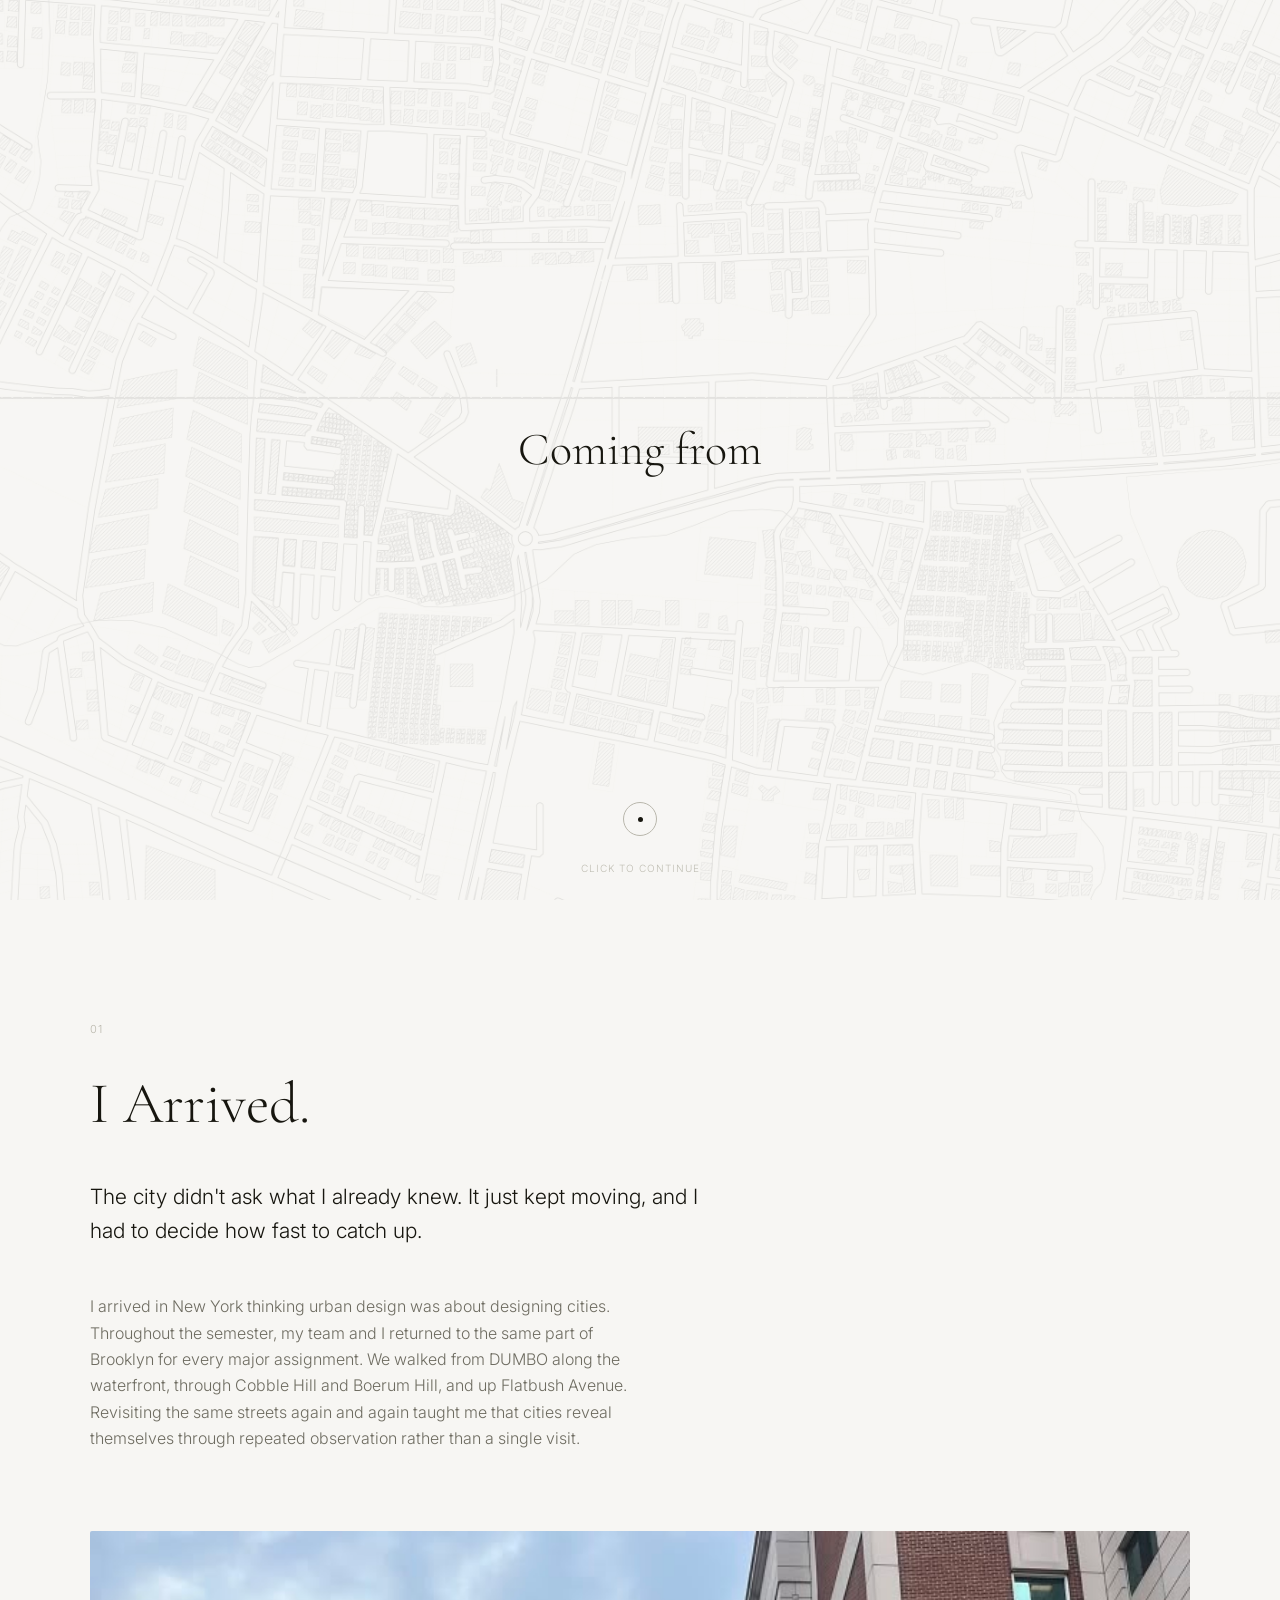
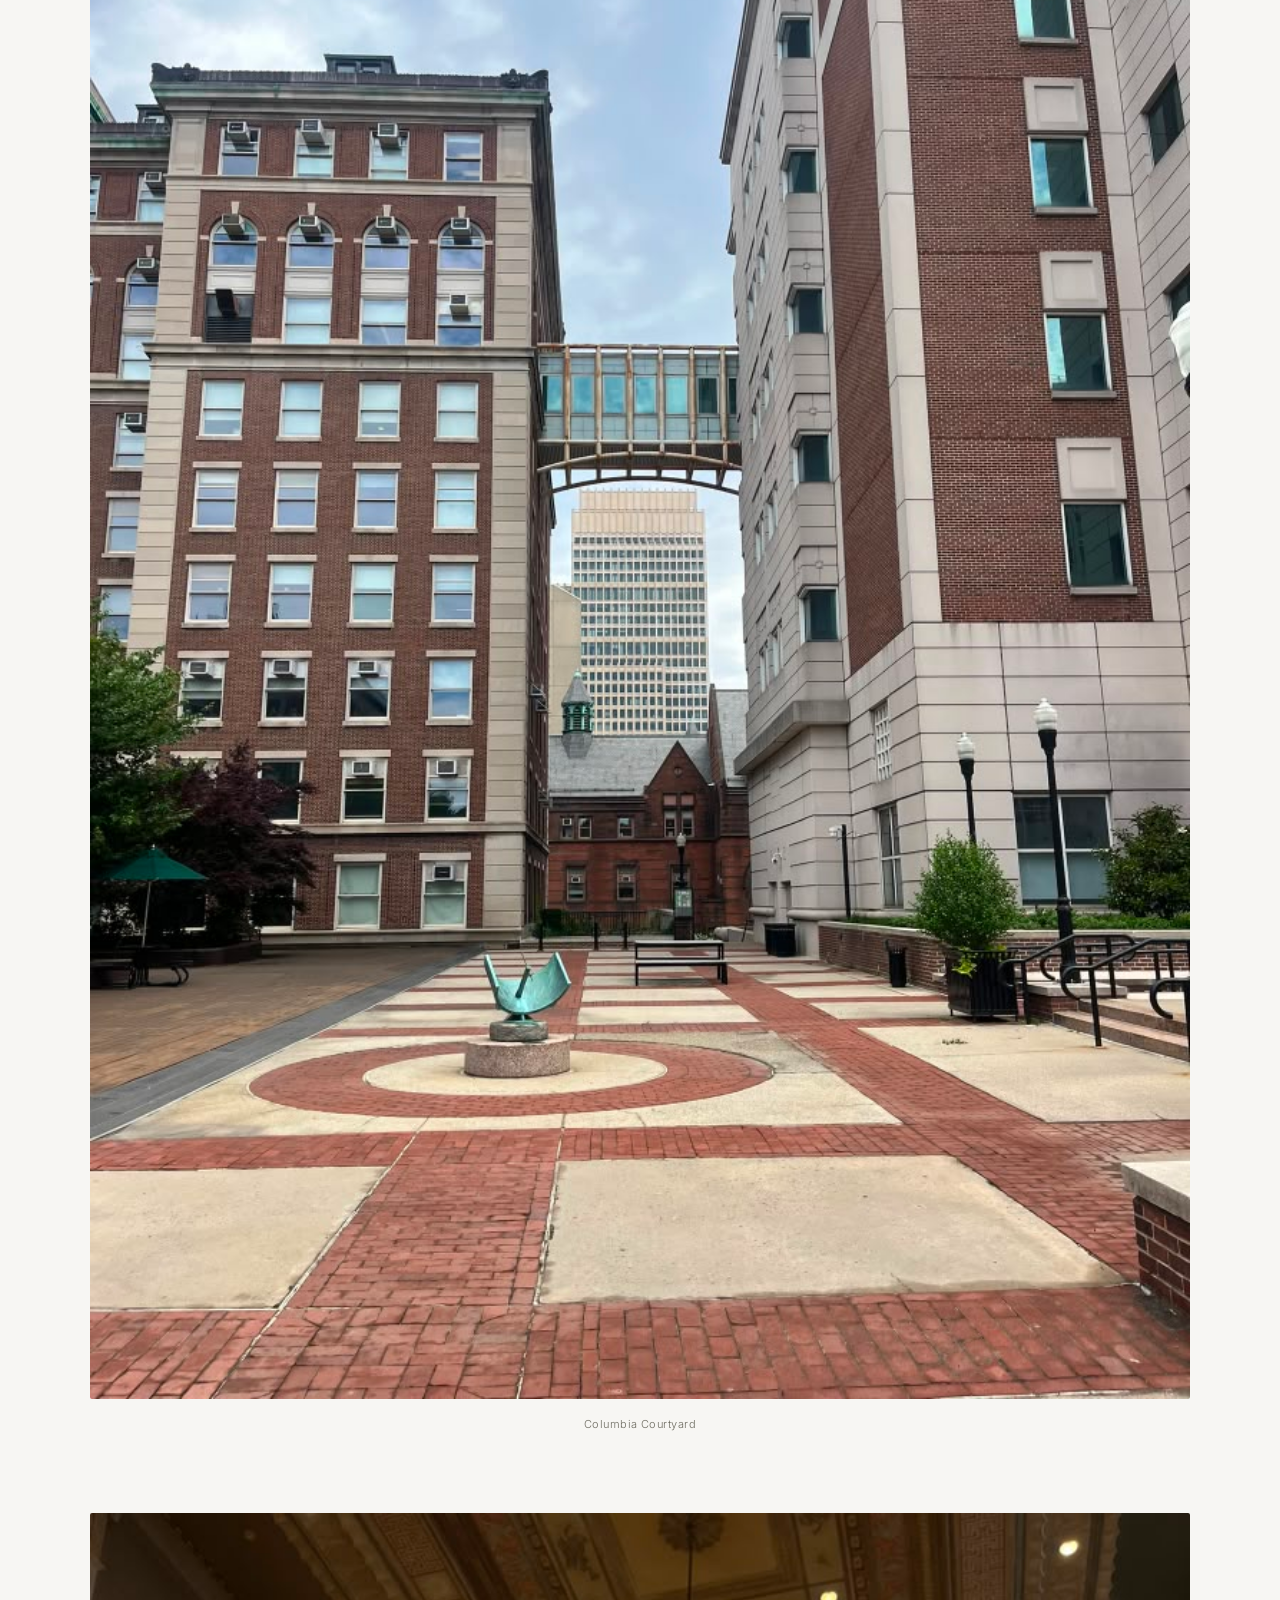
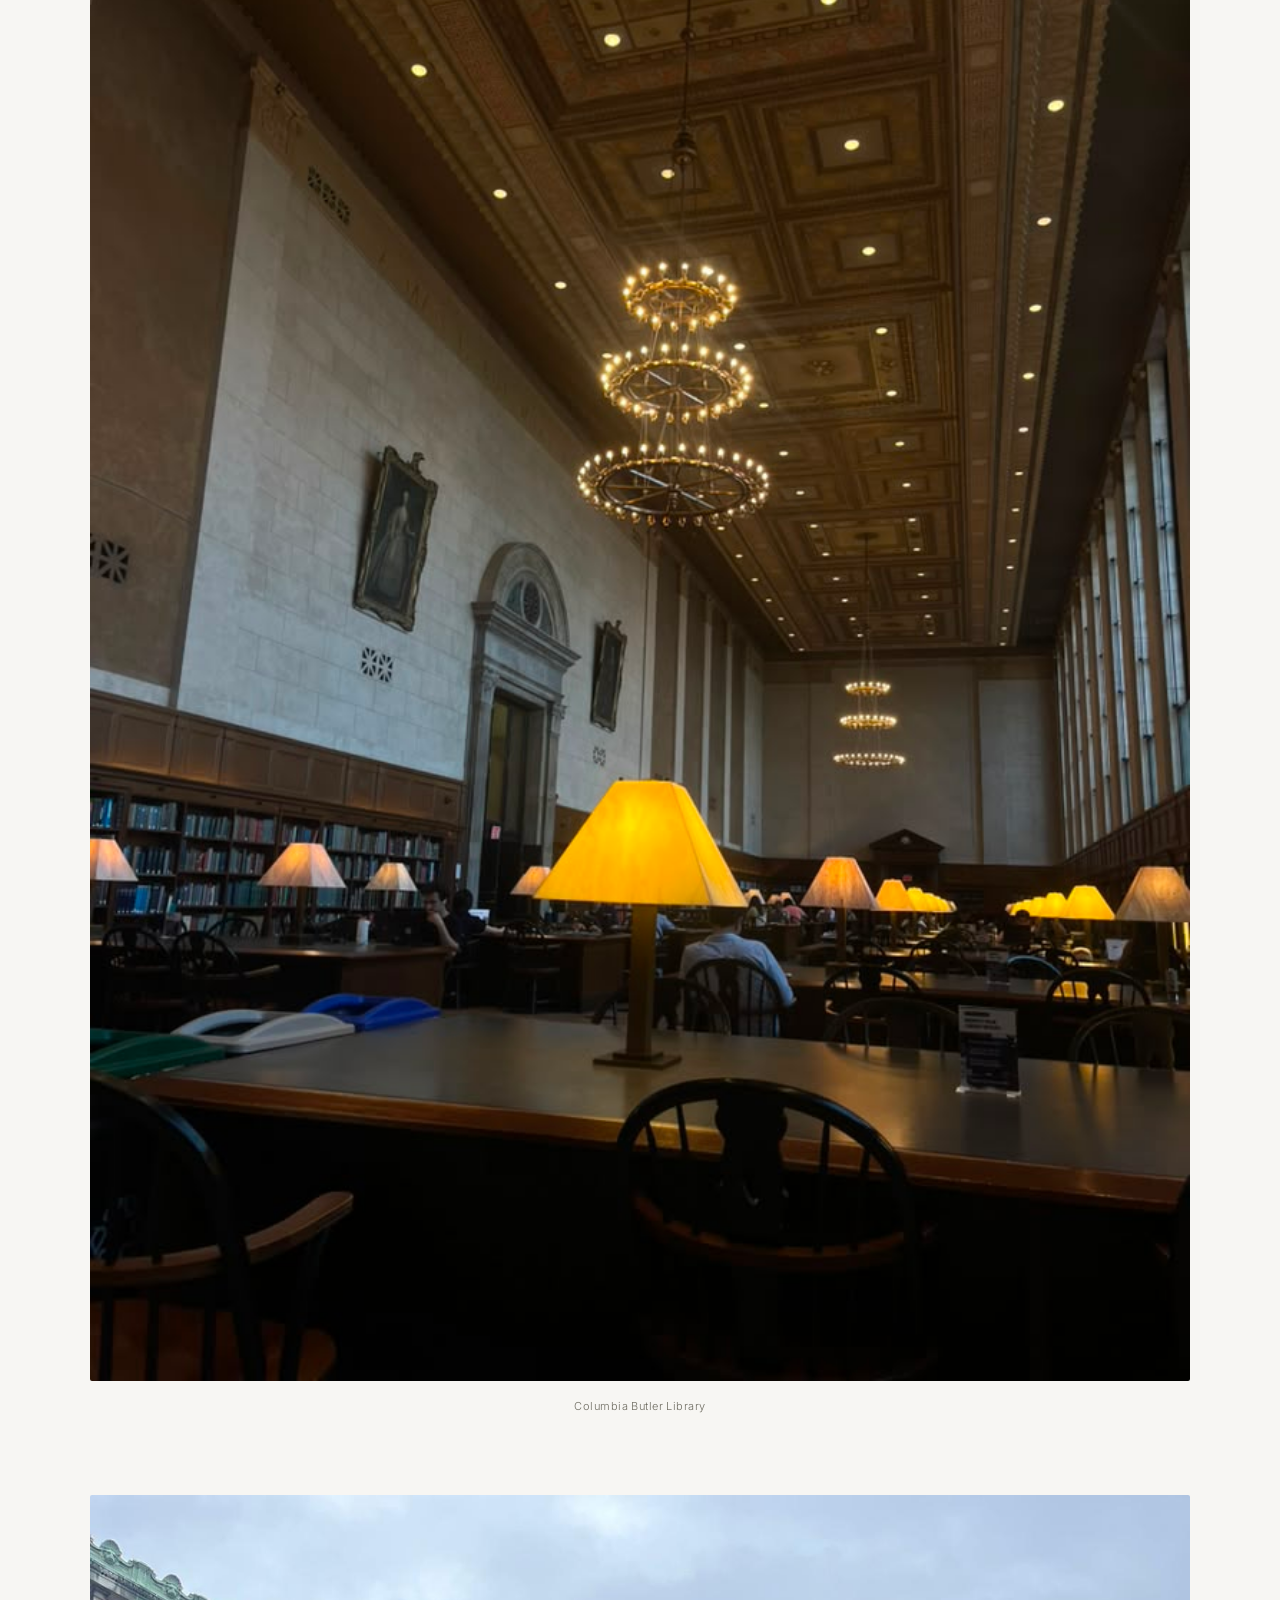
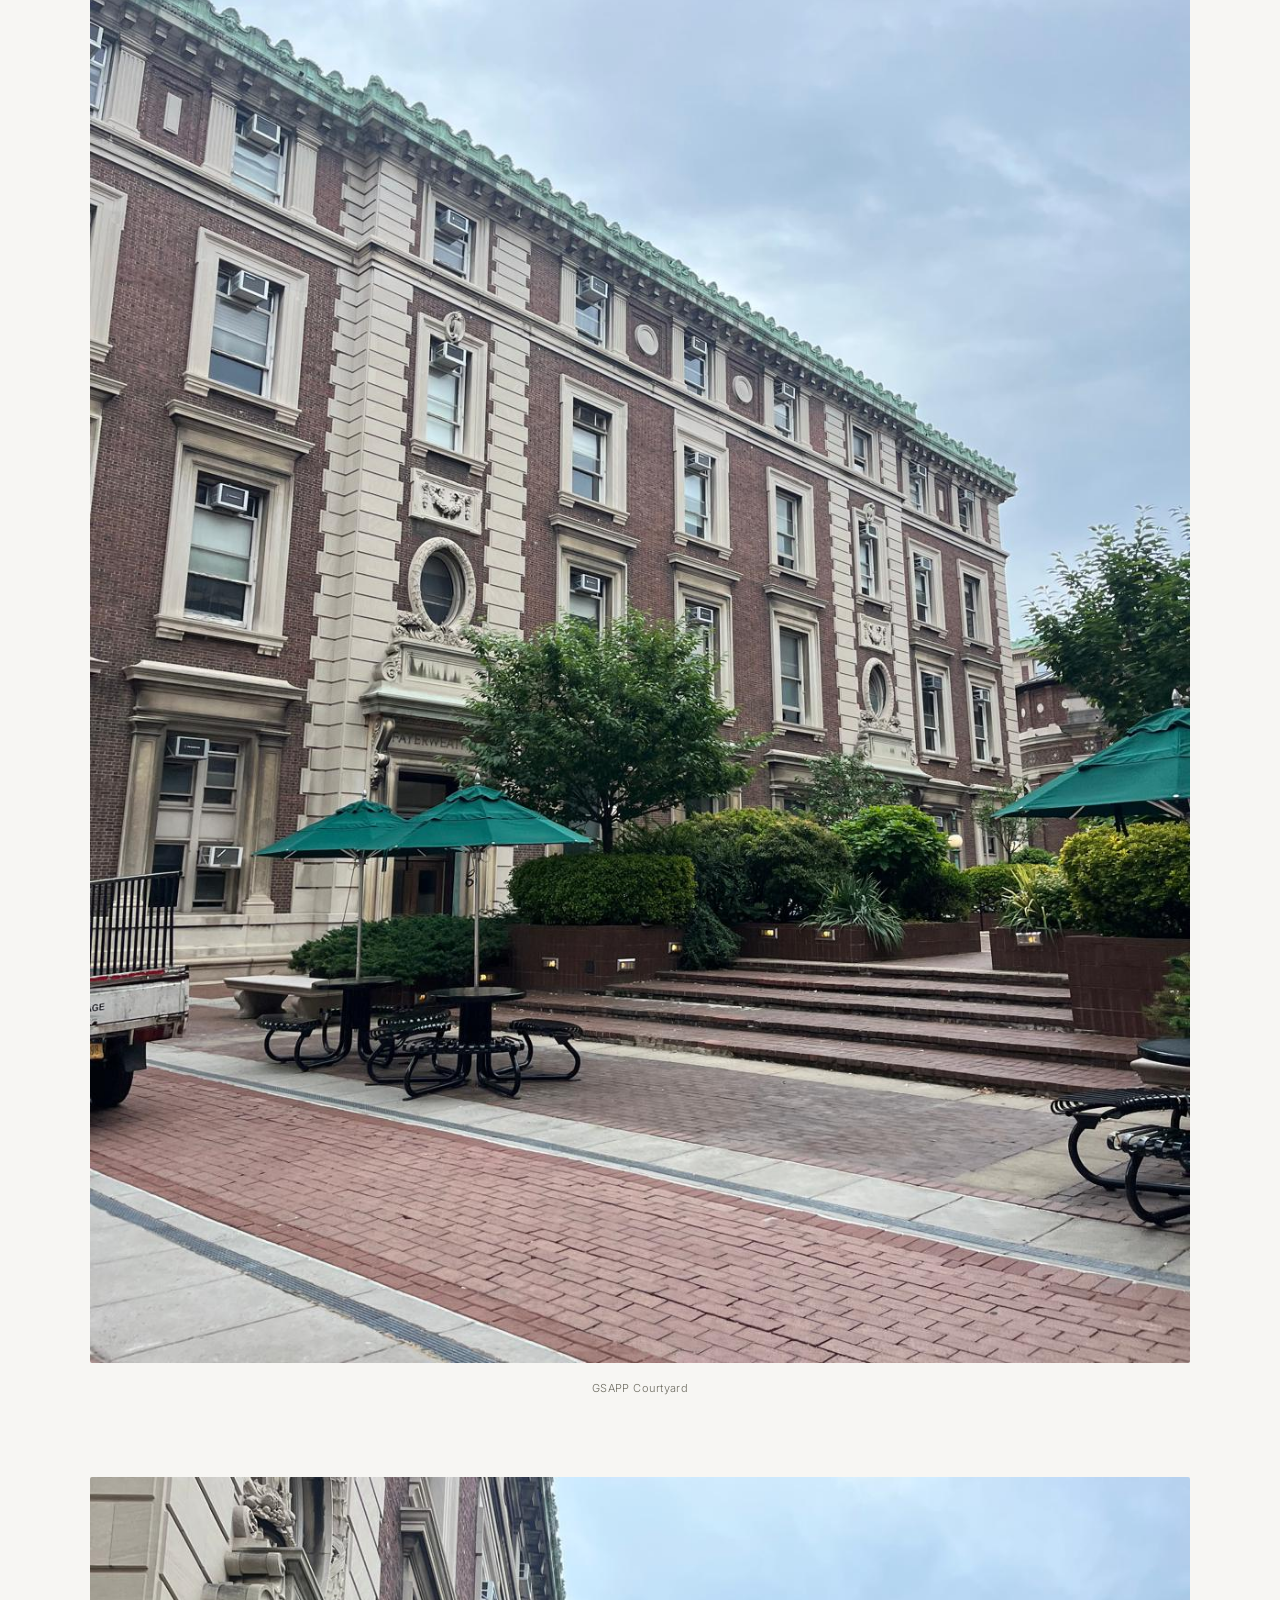
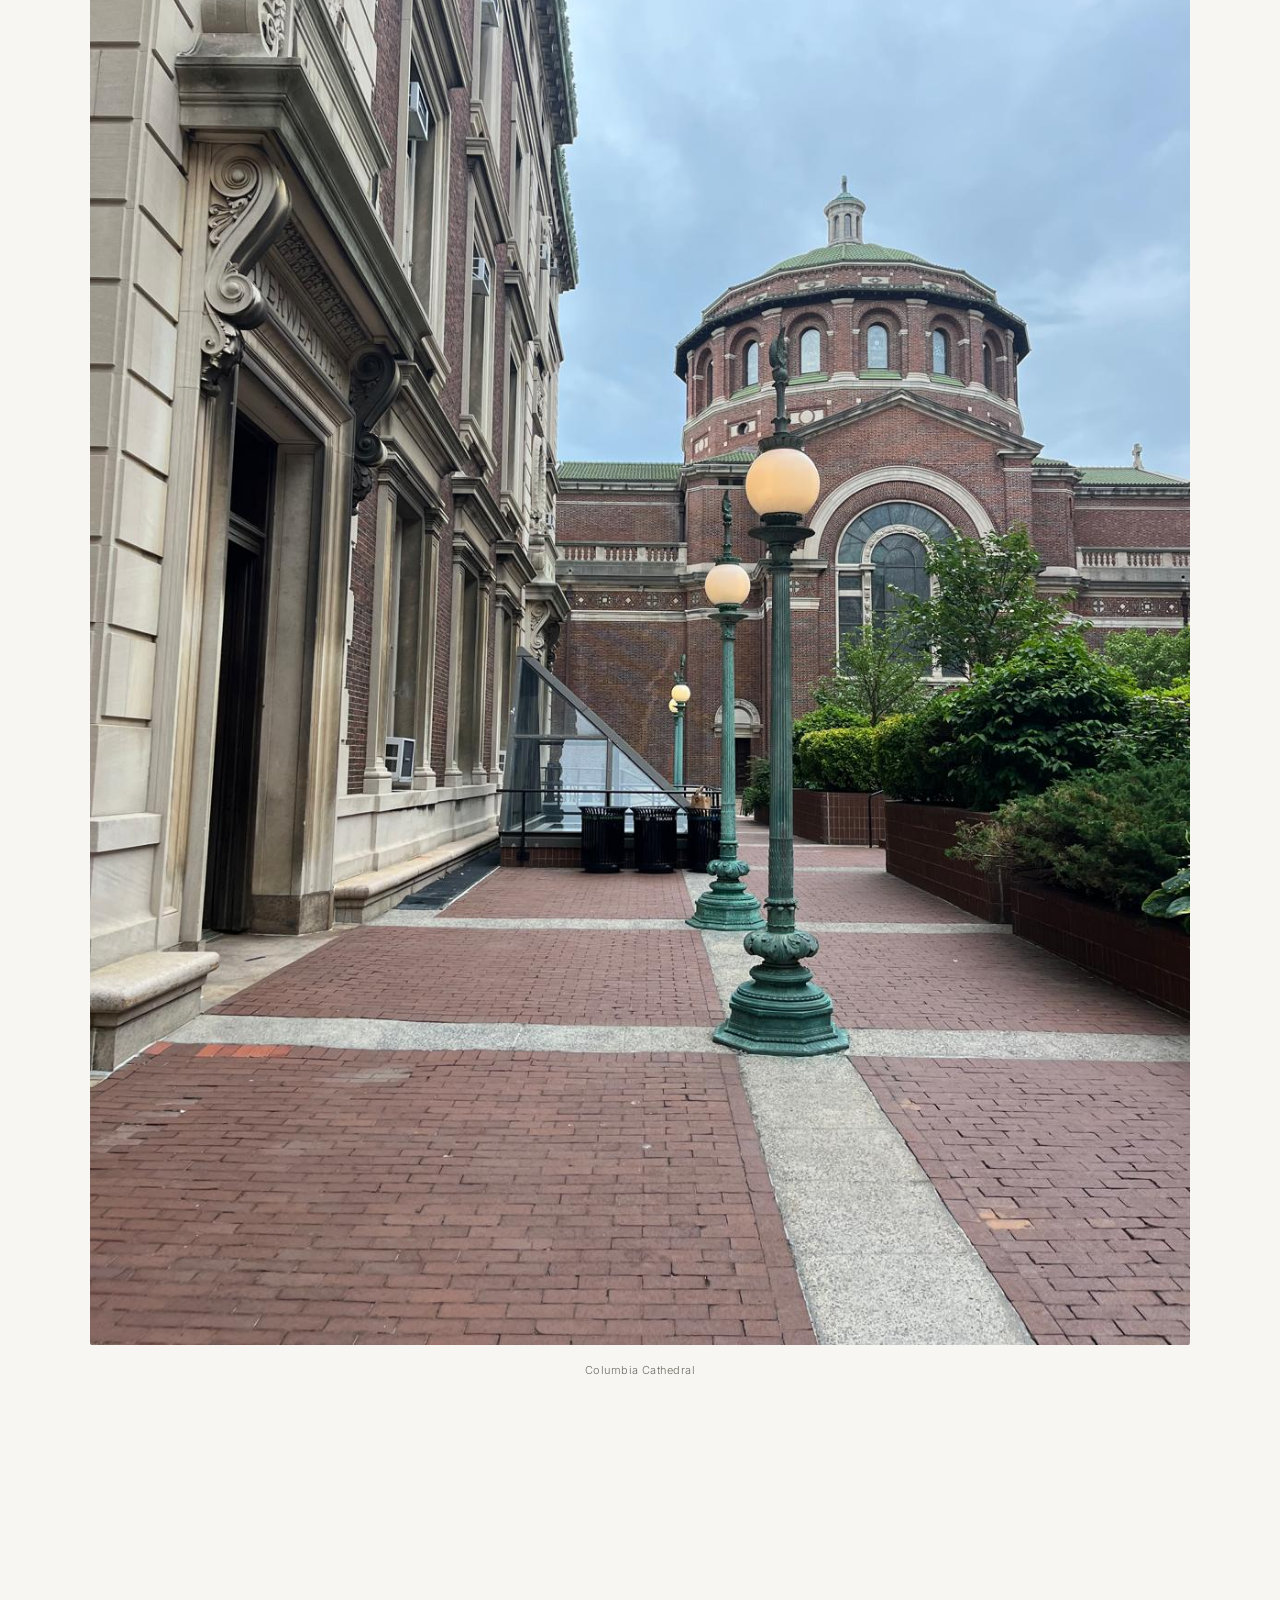
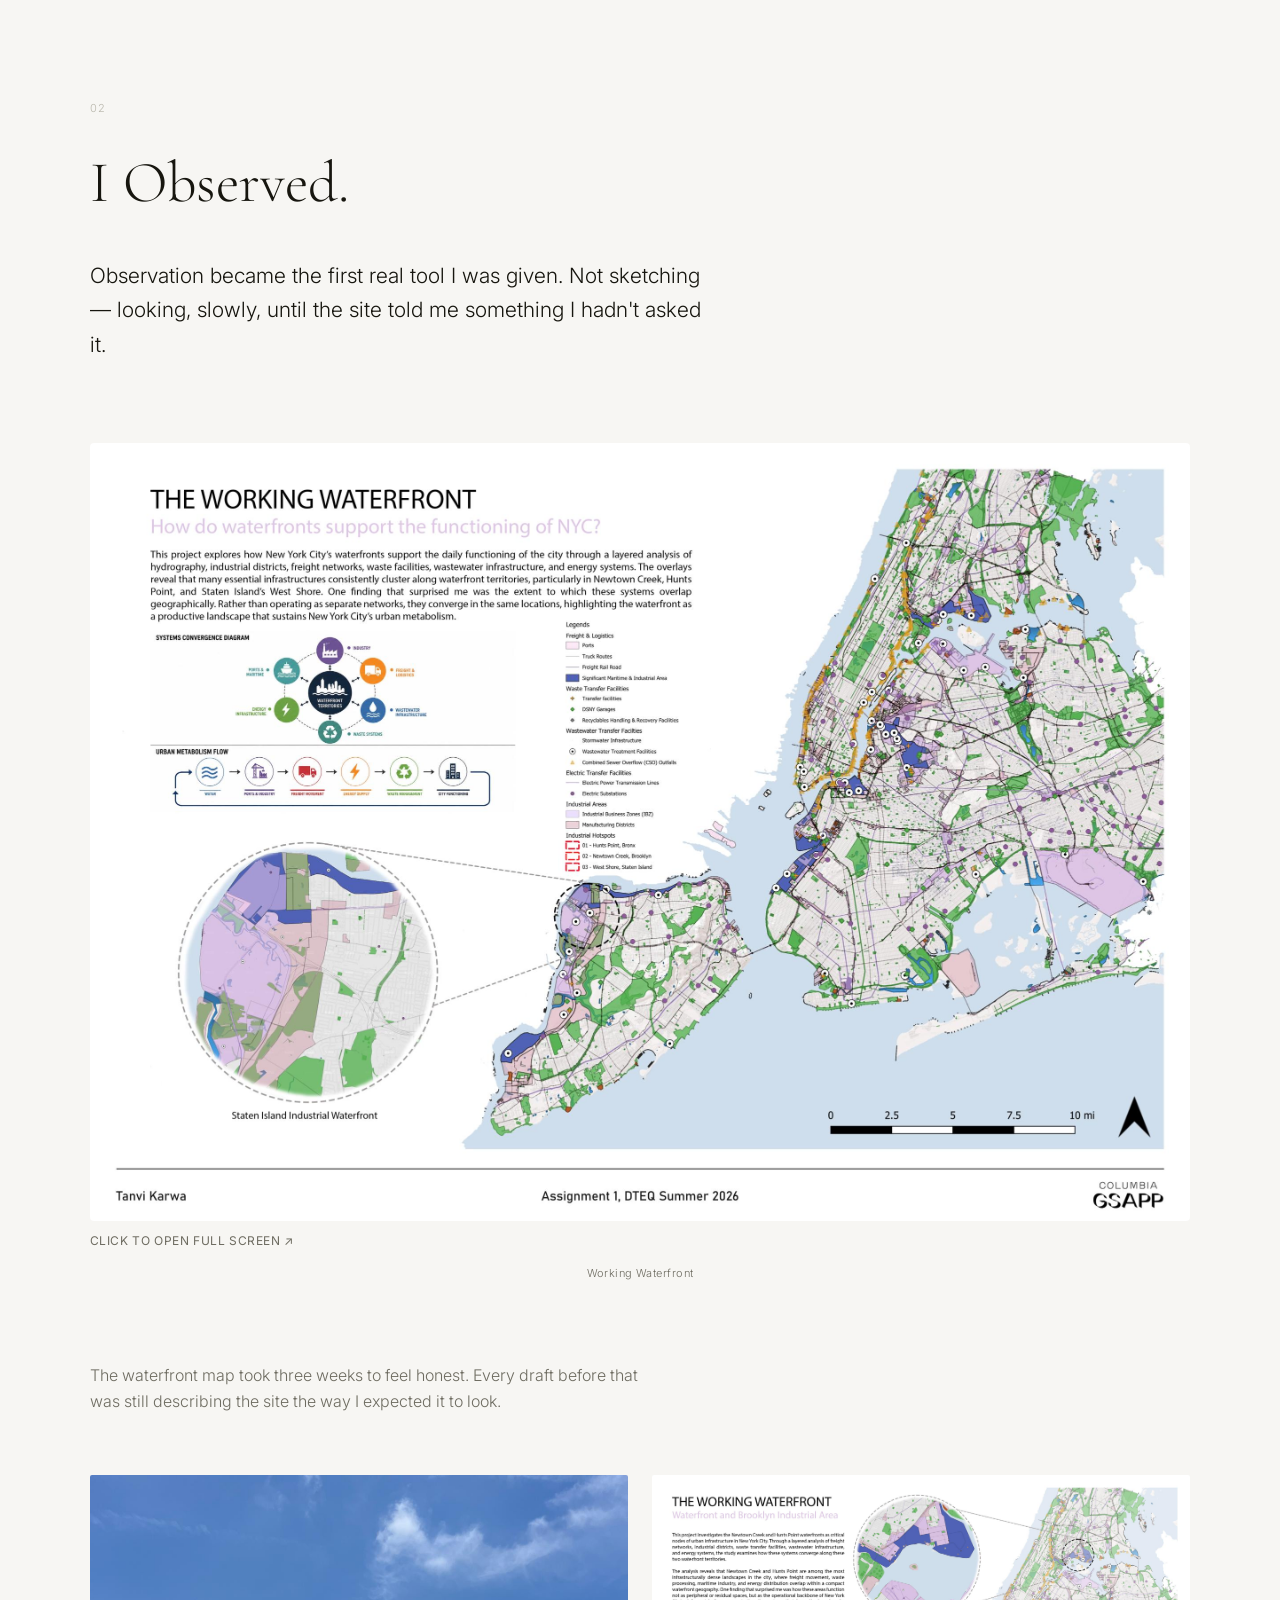
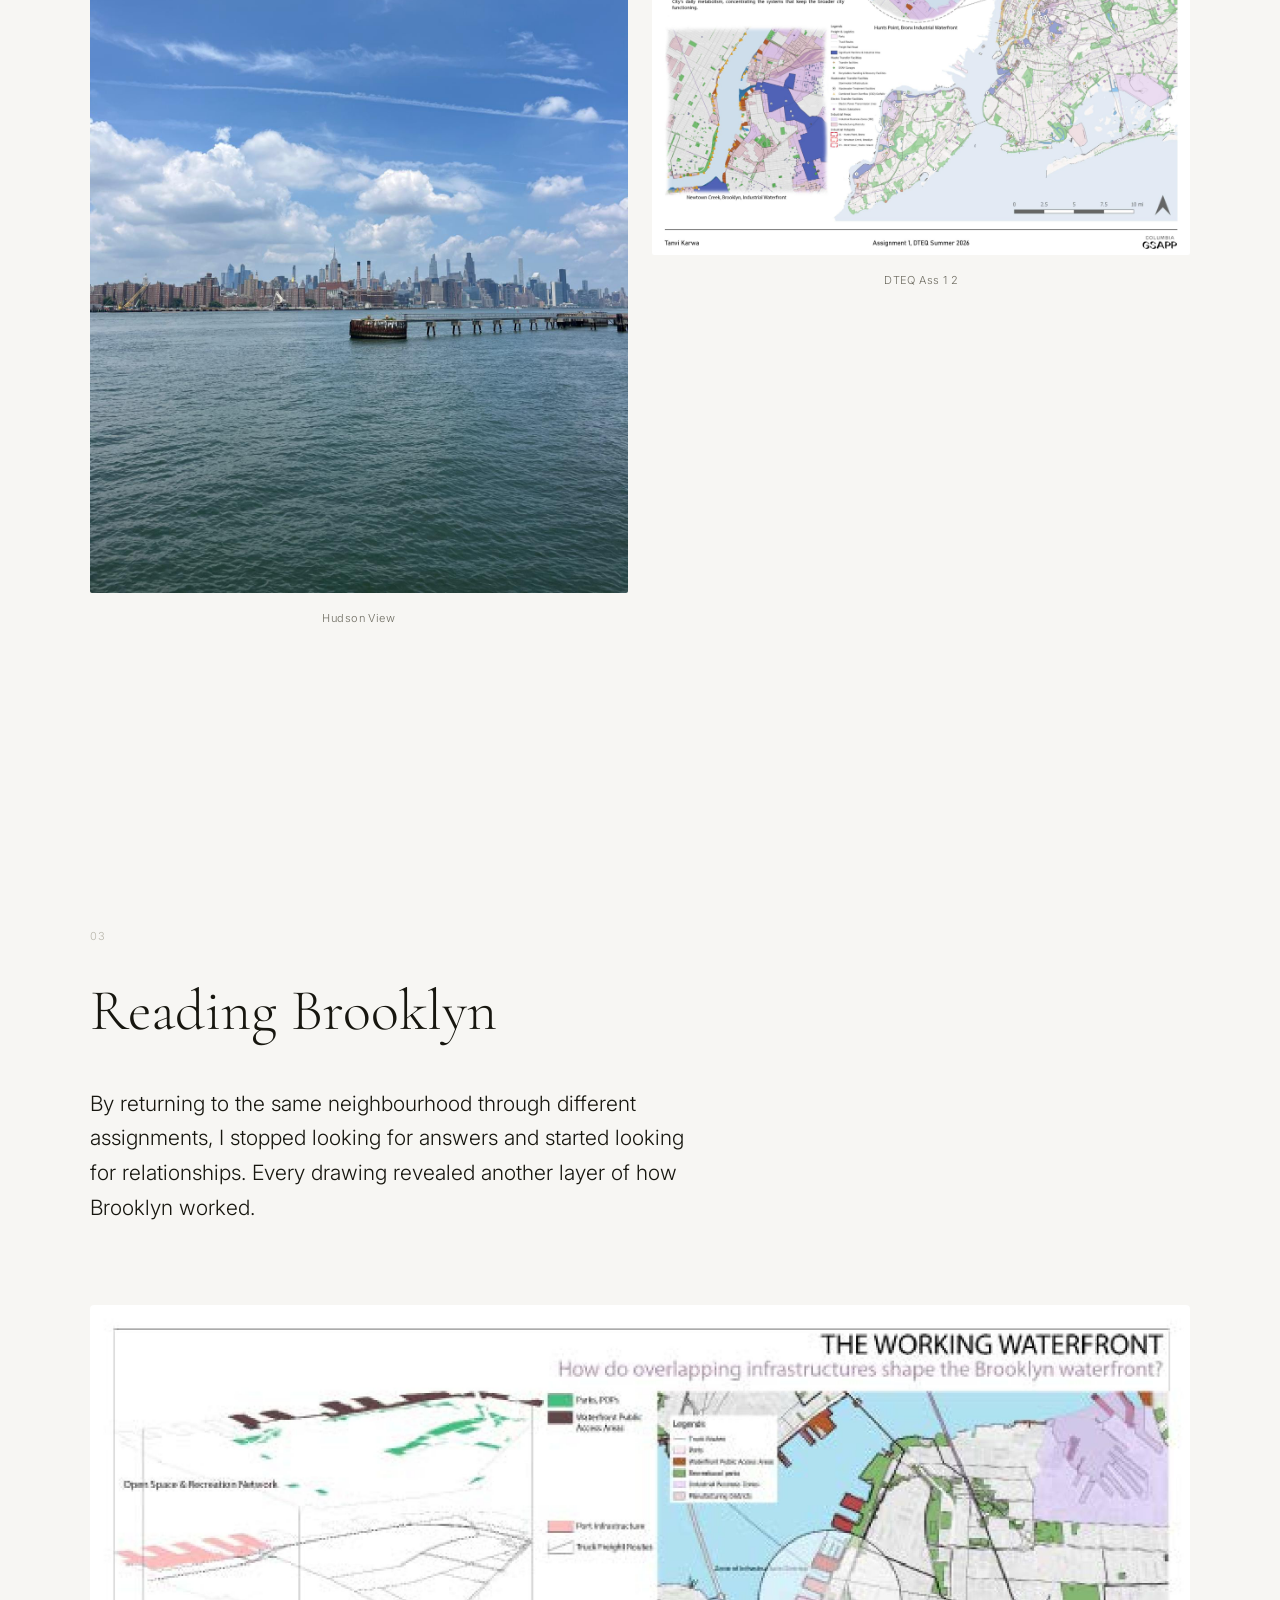
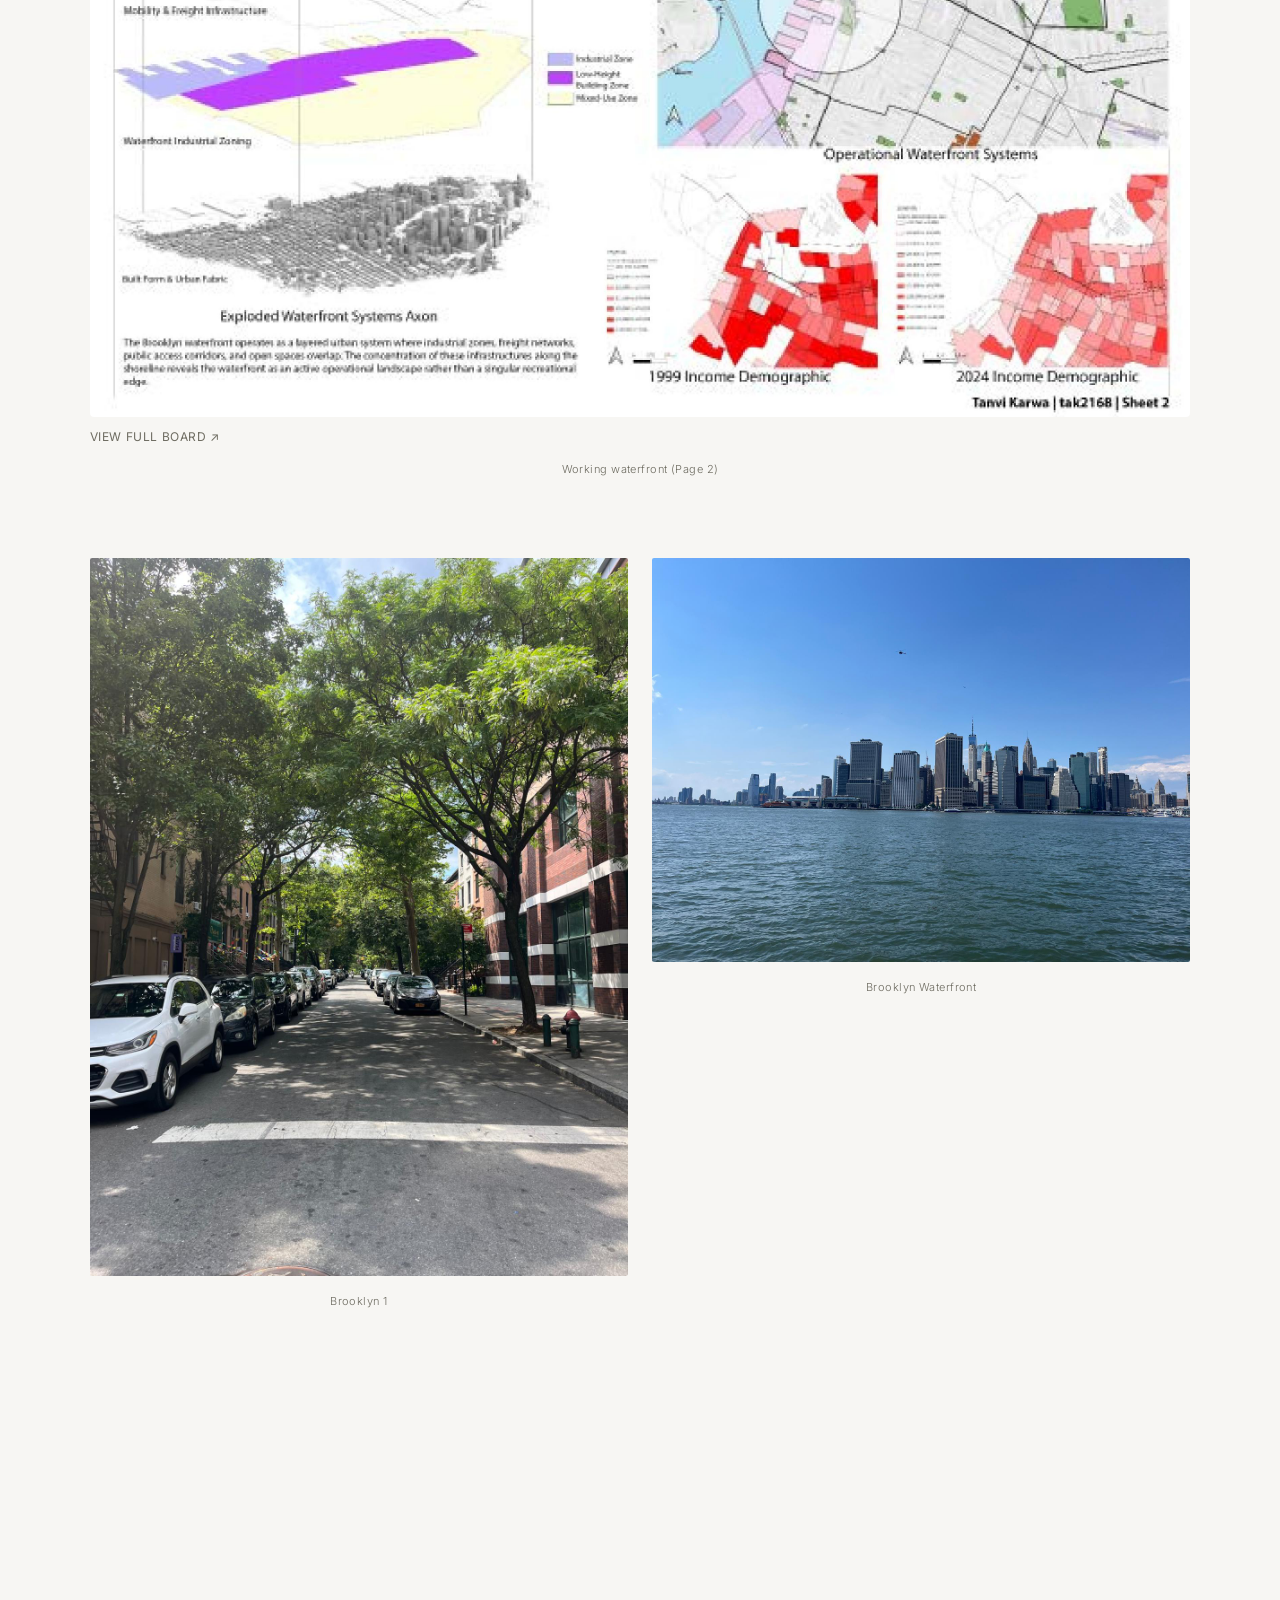
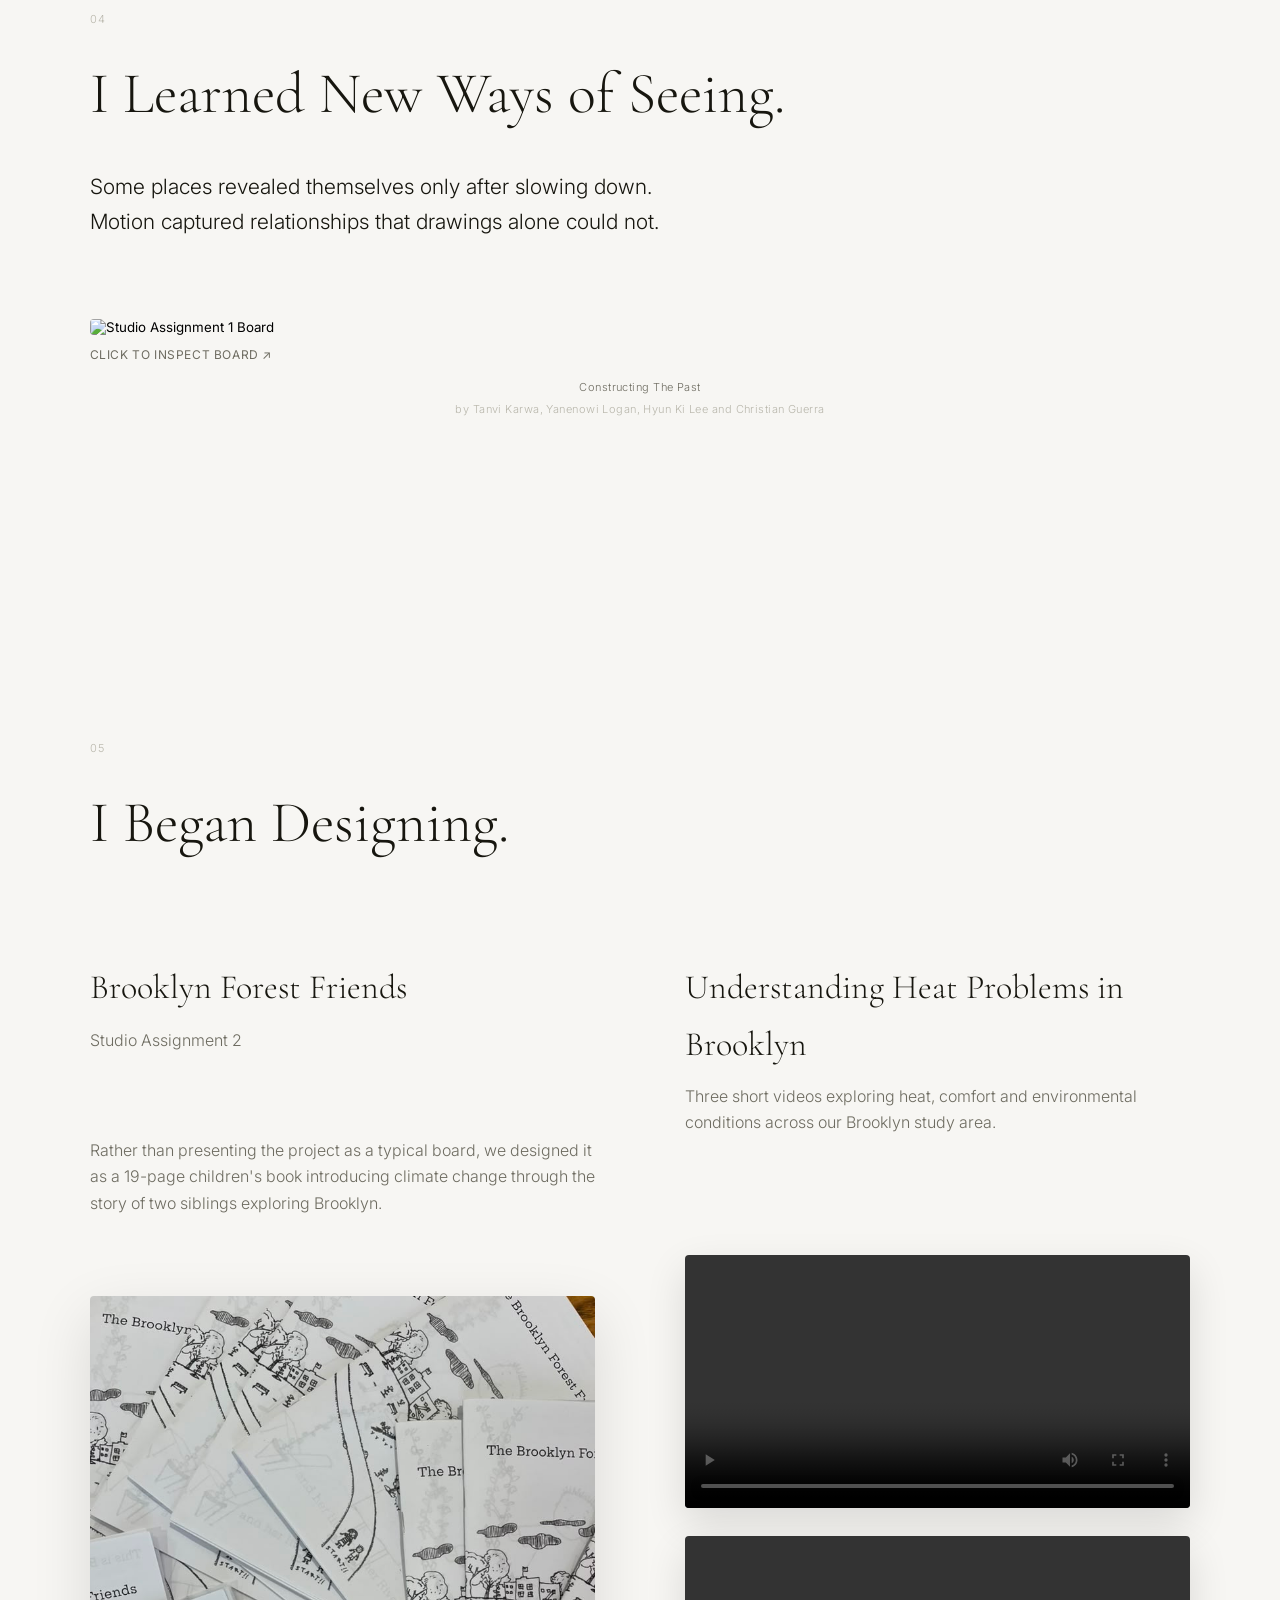
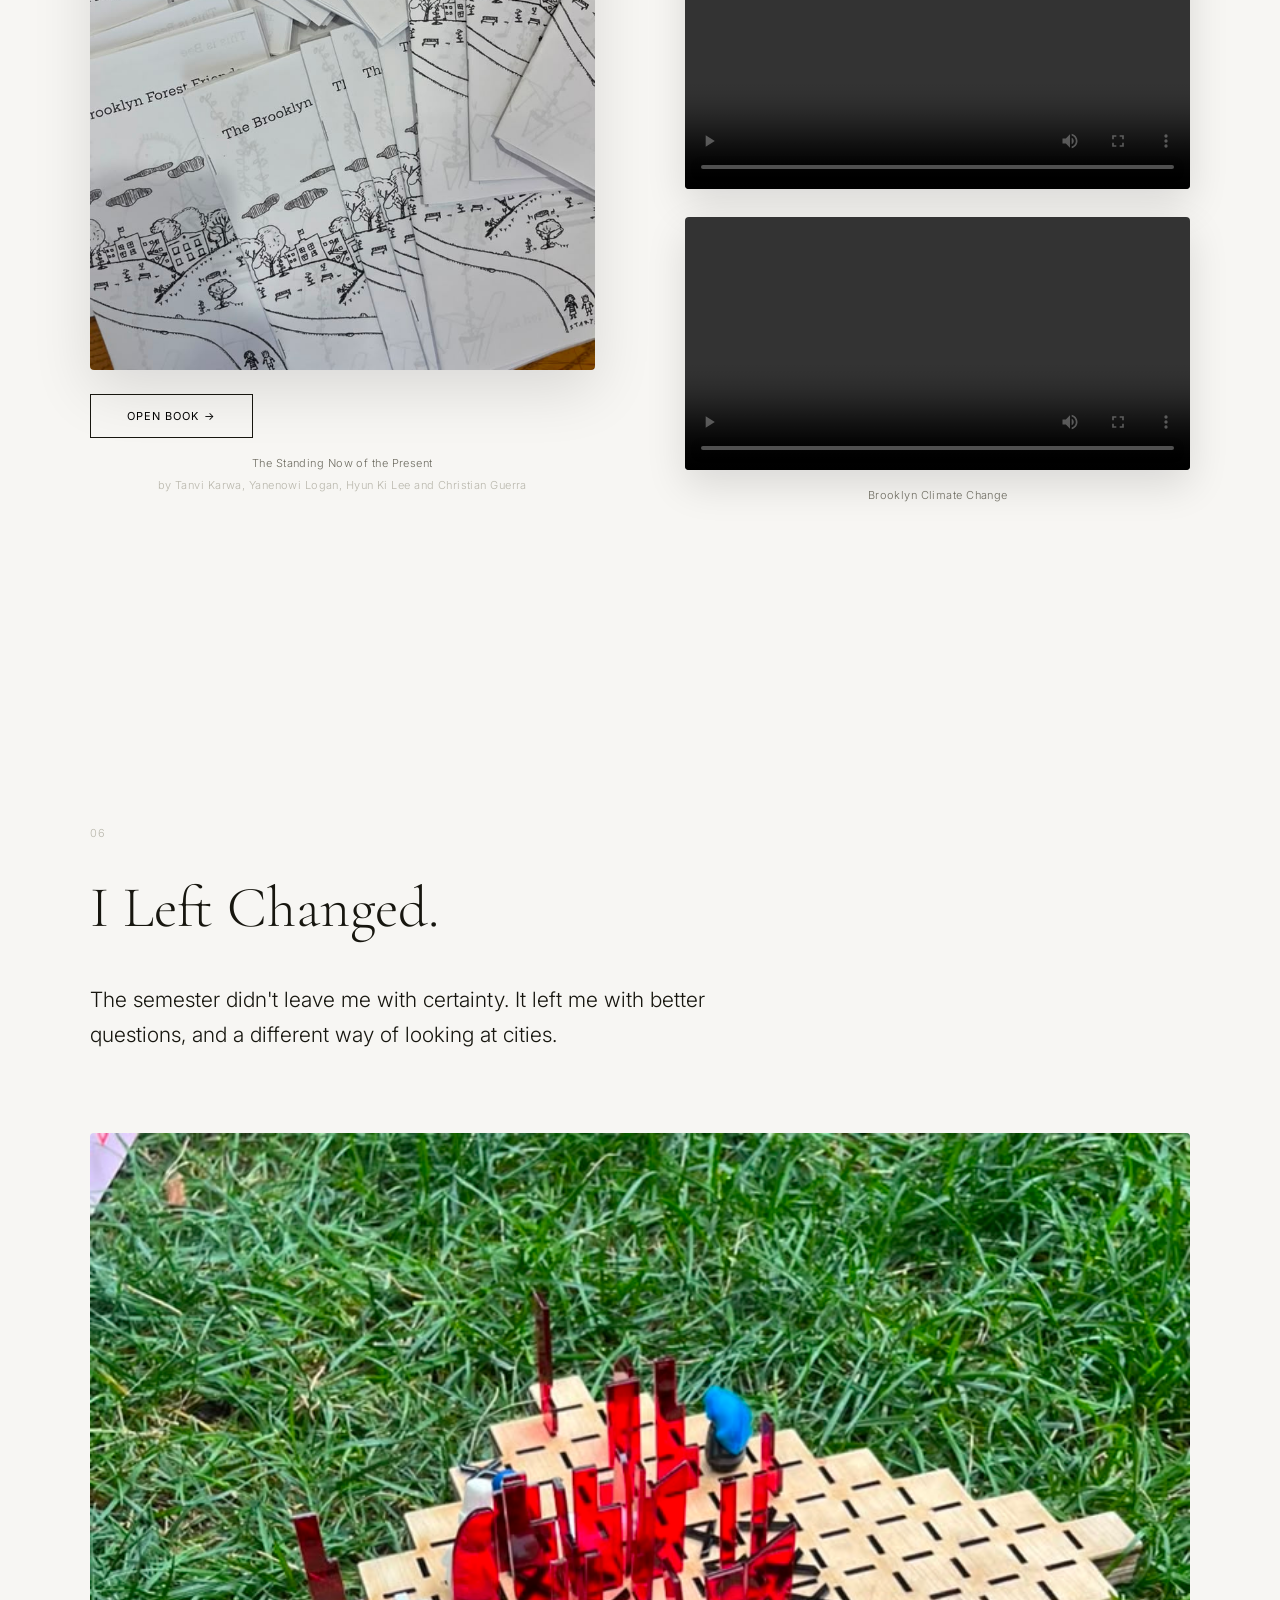
==== commit fa50255d: "Update index.html" ====
--- a/index.html
+++ b/index.html
@@ -146,16 +146,7 @@
                 Observation became the first real tool I was given. Not sketching — looking, slowly, until the site told me something I hadn't asked it.
             </p>
 
-            <button class="map-trigger reveal js-open-board" data-src="2. OBSERVATIONS/dteq ass 1 1.jpg" aria-label="Open Full Screen Board">
-                <img src="2. OBSERVATIONS/dteq ass 1 1.jpg" class="board-image" alt="DTEQ Working Waterfront Board">
-                <span class="map-trigger-label">Click to open full screen ↗</span>
-            </button>
-
-            <p class="chapter-body reveal">
-                The waterfront map took three weeks to feel honest. Every draft before that was still describing the site the way I expected it to look.
-            </p>
-
-           <figure class="captioned-figure reveal">
+            <figure class="captioned-figure reveal">
                 <button class="map-trigger js-open-board" data-src="2. OBSERVATIONS/dteq ass 1 1.jpg" aria-label="Open Full Screen Board">
                     <img src="2. OBSERVATIONS/dteq ass 1 1.jpg" class="board-image" alt="DTEQ Working Waterfront Board">
                     <span class="map-trigger-label">Click to open full screen ↗</span>
@@ -176,7 +167,6 @@
                     <img src="2. OBSERVATIONS/dteq ass 1 2.jpg" alt="Waterfront Analysis Details">
                     <figcaption>DTEQ Ass 1 2</figcaption>
                 </figure>
-            </div>
             </div>
         </section>
 
@@ -188,11 +178,7 @@
                 By returning to the same neighbourhood through different assignments, I stopped looking for answers and started looking for relationships. Every drawing revealed another layer of how Brooklyn worked.
             </p>
 
-            <button class="map-trigger reveal js-open-board" data-src="3. QUESTIONS/dteq ass 2 2.jpg" aria-label="View Full Board">
-                <img src="3. QUESTIONS/dteq ass 2 2.jpg" class="board-image" alt="Brooklyn Board">
-                <span class="map-trigger-label">View Full Board ↗</span>
-            </button>
-<figure class="captioned-figure reveal">
+            <figure class="captioned-figure reveal">
                 <button class="map-trigger js-open-board" data-src="3. QUESTIONS/dteq ass 2 2.jpg" aria-label="View Full Board">
                     <img src="3. QUESTIONS/dteq ass 2 2.jpg" class="board-image" alt="Brooklyn Board">
                     <span class="map-trigger-label">View Full Board ↗</span>
@@ -220,16 +206,13 @@
                 Some places revealed themselves only after slowing down. Motion captured relationships that drawings alone could not.
             </p>
 
-            <button class="map-trigger reveal js-open-board" data-src="4. NEW WAYS/studio ass 1.jpg" aria-label="Inspect Board">
-                <figure class="captioned-figure reveal">
+            <figure class="captioned-figure reveal">
                 <button class="map-trigger js-open-board" data-src="4. NEW WAYS/studio ass 1.jpg" aria-label="Inspect Board">
                     <img src="4. NEW WAYS/studio ass 1.jpg" class="board-image" alt="Studio Assignment 1 Board">
                     <span class="map-trigger-label">Click to Inspect Board ↗</span>
                 </button>
                 <figcaption>Constructing The Past<span class="fig-author">by Tanvi Karwa, Yanenowi Logan, Hyun Ki Lee and Christian Guerra</span></figcaption>
             </figure>
-                <span class="map-trigger-label">Click to Inspect Board ↗</span>
-            </button>
         </section>
 
         <!-- CHAPTER 05 -->
@@ -244,15 +227,13 @@
                     <p class="chapter-body">
                         Rather than presenting the project as a typical board, we designed it as a 19-page children's book introducing climate change through the story of two siblings exploring Brooklyn.
                     </p>
-                    <button class="book-trigger js-open-book" aria-label="Open Book">
-<figure class="captioned-figure">
+                    <figure class="captioned-figure">
                         <button class="book-trigger js-open-book" aria-label="Open Book">
                             <img src="5. DESIGN/studio ass 2 collection.jpeg" class="book-cover" alt="Brooklyn Forest Friends Cover">
                             <span class="open-book-btn">Open Book &rarr;</span>
                         </button>
                         <figcaption>The Standing Now of the Present<span class="fig-author">by Tanvi Karwa, Yanenowi Logan, Hyun Ki Lee and Christian Guerra</span></figcaption>
-                    </figure>                        <span class="open-book-btn">Open Book &rarr;</span>
-                    </button>
+                    </figure>
                 </div>
 
                 <div class="split-col">
@@ -274,7 +255,6 @@
                         </div>
                         <figcaption>Brooklyn Climate Change</figcaption>
                     </figure>
-                    </div>
                 </div>
             </div>
         </section>
@@ -287,7 +267,7 @@
                 The semester didn't leave me with certainty. It left me with better questions, and a different way of looking at cities.
             </p>
 
-          <figure class="captioned-figure reveal">
+            <figure class="captioned-figure reveal">
                 <button class="map-trigger js-open-board" data-src="6. CHANGES/studio ass 3 1.jpeg" aria-label="Inspect Board">
                     <img src="6. CHANGES/studio ass 3 1.jpeg" class="board-image" alt="Final Exhibition Board">
                     <span class="map-trigger-label">Click to inspect board ↗</span>
@@ -303,7 +283,6 @@
                 </div>
                 <figcaption>Plural Futures<span class="fig-author">by Tanvi Karwa, Yanenowi Logan, Hyun Ki Lee and Christian Guerra</span></figcaption>
             </figure>
-            </div>
         </section>
 
         <!-- EPILOGUE -->
@@ -319,18 +298,18 @@
                 <p>If every neighbourhood tells a different story, what does it mean to design for an entire city?</p>
             </div>
             
-       <div class="epilogue-gallery chapter-gallery reveal">
+            <div class="epilogue-gallery chapter-gallery reveal">
                 <figure class="captioned-figure">
                     <img src="7. EPILOGUE/lincoln.jpeg" class="full-image" alt="Lincoln">
-                    <figcaption>Lincoln</figcaption>
+                    <figcaption>Lincoln Centre for Performing Arts Courtyard</figcaption>
                 </figure>
                 <figure class="captioned-figure">
                     <img src="7. EPILOGUE/google.jpeg" class="full-image" alt="Google">
-                    <figcaption>Google</figcaption>
+                    <figcaption>Google Office Exteriors</figcaption>
                 </figure>
                 <figure class="captioned-figure">
                     <img src="7. EPILOGUE/highbridge.jpeg" class="full-image" alt="Highbridge">
-                    <figcaption>Highbridge</figcaption>
+                    <figcaption>Highbridge, Bronx</figcaption>
                 </figure>
                 <figure class="captioned-figure">
                     <img src="7. EPILOGUE/ivy townhouse.jpeg" class="full-image" alt="Ivy Townhouse">
@@ -338,11 +317,11 @@
                 </figure>
                 <figure class="captioned-figure">
                     <img src="7. EPILOGUE/domino.jpeg" class="full-image" alt="Domino Park">
-                    <figcaption>Domino</figcaption>
+                    <figcaption>Domino Sugar Factory</figcaption>
                 </figure>
                 <figure class="captioned-figure">
                     <img src="7. EPILOGUE/empire.jpeg" class="full-image" alt="Empire State">
-                    <figcaption>Empire</figcaption>
+                    <figcaption>Empire State of Mind</figcaption>
                 </figure>
             </div>
 
@@ -376,52 +355,51 @@
             <img id="boardViewerImage" src="" alt="Expanded Board View">
         </div>
     </div>
-<!-- Book Viewer -->
-<div id="bookModal" class="modal book-modal" aria-hidden="true">
-    <button class="modal-close js-close-modal" aria-label="Close Book">&times;</button>
-    <div class="modal-content" style="position: relative; width: 100%; max-width: 1300px;">
-        
-        <!-- NEW: Previous Button -->
-        <button class="book-nav prev-page" id="prevPageBtn" aria-label="Previous Page">← Prev</button>
-
-        <div id="flipbook" class="flipbook-container">
-            <!-- Cover image removed! Starting straight from page 1 -->
-            <div class="page"><img src="5. DESIGN/studio ass 2 1.jpg" alt=""></div>
-            <div class="page"><img src="5. DESIGN/studio ass 2 2.jpg" alt=""></div>
-            <div class="page"><img src="5. DESIGN/studio ass 2 3.jpg" alt=""></div>
-            <div class="page"><img src="5. DESIGN/studio ass 2 4.jpg" alt=""></div>
-            <div class="page"><img src="5. DESIGN/studio ass 2 5.jpg" alt=""></div>
-            <div class="page"><img src="5. DESIGN/studio ass 2 6.jpg" alt=""></div>
-            <div class="page"><img src="5. DESIGN/studio ass 2 7.jpg" alt=""></div>
-            <div class="page"><img src="5. DESIGN/studio ass 2 8.jpg" alt=""></div>
-            <div class="page"><img src="5. DESIGN/studio ass 2 9.jpg" alt=""></div>
-            <div class="page"><img src="5. DESIGN/studio ass 2 10.jpg" alt=""></div>
-            <div class="page"><img src="5. DESIGN/studio ass 2 11.jpg" alt=""></div>
-            <div class="page"><img src="5. DESIGN/studio ass 2 12.jpg" alt=""></div>
-            <div class="page"><img src="5. DESIGN/studio ass 2 13.jpg" alt=""></div>
-            <div class="page"><img src="5. DESIGN/studio ass 2 14.jpg" alt=""></div>
-            <div class="page"><img src="5. DESIGN/studio ass 2 15.jpg" alt=""></div>
-            <div class="page"><img src="5. DESIGN/studio ass 2 16.jpg" alt=""></div>
-            <div class="page"><img src="5. DESIGN/studio ass 2 17.jpg" alt=""></div>
-            <div class="page"><img src="5. DESIGN/studio ass 2 18.jpg" alt=""></div>
-            <div class="page"><img src="5. DESIGN/studio ass 2 19.jpg" alt=""></div>
+
+    <!-- Book Viewer -->
+    <div id="bookModal" class="modal book-modal" aria-hidden="true">
+        <button class="modal-close js-close-modal" aria-label="Close Book">&times;</button>
+        <div class="modal-content" style="position: relative; width: 100%; max-width: 1300px;">
+            
+            <!-- NEW: Previous Button -->
+            <button class="book-nav prev-page" id="prevPageBtn" aria-label="Previous Page">← Prev</button>
+
+            <div id="flipbook" class="flipbook-container">
+                <!-- Cover image removed! Starting straight from page 1 -->
+                <div class="page"><img src="5. DESIGN/studio ass 2 1.jpg" alt=""></div>
+                <div class="page"><img src="5. DESIGN/studio ass 2 2.jpg" alt=""></div>
+                <div class="page"><img src="5. DESIGN/studio ass 2 3.jpg" alt=""></div>
+                <div class="page"><img src="5. DESIGN/studio ass 2 4.jpg" alt=""></div>
+                <div class="page"><img src="5. DESIGN/studio ass 2 5.jpg" alt=""></div>
+                <div class="page"><img src="5. DESIGN/studio ass 2 6.jpg" alt=""></div>
+                <div class="page"><img src="5. DESIGN/studio ass 2 7.jpg" alt=""></div>
+                <div class="page"><img src="5. DESIGN/studio ass 2 8.jpg" alt=""></div>
+                <div class="page"><img src="5. DESIGN/studio ass 2 9.jpg" alt=""></div>
+                <div class="page"><img src="5. DESIGN/studio ass 2 10.jpg" alt=""></div>
+                <div class="page"><img src="5. DESIGN/studio ass 2 11.jpg" alt=""></div>
+                <div class="page"><img src="5. DESIGN/studio ass 2 12.jpg" alt=""></div>
+                <div class="page"><img src="5. DESIGN/studio ass 2 13.jpg" alt=""></div>
+                <div class="page"><img src="5. DESIGN/studio ass 2 14.jpg" alt=""></div>
+                <div class="page"><img src="5. DESIGN/studio ass 2 15.jpg" alt=""></div>
+                <div class="page"><img src="5. DESIGN/studio ass 2 16.jpg" alt=""></div>
+                <div class="page"><img src="5. DESIGN/studio ass 2 17.jpg" alt=""></div>
+                <div class="page"><img src="5. DESIGN/studio ass 2 18.jpg" alt=""></div>
+                <div class="page"><img src="5. DESIGN/studio ass 2 19.jpg" alt=""></div>
+            </div>
+
+            <!-- NEW: Next Button -->
+            <button class="book-nav next-page" id="nextPageBtn" aria-label="Next Page">Next →</button>
+            
         </div>
-
-        <!-- NEW: Next Button -->
-        <button class="book-nav next-page" id="nextPageBtn" aria-label="Next Page">Next →</button>
-        
     </div>
-</div>
-</div>
-<!-- All your website content, modals, and the flipbook above this -->
-        
-      <!-- 1. Load an older jQuery (Turn.js plays nicely with 2.2.4) -->
-<script src="https://cdnjs.cloudflare.com/ajax/libs/jquery/2.2.4/jquery.min.js"></script>
-
-<!-- 2. Load Turn.js from the stable Cloudflare CDN -->
-<script src="https://cdnjs.cloudflare.com/ajax/libs/turn.js/3/turn.min.js"></script>
-
-<!-- 3. Your custom script -->
-<script src="script.js"></script>
-    </body>
+
+    <!-- 1. Load an older jQuery (Turn.js plays nicely with 2.2.4) -->
+    <script src="https://cdnjs.cloudflare.com/ajax/libs/jquery/2.2.4/jquery.min.js"></script>
+
+    <!-- 2. Load Turn.js from the stable Cloudflare CDN -->
+    <script src="https://cdnjs.cloudflare.com/ajax/libs/turn.js/3/turn.min.js"></script>
+
+    <!-- 3. Your custom script -->
+    <script src="script.js"></script>
+</body>
 </html>
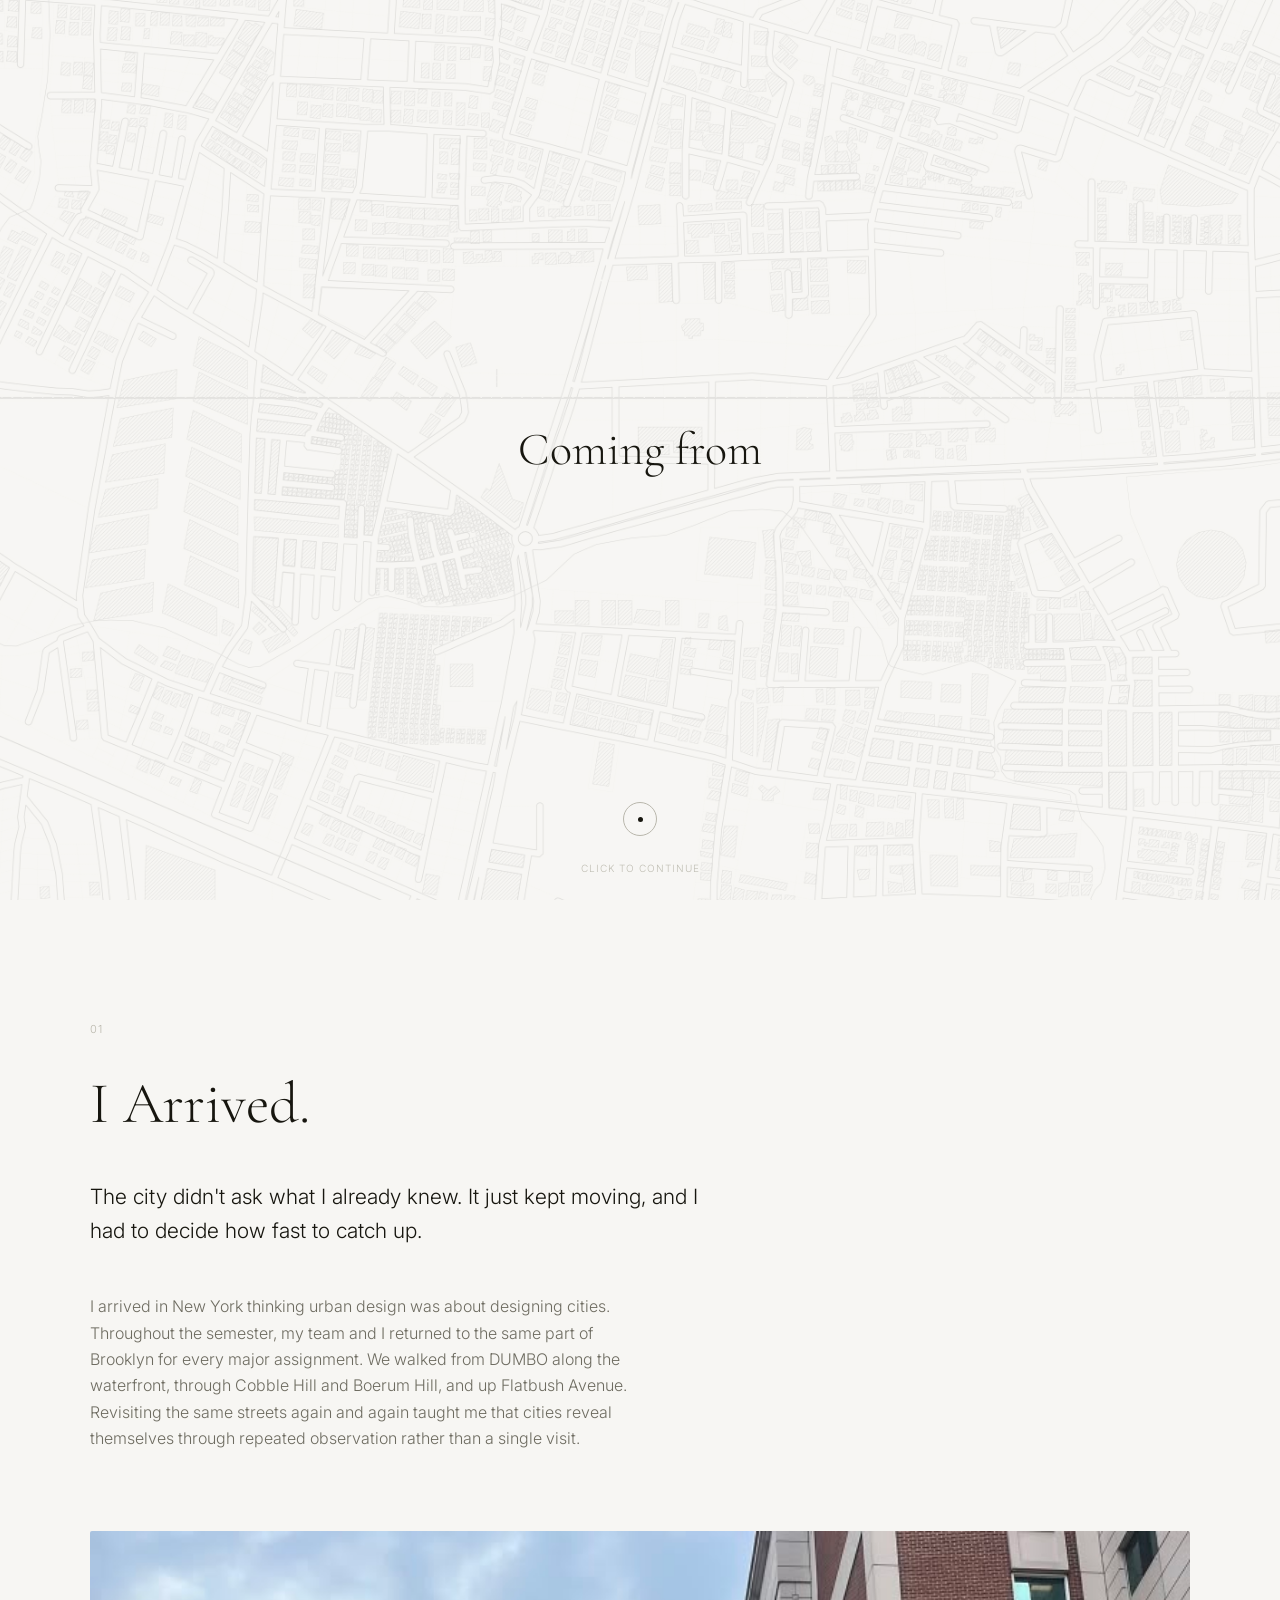
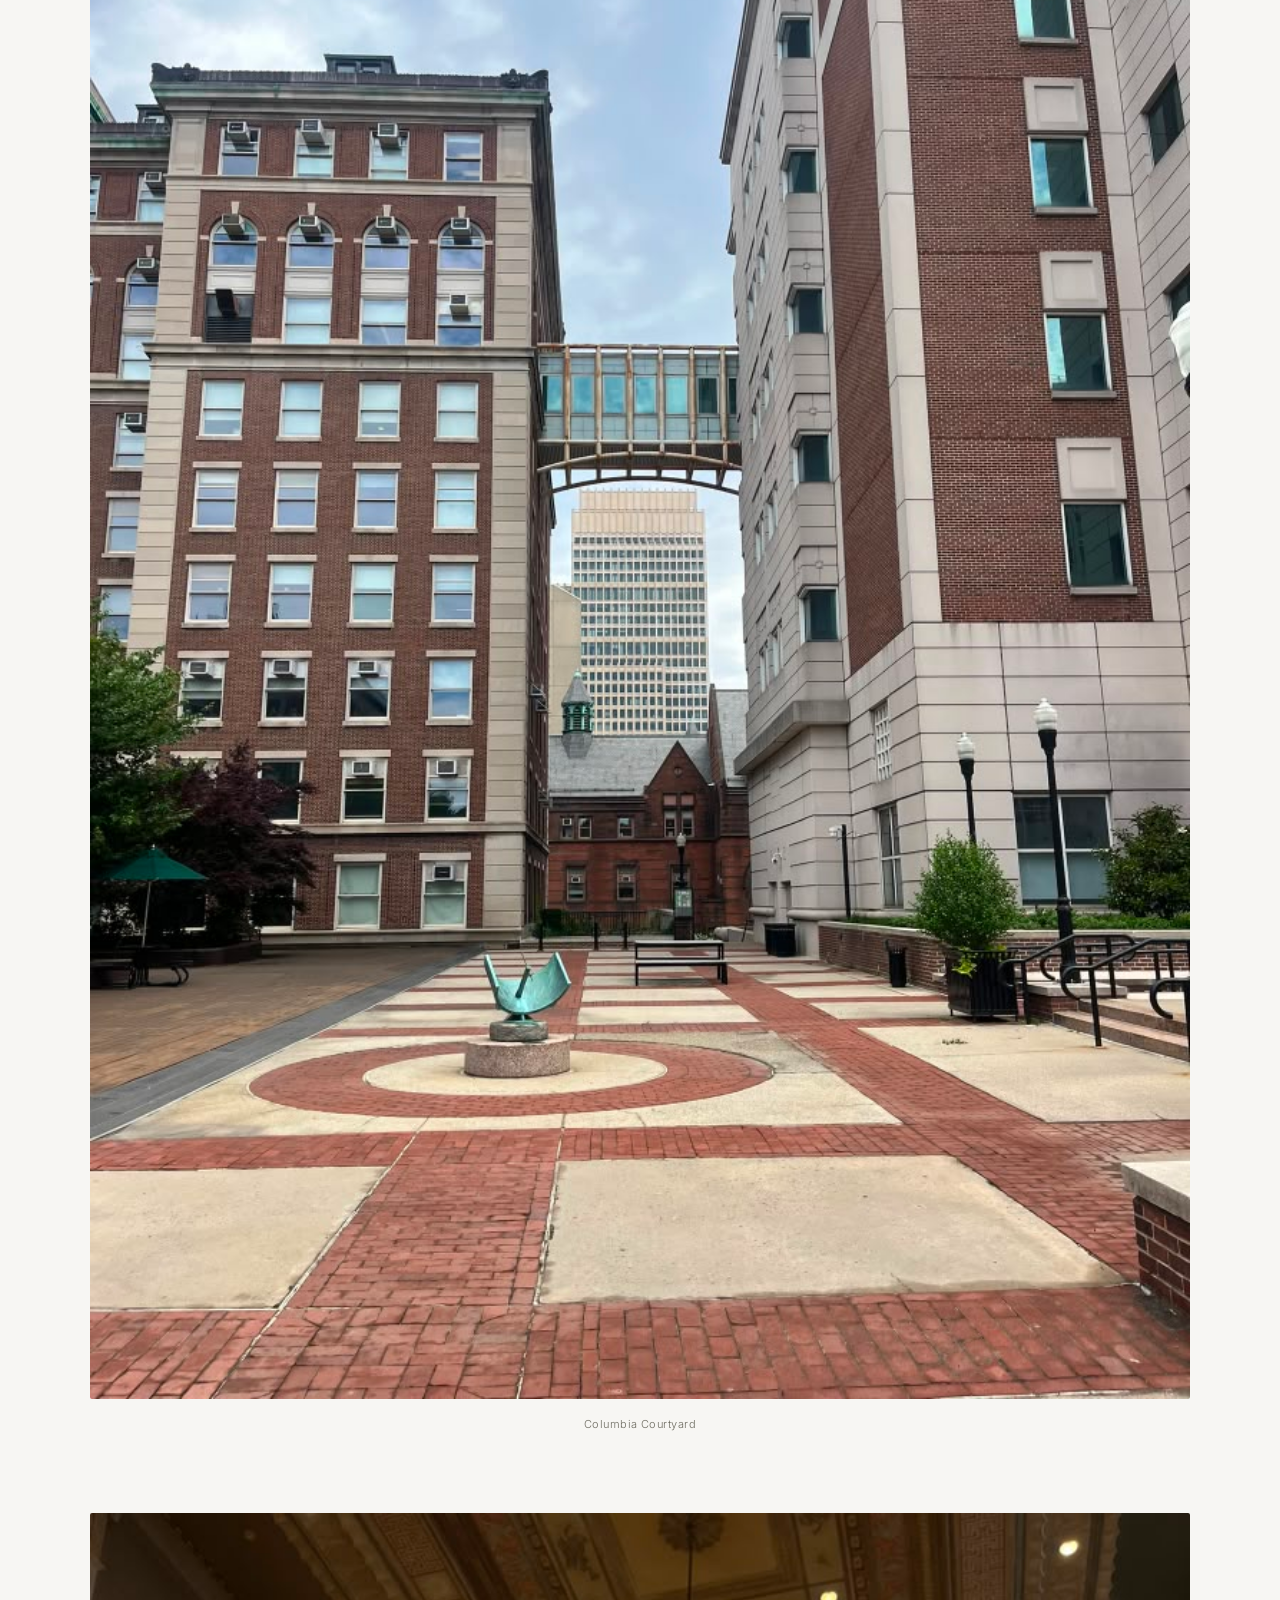
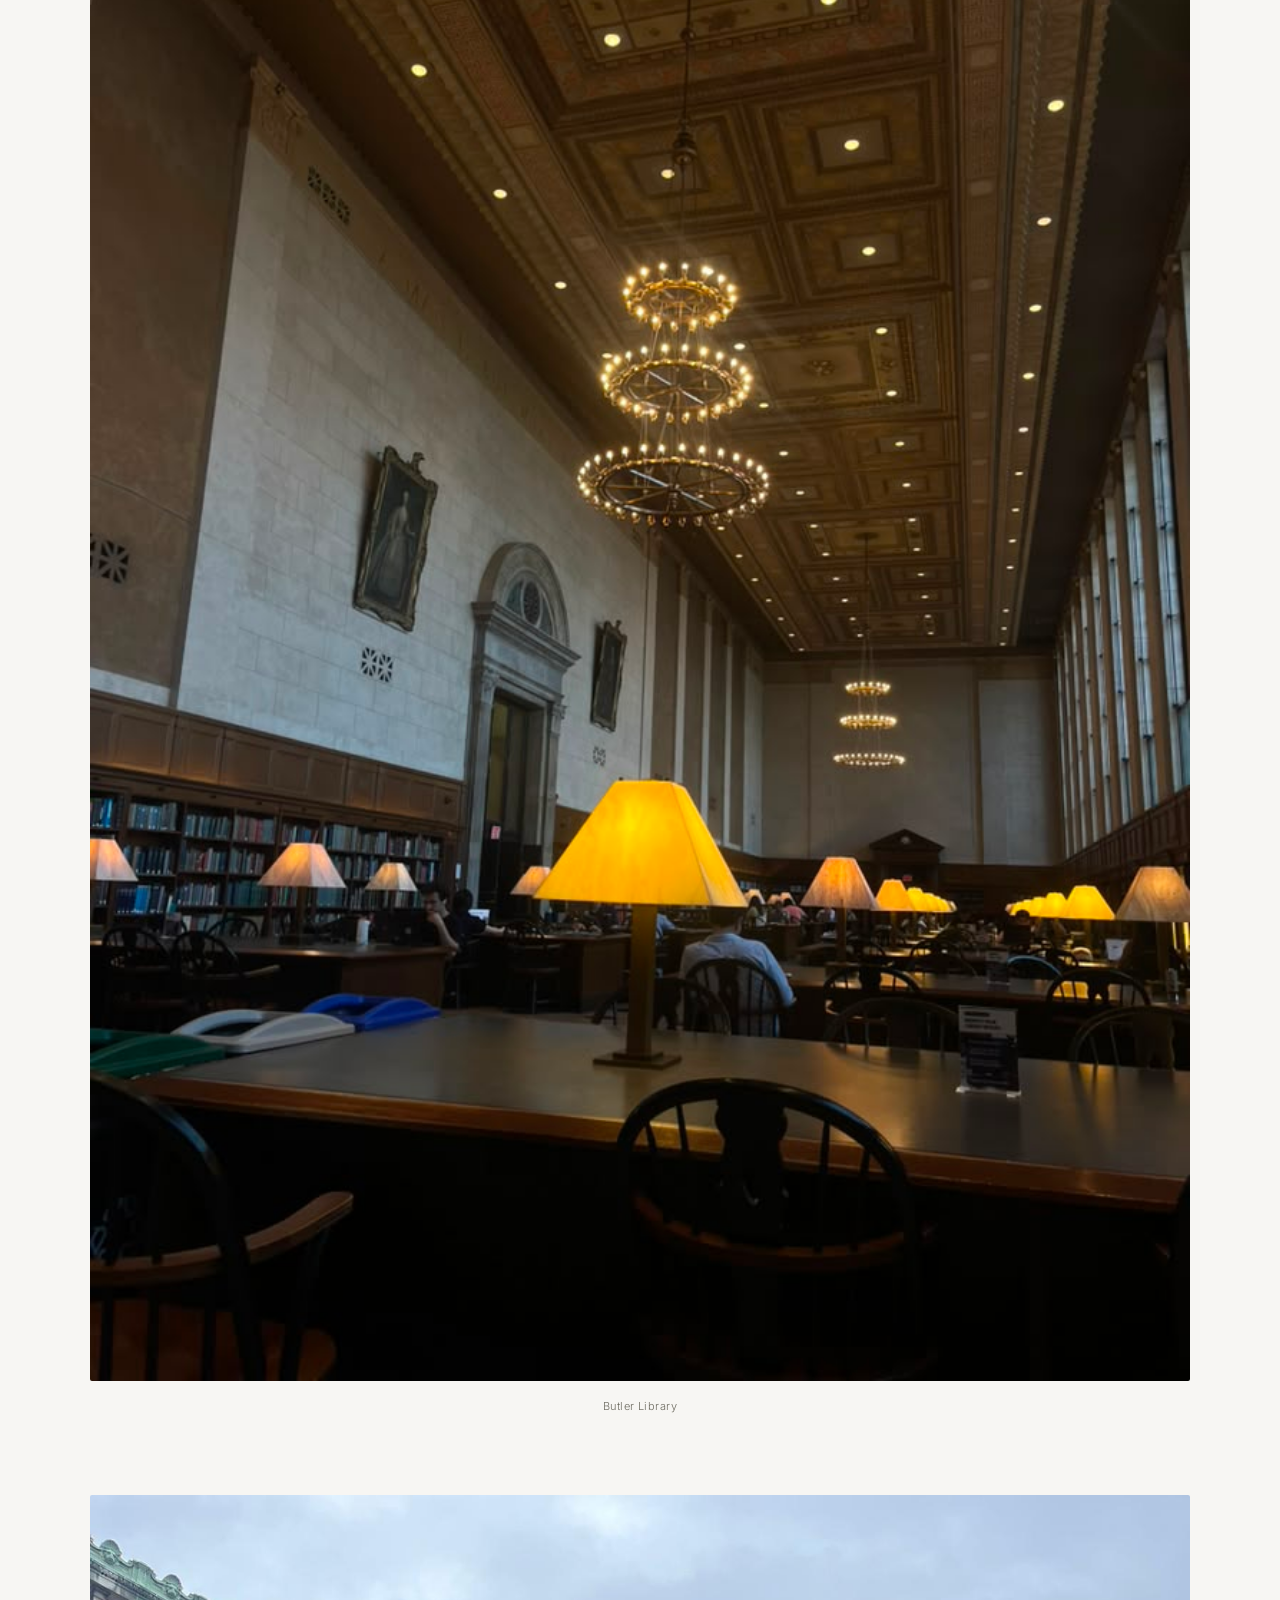
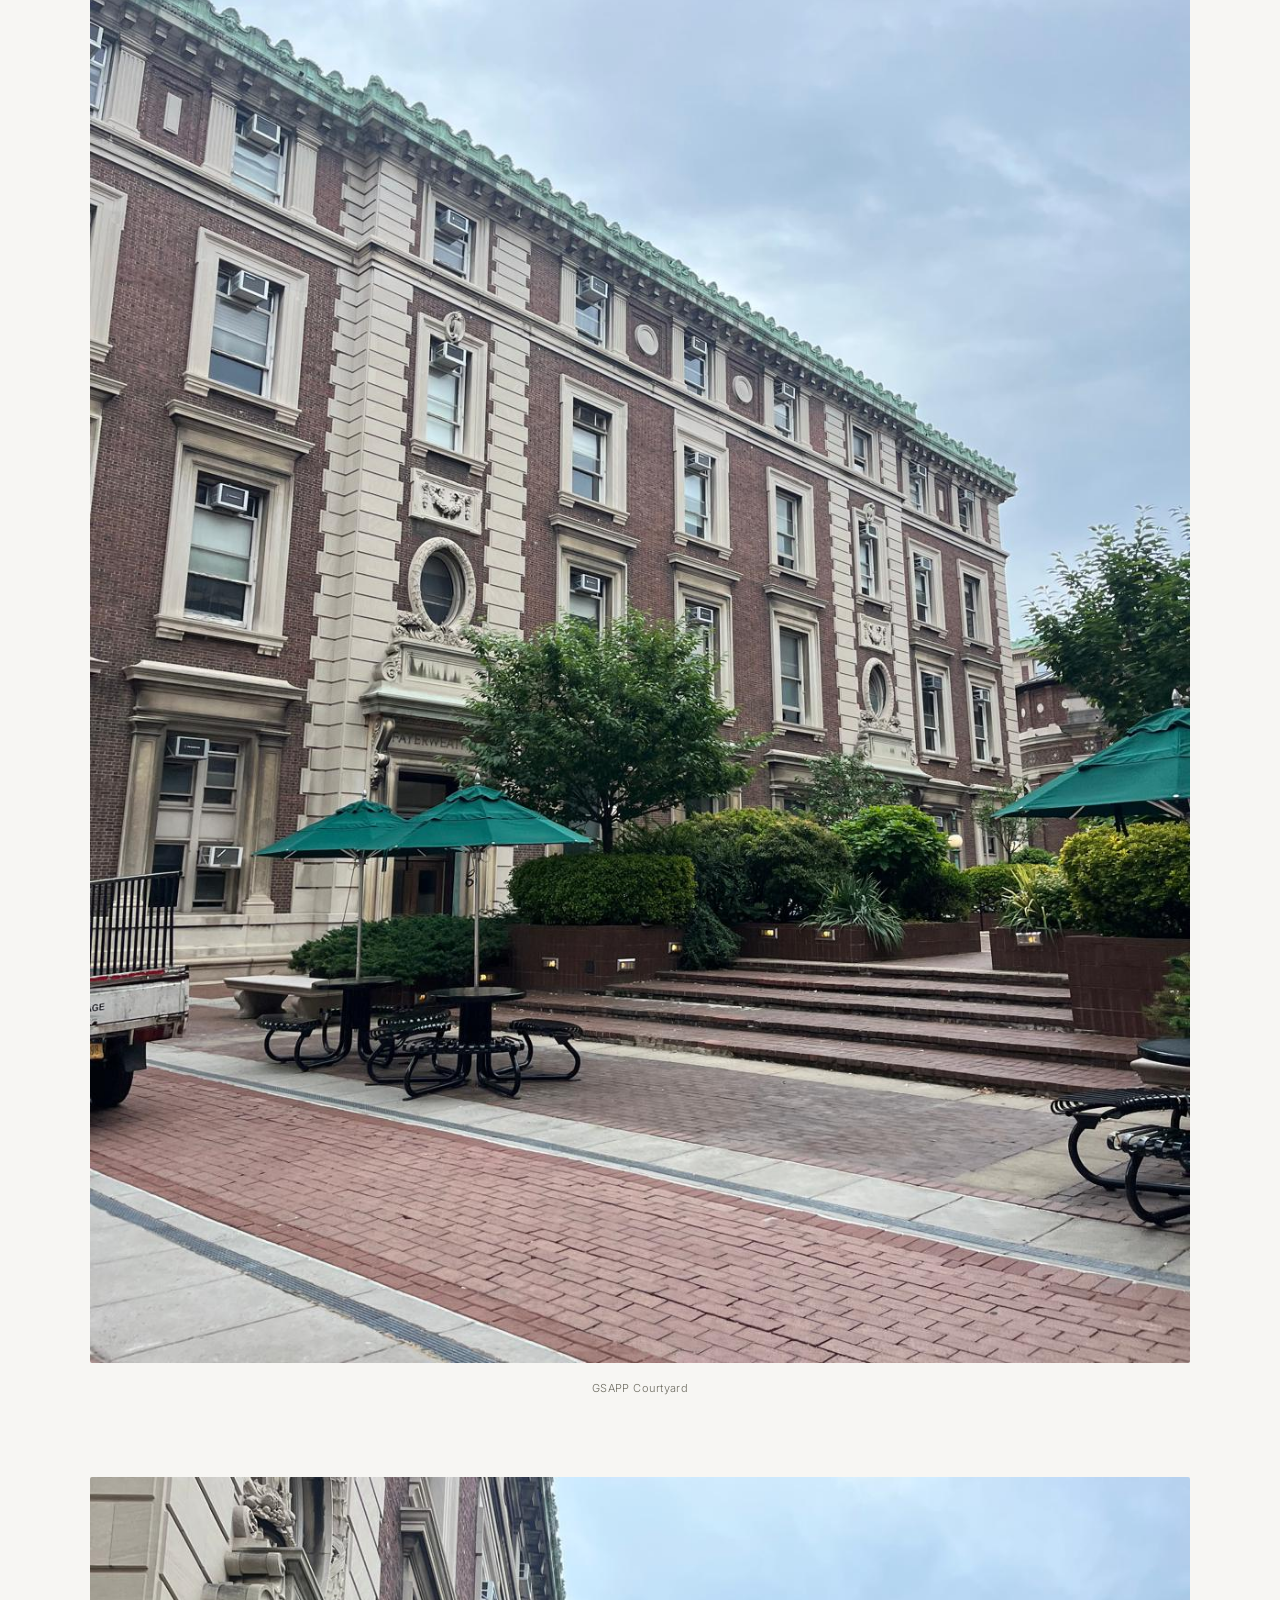
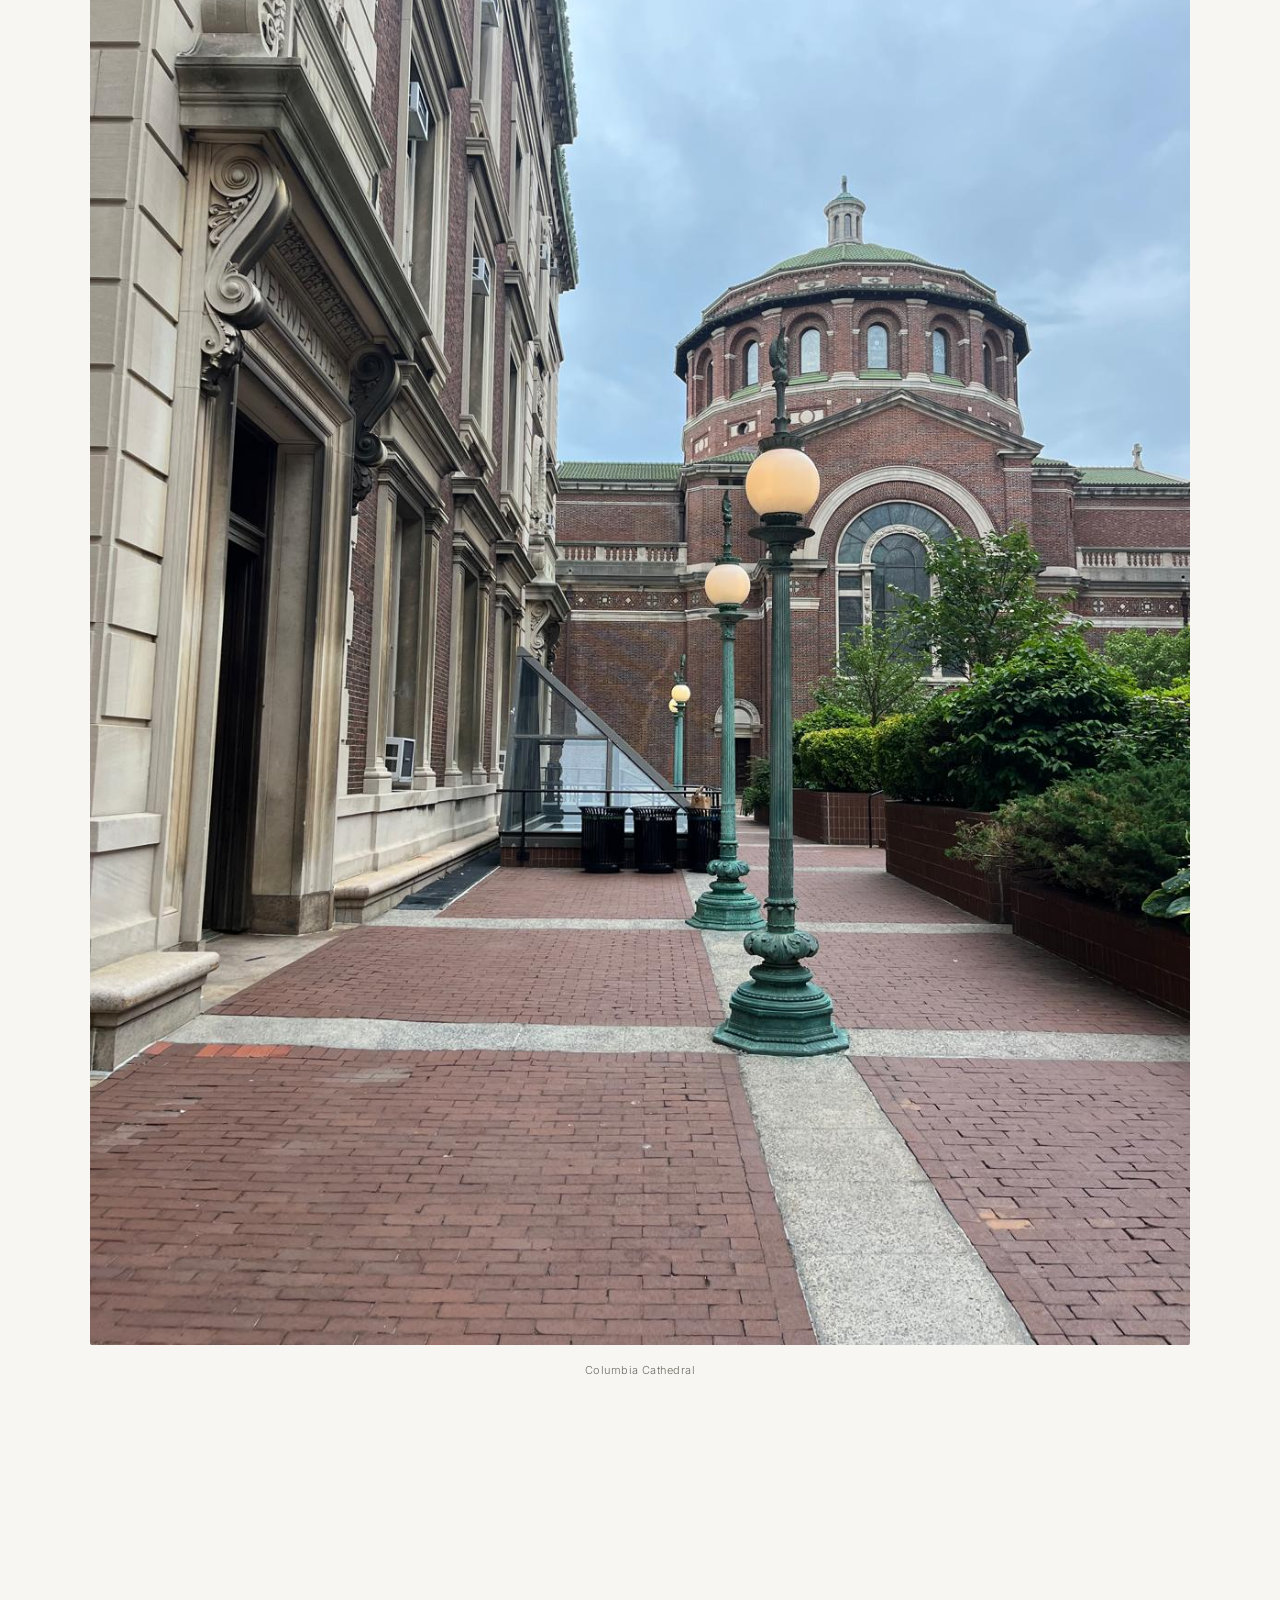
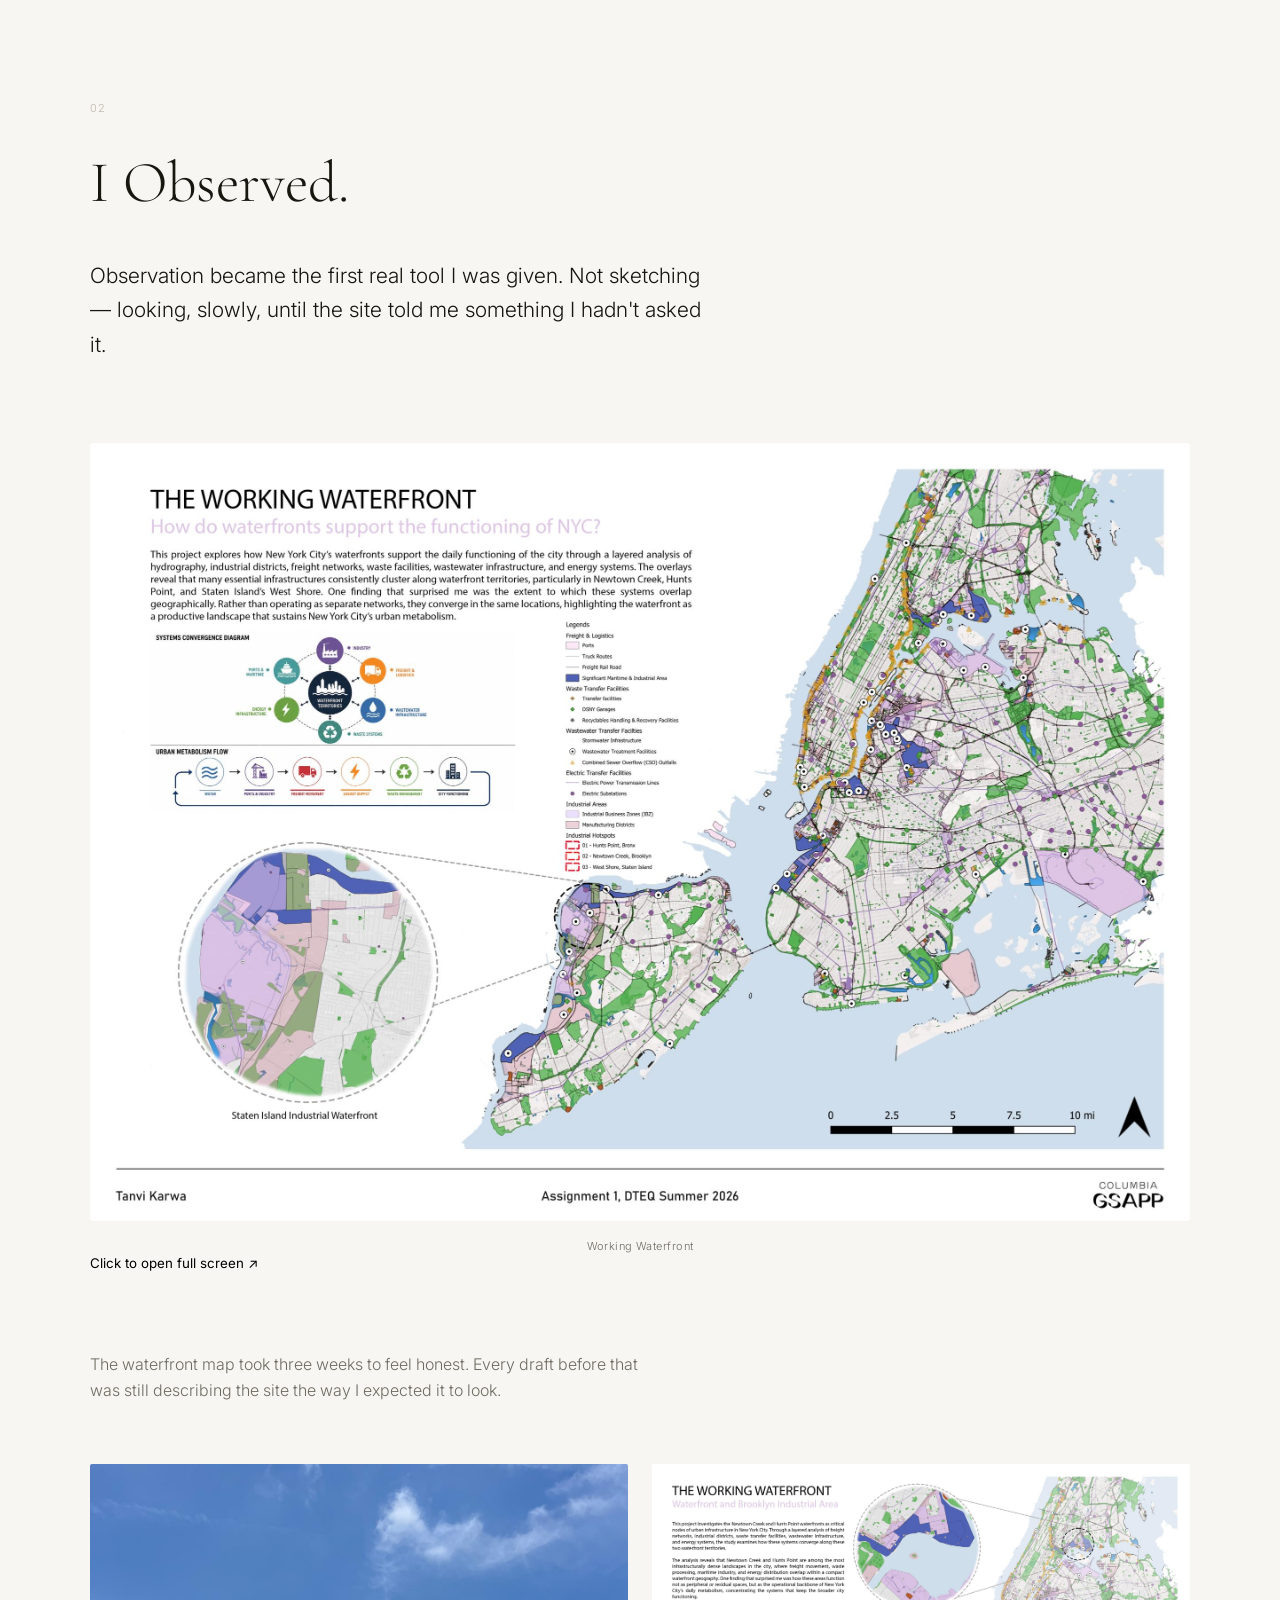
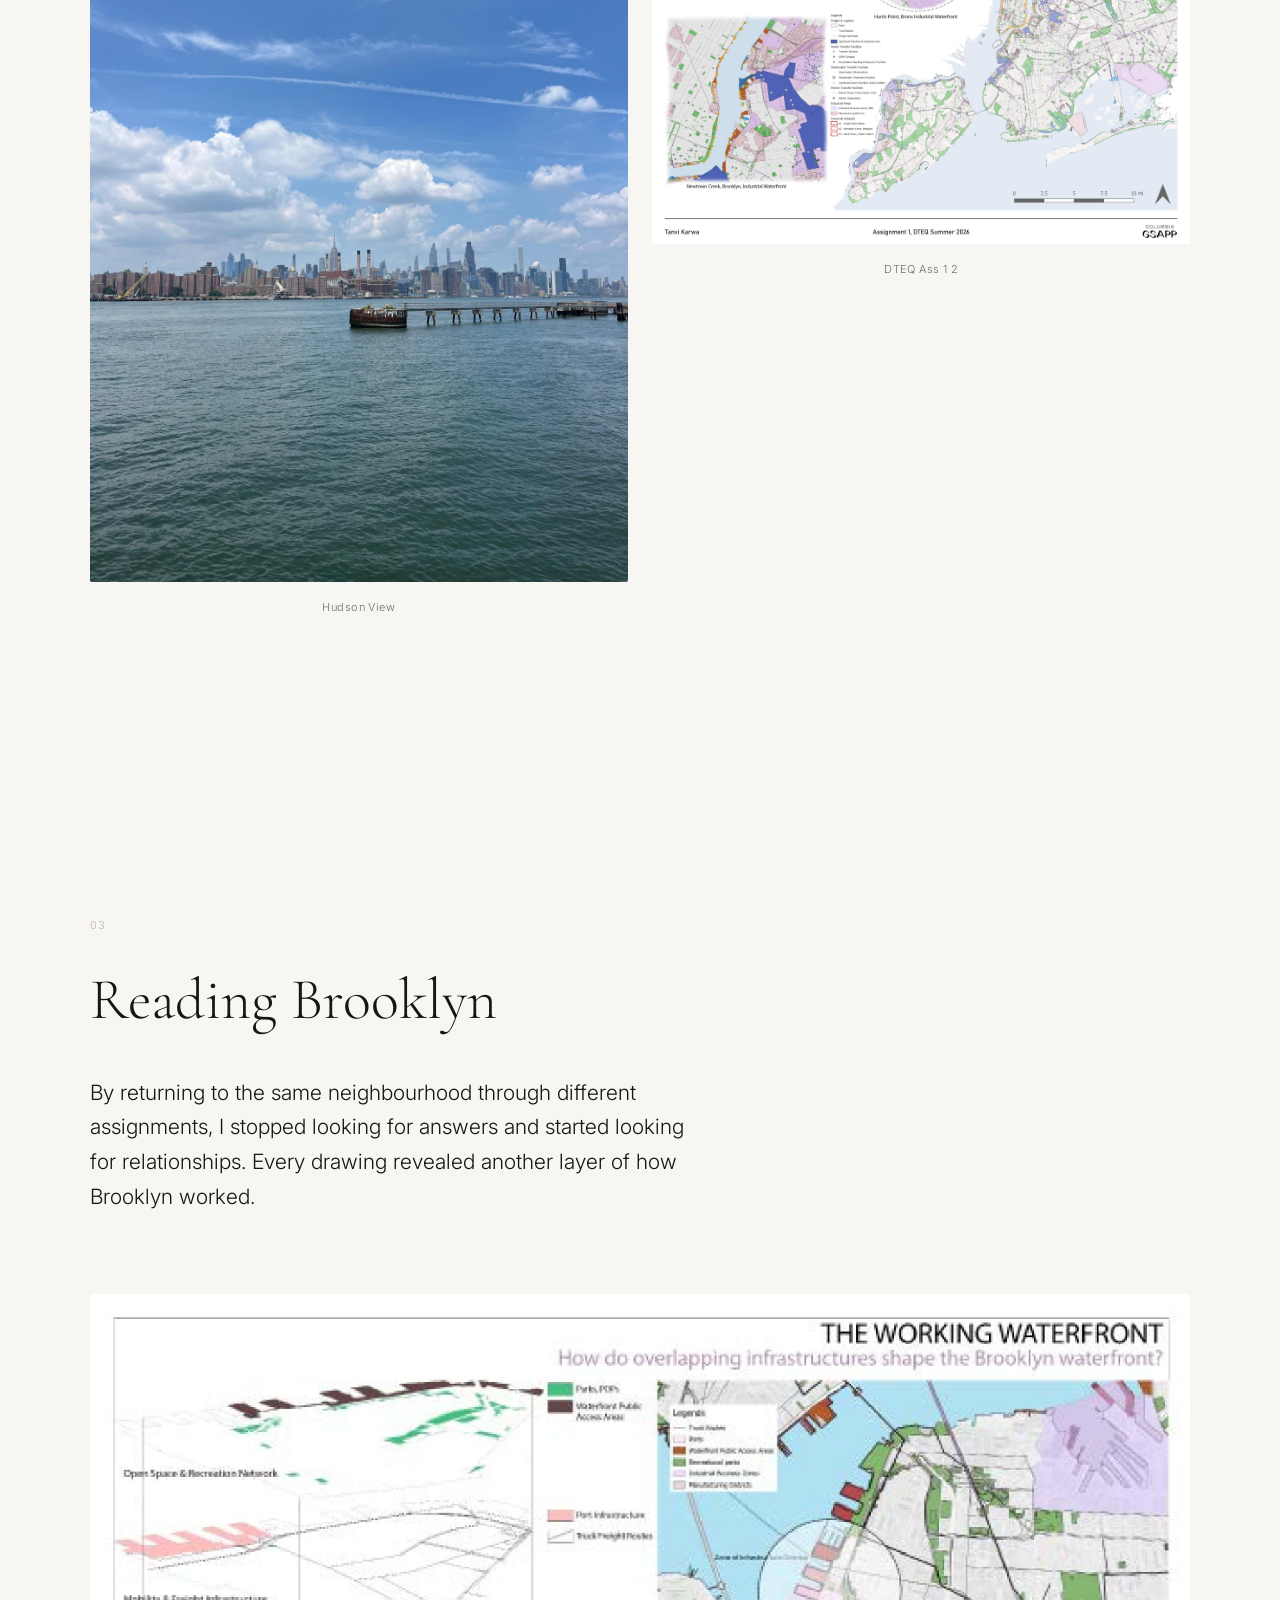
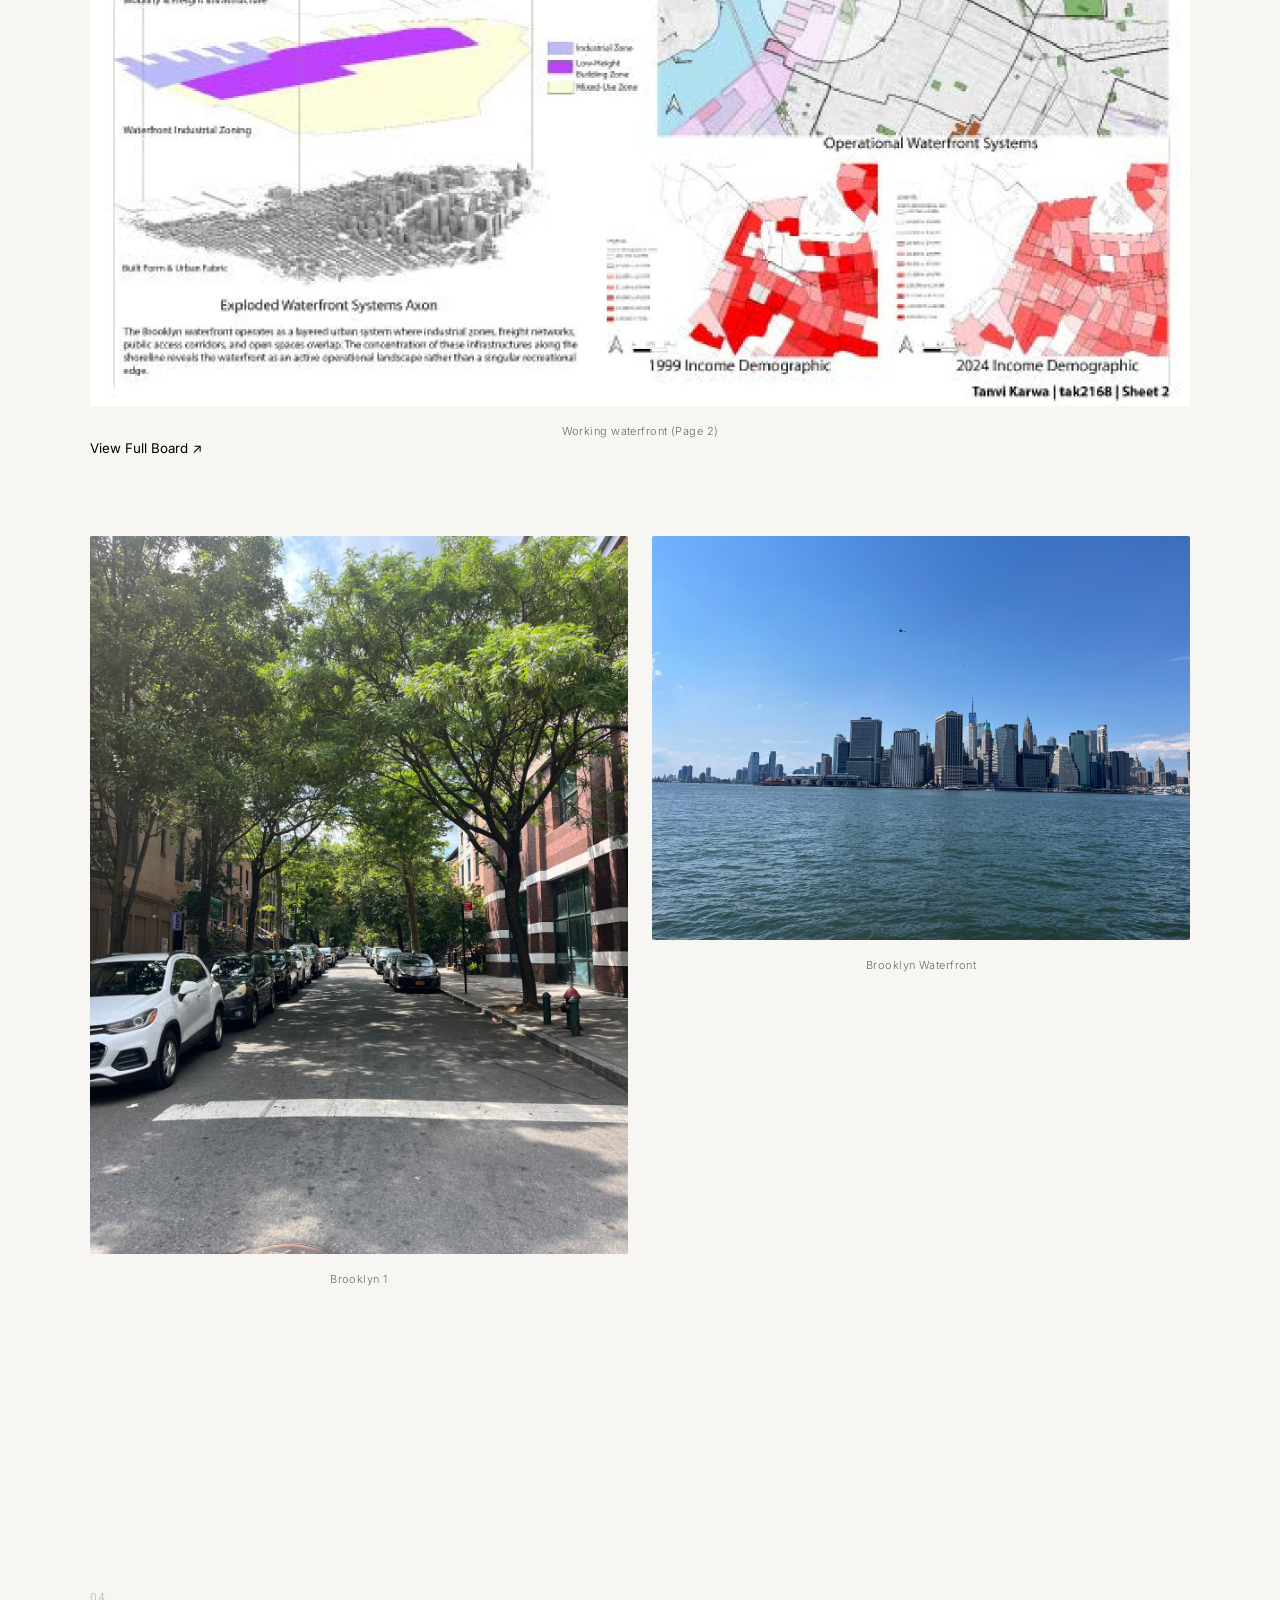
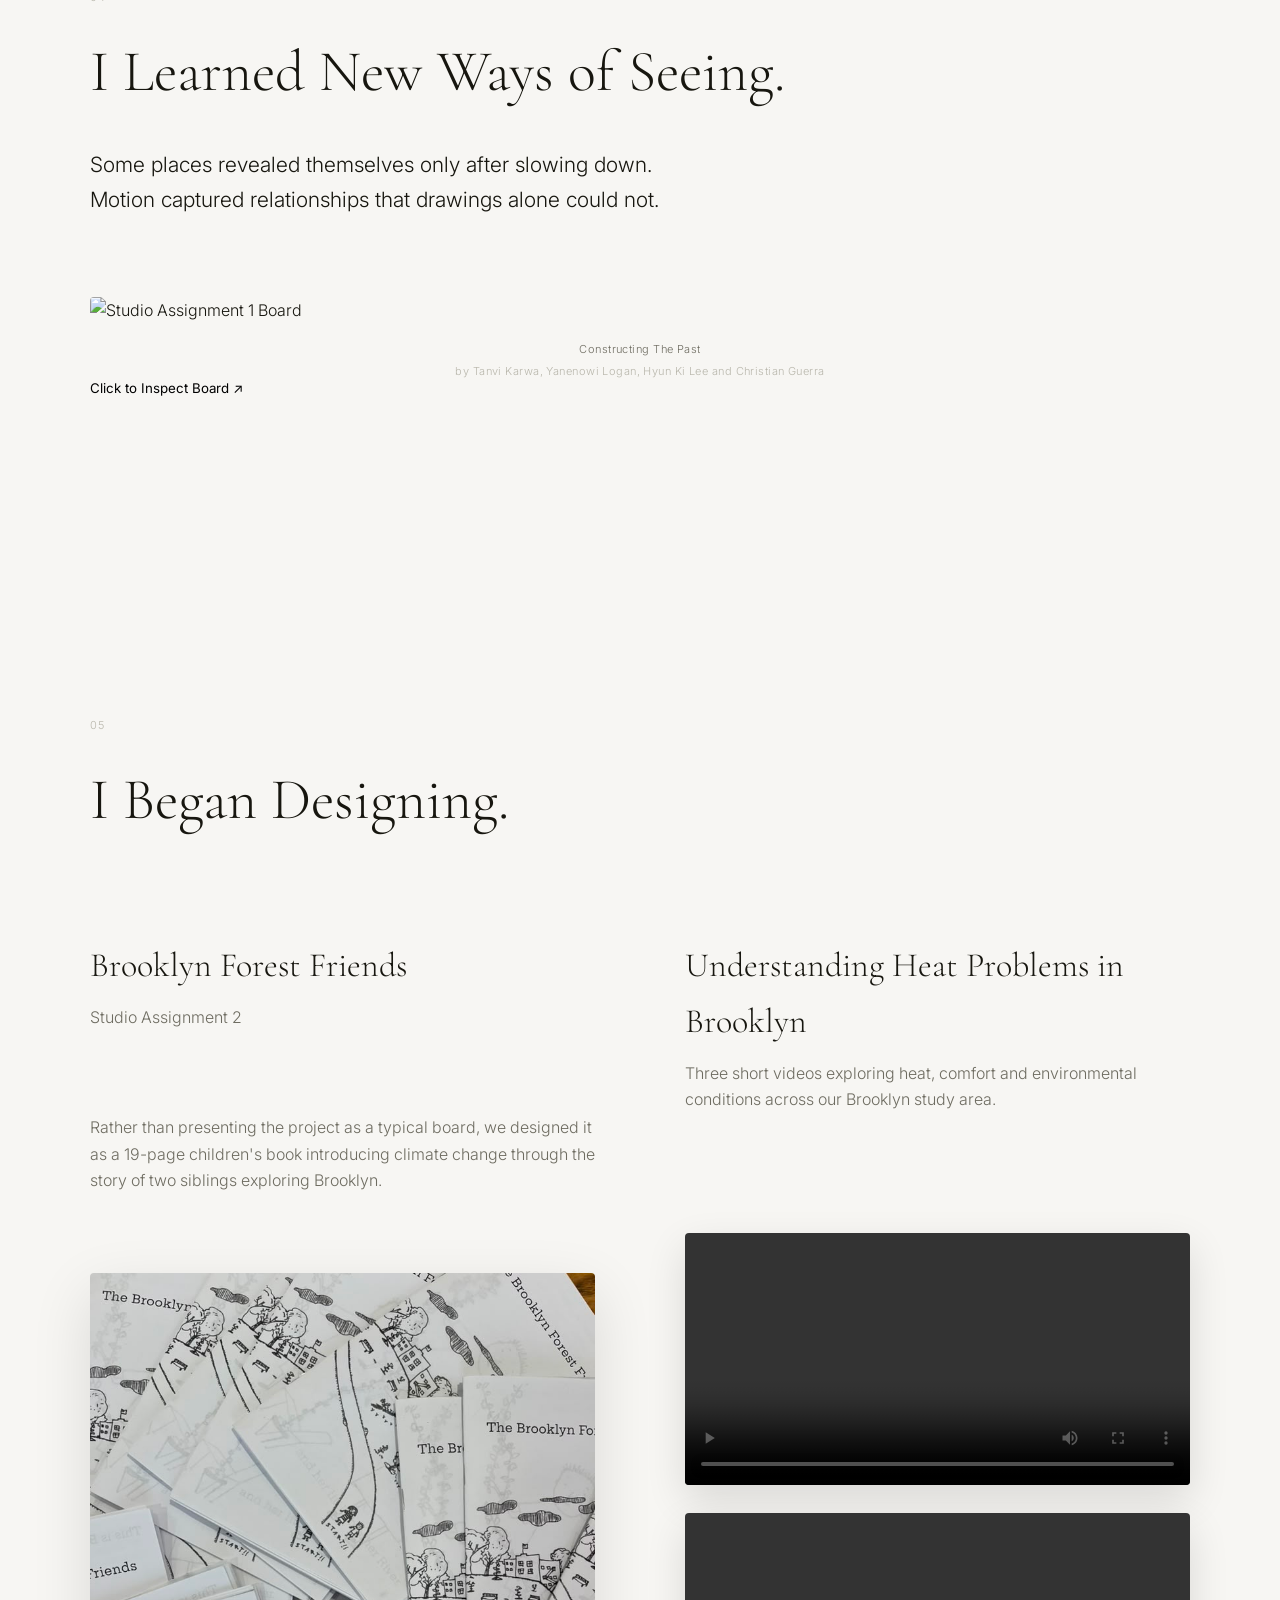
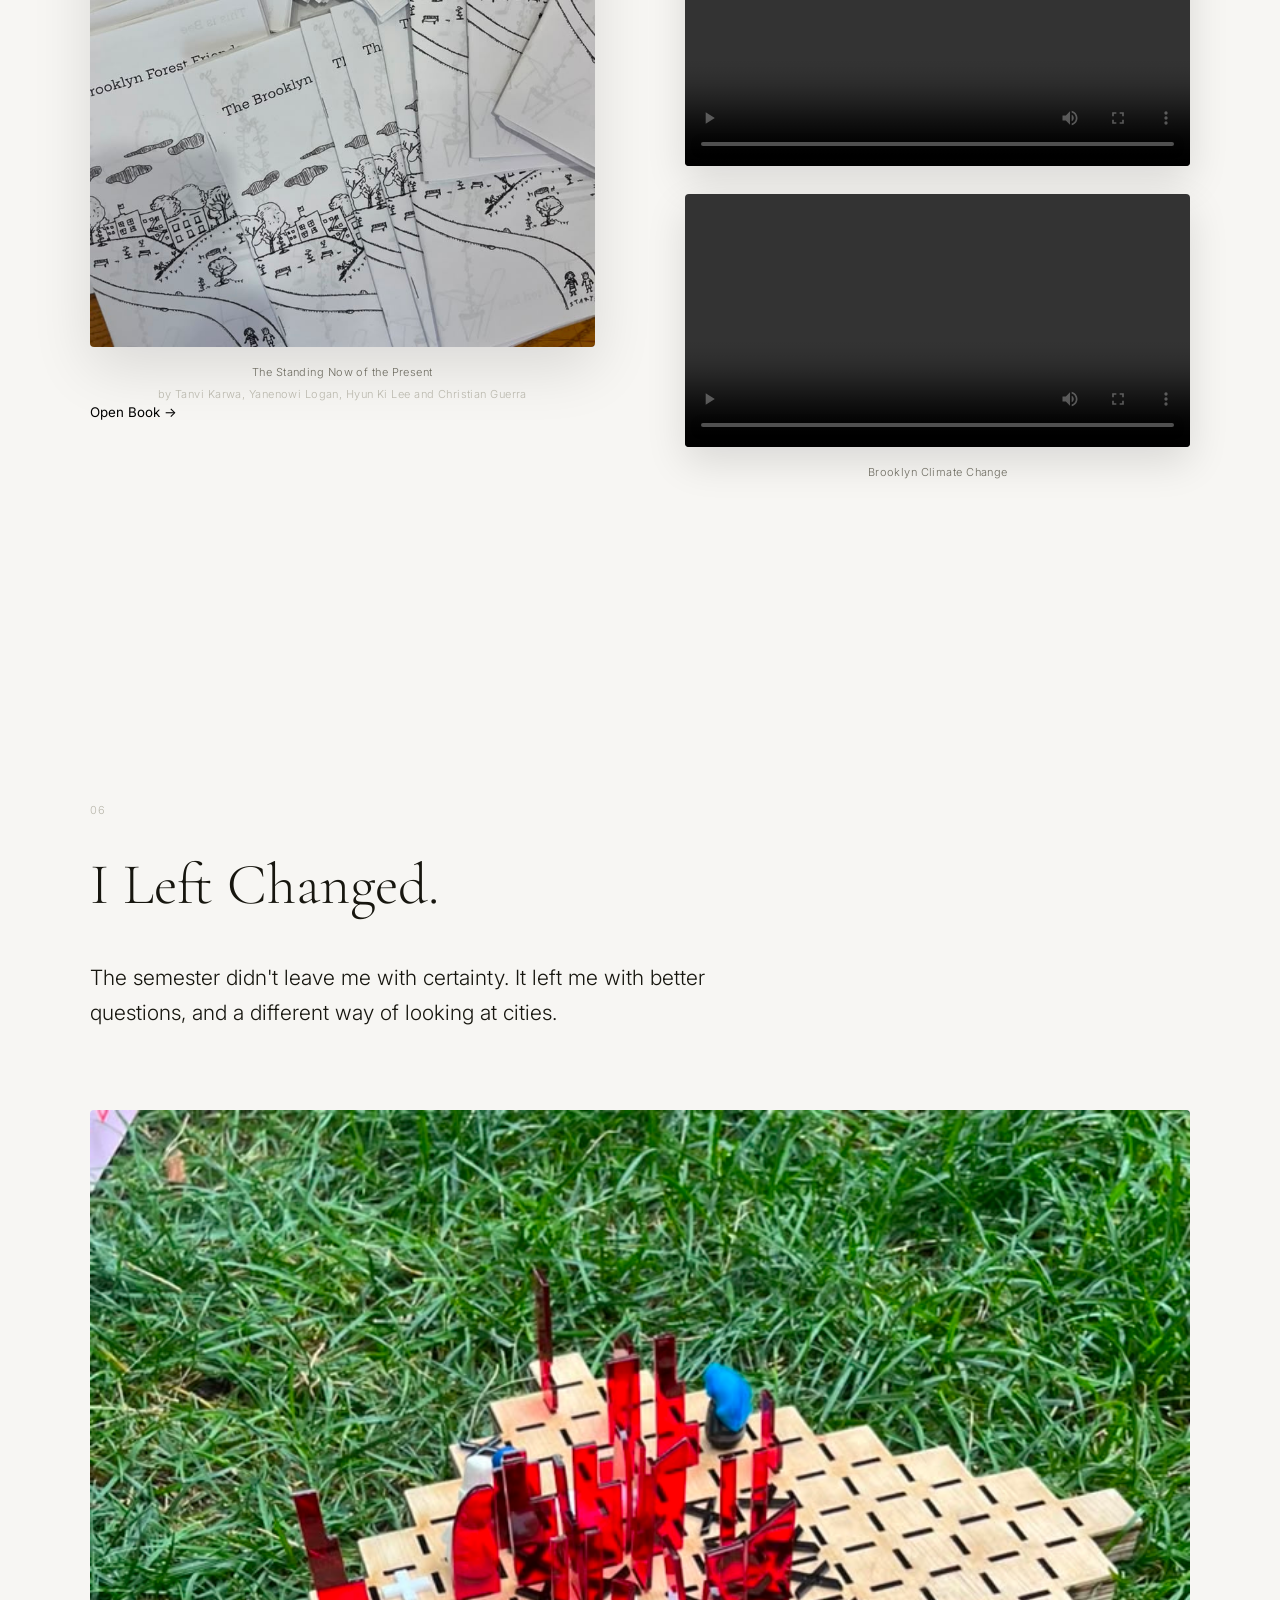
==== commit 7425c731: "Update figcaptions and button text in index.html" ====
--- a/index.html
+++ b/index.html
@@ -126,7 +126,7 @@
             </figure>
             <figure class="captioned-figure reveal">
                 <img src="1. ARRIVAL/columbia butler library.jpeg" class="full-image" alt="Butler Library">
-                <figcaption>Columbia Butler Library</figcaption>
+                <figcaption>Butler Library</figcaption>
             </figure>
             <figure class="captioned-figure reveal">
                 <img src="1. ARRIVAL/gsapp courtyard.jpeg" class="full-image" alt="GSAPP Courtyard">
@@ -147,11 +147,11 @@
             </p>
 
             <figure class="captioned-figure reveal">
+                <img src="2. OBSERVATIONS/dteq ass 1 1.jpg" class="board-image" alt="DTEQ Working Waterfront Board">
+                <figcaption>Working Waterfront</figcaption>
                 <button class="map-trigger js-open-board" data-src="2. OBSERVATIONS/dteq ass 1 1.jpg" aria-label="Open Full Screen Board">
-                    <img src="2. OBSERVATIONS/dteq ass 1 1.jpg" class="board-image" alt="DTEQ Working Waterfront Board">
-                    <span class="map-trigger-label">Click to open full screen ↗</span>
+                    Click to open full screen ↗
                 </button>
-                <figcaption>Working Waterfront</figcaption>
             </figure>
 
             <p class="chapter-body reveal">
@@ -179,11 +179,11 @@
             </p>
 
             <figure class="captioned-figure reveal">
+                <img src="3. QUESTIONS/dteq ass 2 2.jpg" class="board-image" alt="Brooklyn Board">
+                <figcaption>Working waterfront (Page 2)</figcaption>
                 <button class="map-trigger js-open-board" data-src="3. QUESTIONS/dteq ass 2 2.jpg" aria-label="View Full Board">
-                    <img src="3. QUESTIONS/dteq ass 2 2.jpg" class="board-image" alt="Brooklyn Board">
-                    <span class="map-trigger-label">View Full Board ↗</span>
+                    View Full Board ↗
                 </button>
-                <figcaption>Working waterfront (Page 2)</figcaption>
             </figure>
 
             <div class="chapter-gallery reveal">
@@ -207,11 +207,11 @@
             </p>
 
             <figure class="captioned-figure reveal">
+                <img src="4. NEW WAYS/studio ass 1.jpg" class="board-image" alt="Studio Assignment 1 Board">
+                <figcaption>Constructing The Past<span class="fig-author">by Tanvi Karwa, Yanenowi Logan, Hyun Ki Lee and Christian Guerra</span></figcaption>
                 <button class="map-trigger js-open-board" data-src="4. NEW WAYS/studio ass 1.jpg" aria-label="Inspect Board">
-                    <img src="4. NEW WAYS/studio ass 1.jpg" class="board-image" alt="Studio Assignment 1 Board">
-                    <span class="map-trigger-label">Click to Inspect Board ↗</span>
+                    Click to Inspect Board ↗
                 </button>
-                <figcaption>Constructing The Past<span class="fig-author">by Tanvi Karwa, Yanenowi Logan, Hyun Ki Lee and Christian Guerra</span></figcaption>
             </figure>
         </section>
 
@@ -228,11 +228,11 @@
                         Rather than presenting the project as a typical board, we designed it as a 19-page children's book introducing climate change through the story of two siblings exploring Brooklyn.
                     </p>
                     <figure class="captioned-figure">
+                        <img src="5. DESIGN/studio ass 2 collection.jpeg" class="book-cover" alt="Brooklyn Forest Friends Cover">
+                        <figcaption>The Standing Now of the Present<span class="fig-author">by Tanvi Karwa, Yanenowi Logan, Hyun Ki Lee and Christian Guerra</span></figcaption>
                         <button class="book-trigger js-open-book" aria-label="Open Book">
-                            <img src="5. DESIGN/studio ass 2 collection.jpeg" class="book-cover" alt="Brooklyn Forest Friends Cover">
-                            <span class="open-book-btn">Open Book &rarr;</span>
+                            Open Book &rarr;
                         </button>
-                        <figcaption>The Standing Now of the Present<span class="fig-author">by Tanvi Karwa, Yanenowi Logan, Hyun Ki Lee and Christian Guerra</span></figcaption>
                     </figure>
                 </div>
 
@@ -268,11 +268,11 @@
             </p>
 
             <figure class="captioned-figure reveal">
+                <img src="6. CHANGES/studio ass 3 1.jpeg" class="board-image" alt="Final Exhibition Board">
+                <figcaption>Plural Futures<span class="fig-author">by Tanvi Karwa, Yanenowi Logan, Hyun Ki Lee and Christian Guerra</span></figcaption>
                 <button class="map-trigger js-open-board" data-src="6. CHANGES/studio ass 3 1.jpeg" aria-label="Inspect Board">
-                    <img src="6. CHANGES/studio ass 3 1.jpeg" class="board-image" alt="Final Exhibition Board">
-                    <span class="map-trigger-label">Click to inspect board ↗</span>
+                    Click to inspect board ↗
                 </button>
-                <figcaption>Plural Futures<span class="fig-author">by Tanvi Karwa, Yanenowi Logan, Hyun Ki Lee and Christian Guerra</span></figcaption>
             </figure>
 
             <figure class="captioned-figure reveal">
@@ -361,11 +361,9 @@
         <button class="modal-close js-close-modal" aria-label="Close Book">&times;</button>
         <div class="modal-content" style="position: relative; width: 100%; max-width: 1300px;">
             
-            <!-- NEW: Previous Button -->
             <button class="book-nav prev-page" id="prevPageBtn" aria-label="Previous Page">← Prev</button>
 
             <div id="flipbook" class="flipbook-container">
-                <!-- Cover image removed! Starting straight from page 1 -->
                 <div class="page"><img src="5. DESIGN/studio ass 2 1.jpg" alt=""></div>
                 <div class="page"><img src="5. DESIGN/studio ass 2 2.jpg" alt=""></div>
                 <div class="page"><img src="5. DESIGN/studio ass 2 3.jpg" alt=""></div>
@@ -387,19 +385,14 @@
                 <div class="page"><img src="5. DESIGN/studio ass 2 19.jpg" alt=""></div>
             </div>
 
-            <!-- NEW: Next Button -->
             <button class="book-nav next-page" id="nextPageBtn" aria-label="Next Page">Next →</button>
             
         </div>
     </div>
 
-    <!-- 1. Load an older jQuery (Turn.js plays nicely with 2.2.4) -->
+    <!-- Scripts -->
     <script src="https://cdnjs.cloudflare.com/ajax/libs/jquery/2.2.4/jquery.min.js"></script>
-
-    <!-- 2. Load Turn.js from the stable Cloudflare CDN -->
     <script src="https://cdnjs.cloudflare.com/ajax/libs/turn.js/3/turn.min.js"></script>
-
-    <!-- 3. Your custom script -->
     <script src="script.js"></script>
 </body>
 </html>
